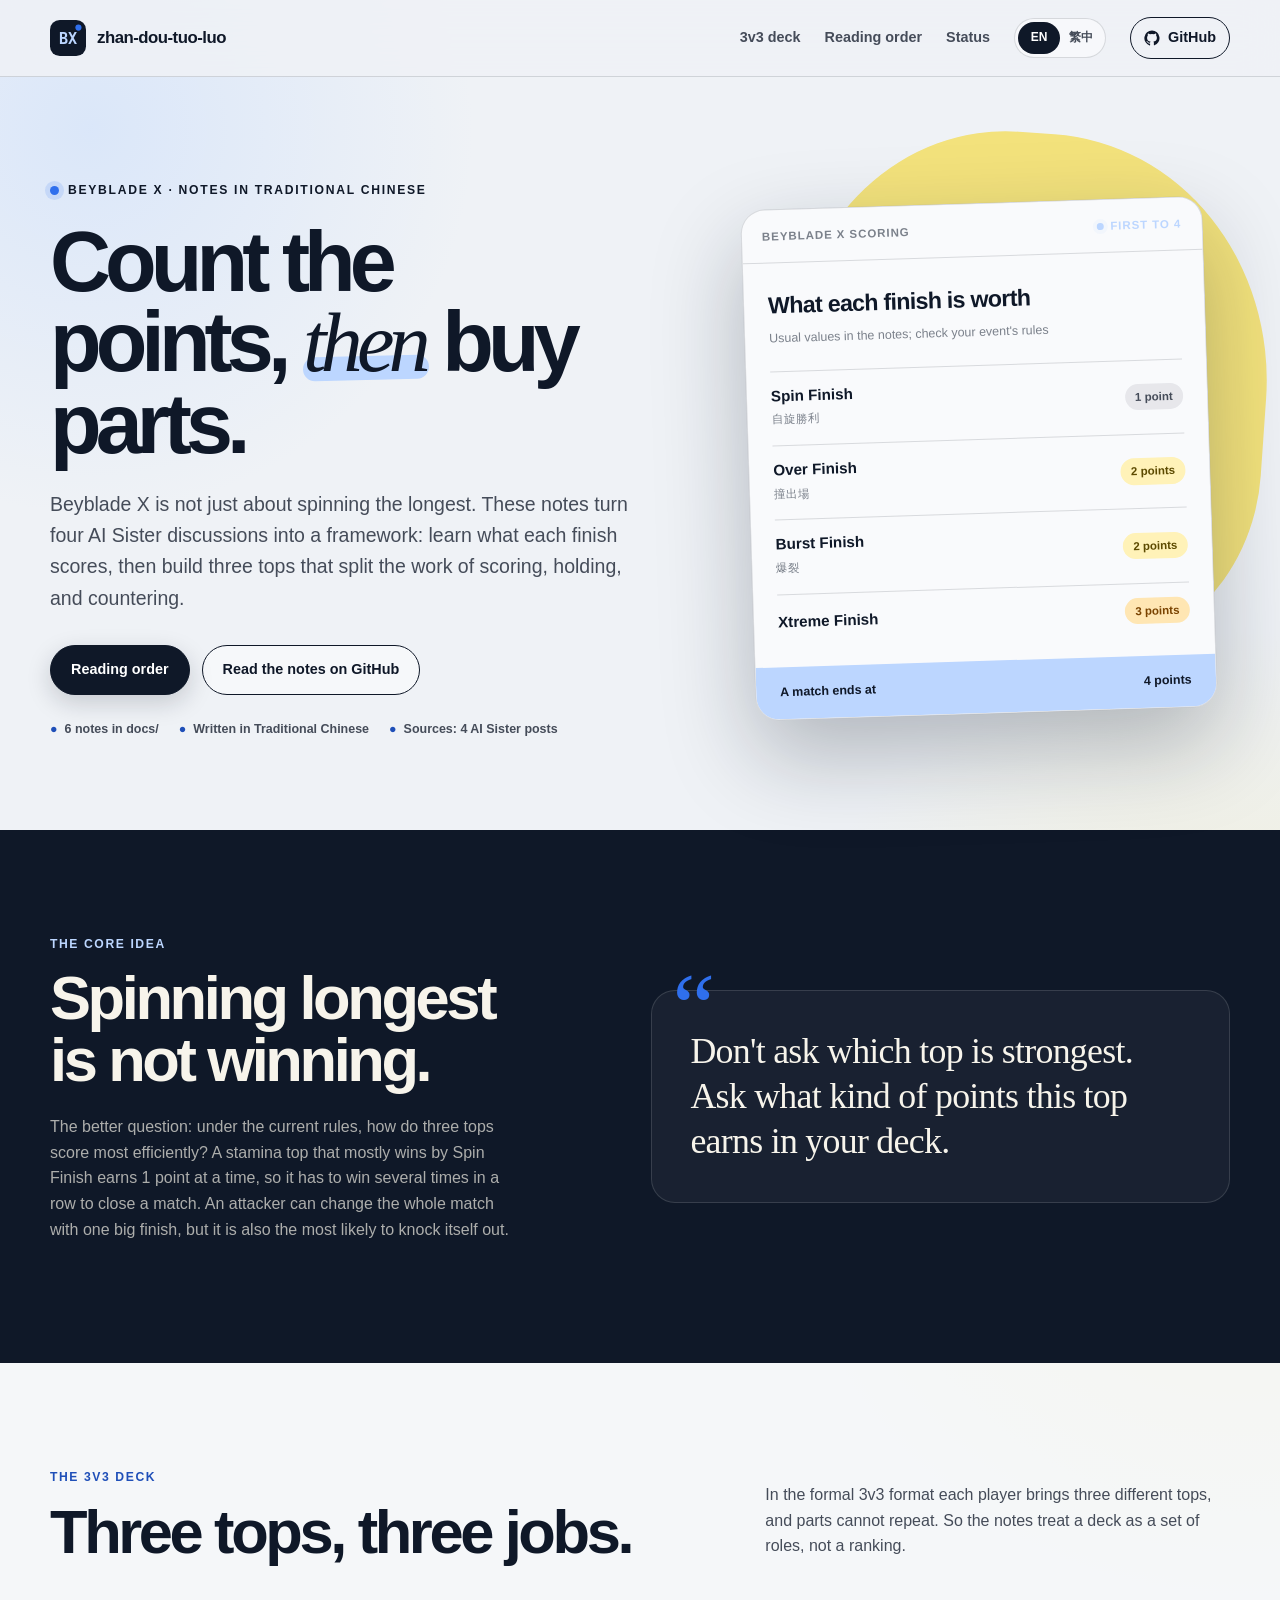
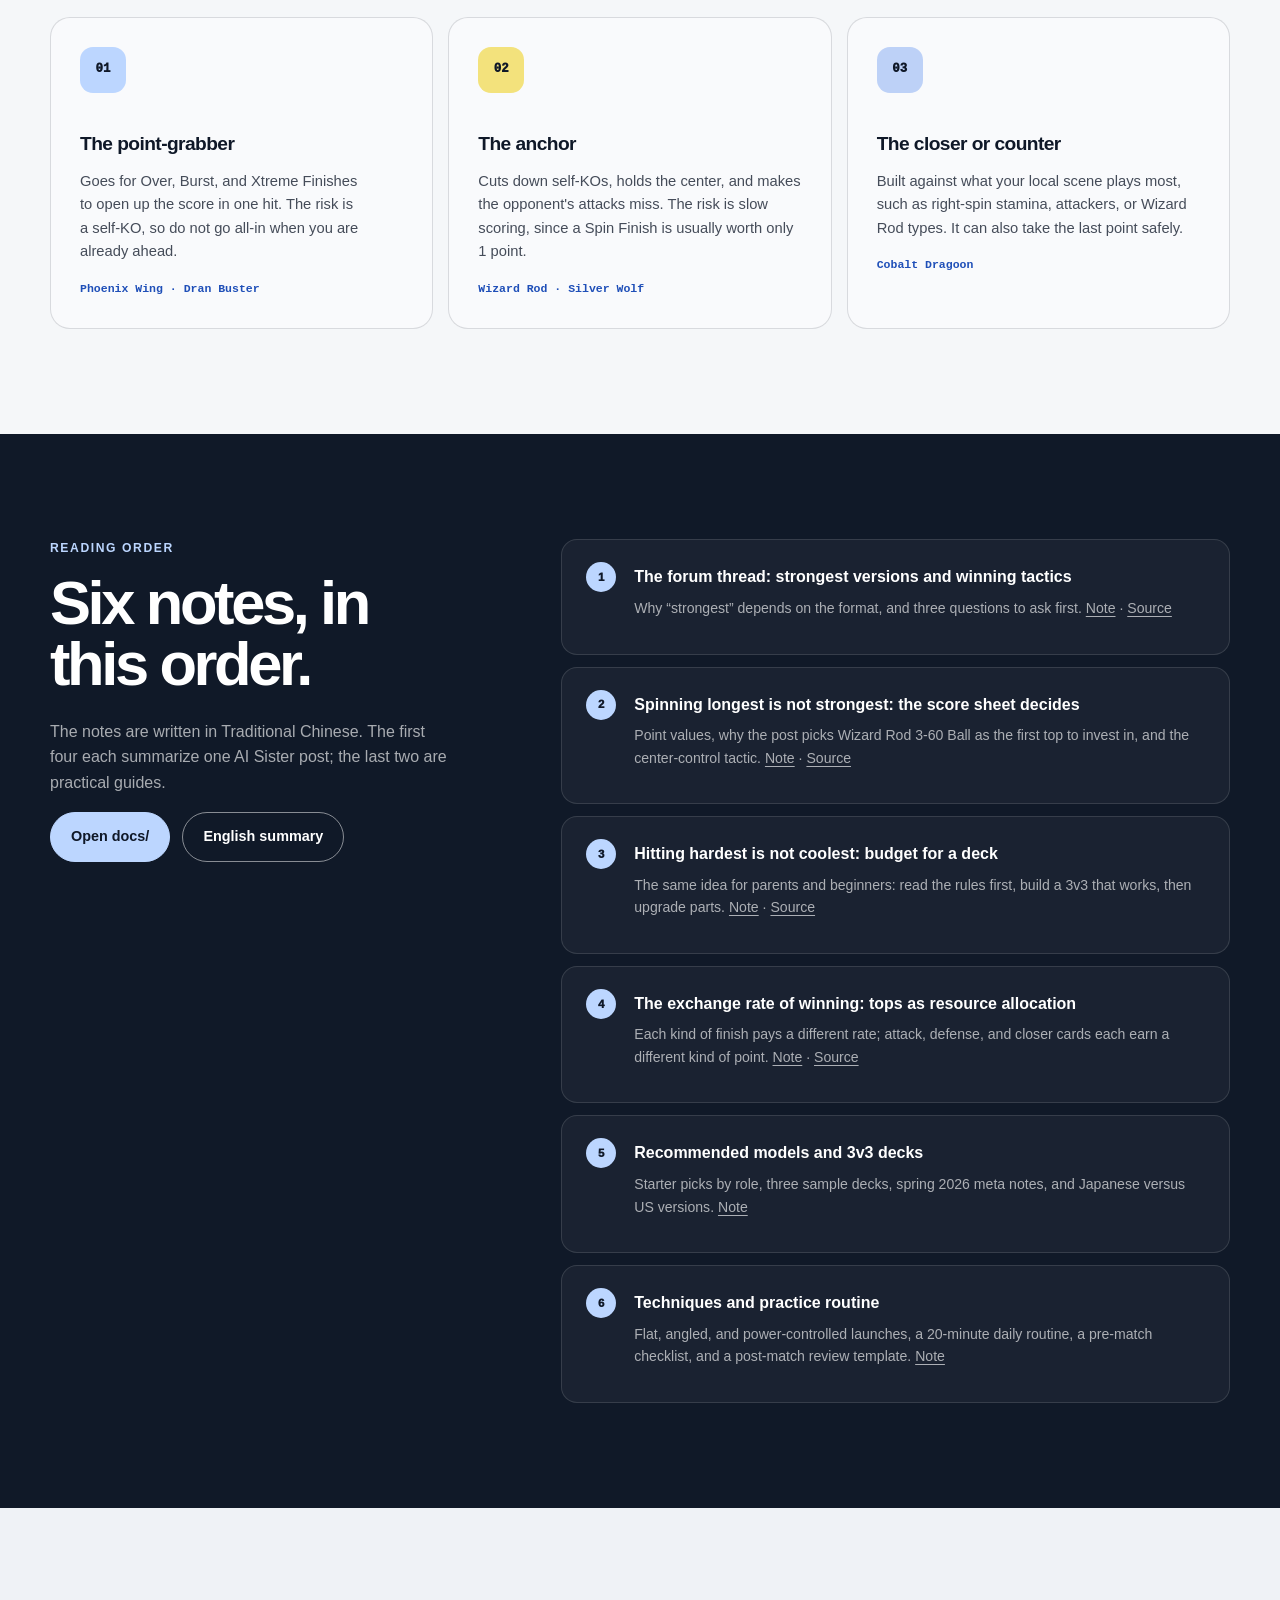
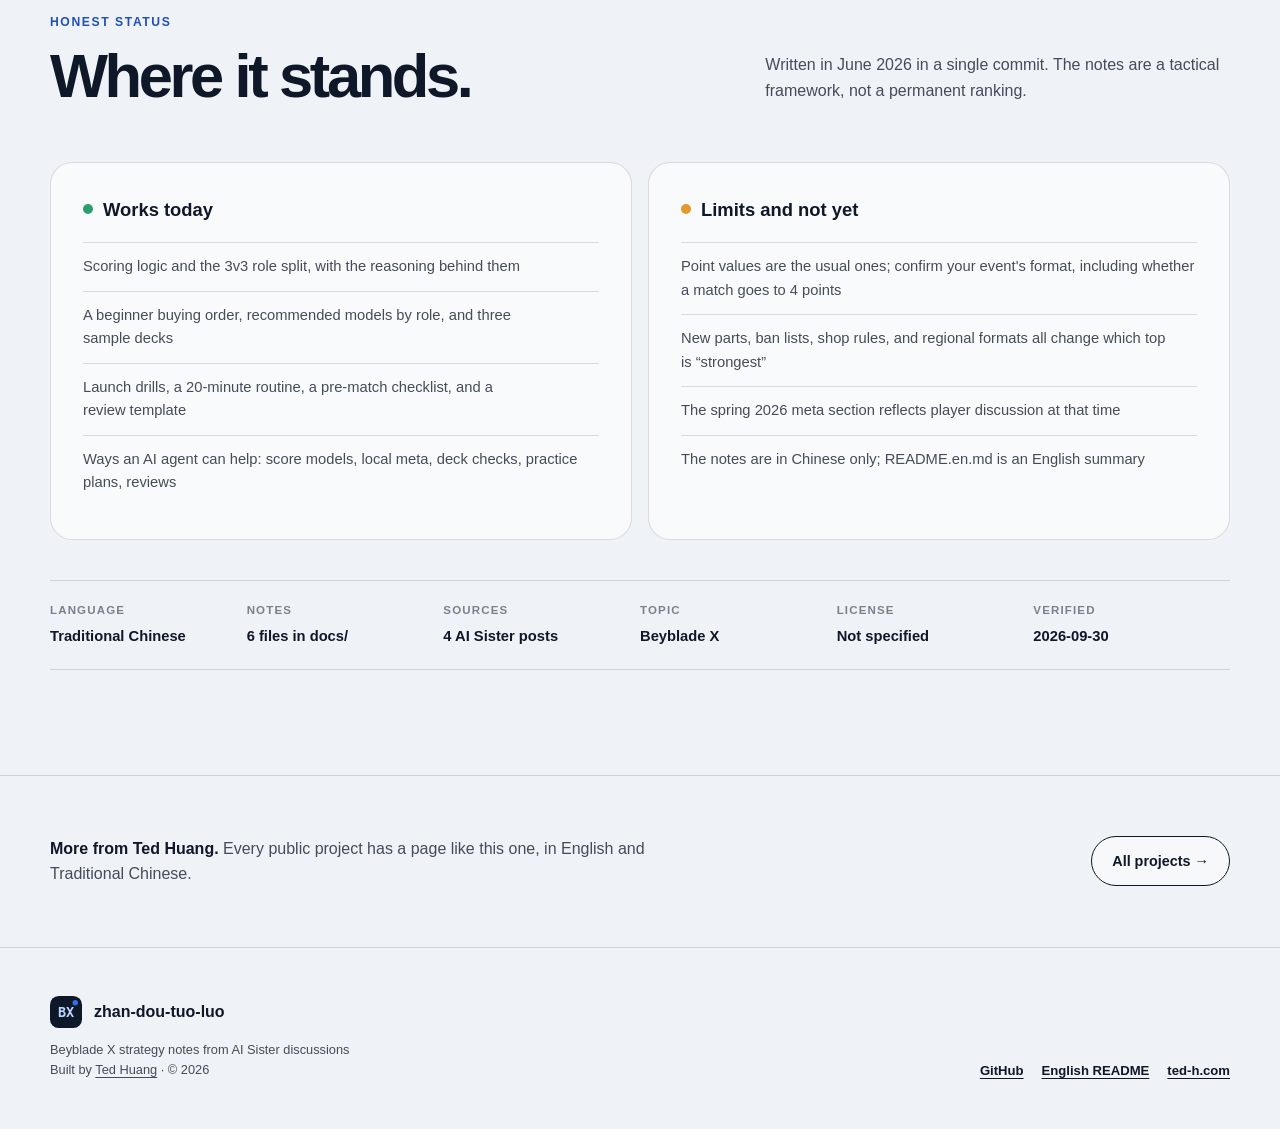
==== site/index.html @ c3ff5c46 "Re-render the project page with the current kit - site/index.html: the GitHub icon path no longer co" ====
<!doctype html>
<!-- Generated from site/page.json by the project-page kit (https://github.com/teddashh/teddashh.github.io/tree/main/kit). Edit page.json, then re-render. -->
<html lang="en" data-lang="en" data-title-en="zhan-dou-tuo-luo · Beyblade X strategy notes from AI Sister discussions" data-title-zh="zhan-dou-tuo-luo · AI 教你打陀螺：Beyblade X 戰術筆記" data-desc-en="Notes in Traditional Chinese on Beyblade X strategy, compiled from four AI Sister discussions: how scoring works, how to build a 3v3 deck, what to buy first, and how to practice." data-desc-zh="從 AI Sister 上四篇 Beyblade X（戰鬥陀螺）討論整理而成的中文筆記：怎麼計分、怎麼組 3v3 牌組、先買什麼、怎麼練。">
<head>
<meta charset="utf-8">
<meta name="viewport" content="width=device-width, initial-scale=1">
<meta http-equiv="Content-Security-Policy" content="default-src 'none'; style-src 'self'; script-src 'self'; img-src 'self' data:; connect-src 'none'; base-uri 'none'; form-action 'none'">
<meta name="theme-color" content="#0f1828">
<title>zhan-dou-tuo-luo · Beyblade X strategy notes from AI Sister discussions</title>
<meta name="description" content="Notes in Traditional Chinese on Beyblade X strategy, compiled from four AI Sister discussions: how scoring works, how to build a 3v3 deck, what to buy first, and how to practice.">
<link rel="canonical" href="https://teddashh.github.io/zhan-dou-tuo-luo/">
<link rel="alternate" hreflang="en" href="https://teddashh.github.io/zhan-dou-tuo-luo/">
<link rel="alternate" hreflang="zh-Hant" href="https://teddashh.github.io/zhan-dou-tuo-luo/?lang=zh-TW">
<link rel="alternate" hreflang="x-default" href="https://teddashh.github.io/zhan-dou-tuo-luo/">
<meta property="og:type" content="website">
<meta property="og:title" content="zhan-dou-tuo-luo · Beyblade X strategy notes from AI Sister discussions">
<meta property="og:description" content="Notes in Traditional Chinese on Beyblade X strategy, compiled from four AI Sister discussions: how scoring works, how to build a 3v3 deck, what to buy first, and how to practice.">
<meta property="og:url" content="https://teddashh.github.io/zhan-dou-tuo-luo/">
<meta name="twitter:card" content="summary">
<link rel="icon" href="favicon.svg" type="image/svg+xml">
<link rel="stylesheet" href="styles.css">
<script src="lang.js"></script>
<script src="app.js" defer></script>
<script type="application/ld+json">{"@context": "https://schema.org", "@type": "SoftwareSourceCode", "name": "zhan-dou-tuo-luo", "codeRepository": "https://github.com/teddashh/zhan-dou-tuo-luo", "description": "Notes in Traditional Chinese on Beyblade X strategy, compiled from four AI Sister discussions: how scoring works, how to build a 3v3 deck, what to buy first, and how to practice.", "author": {"@type": "Person", "name": "Ted Huang", "url": "https://www.ted-h.com"}, "url": "https://teddashh.github.io/zhan-dou-tuo-luo/"}</script>
</head>
<body>
<a class="skip-link" href="#main"><span class="lang-en">Skip to content</span><span class="lang-zh" lang="zh-Hant">跳到主要內容</span></a>
<header class="site-header"><div class="header-inner">
<a class="brand" href="#top"><img src="logo.svg" alt="" width="36" height="36"><span>zhan-dou-tuo-luo</span></a>
<button class="menu-button" type="button" aria-expanded="false" aria-controls="site-navigation"><span class="lang-en">Menu</span><span class="lang-zh" lang="zh-Hant">選單</span></button>
<nav class="site-nav" id="site-navigation" aria-label="Primary">
<a href="#features"><span class="lang-en">3v3 deck</span><span class="lang-zh" lang="zh-Hant">3v3 牌組</span></a><a href="#start"><span class="lang-en">Reading order</span><span class="lang-zh" lang="zh-Hant">閱讀順序</span></a><a href="#status"><span class="lang-en">Status</span><span class="lang-zh" lang="zh-Hant">目前狀態</span></a>
<div class="language-switch" role="group" aria-label="Language / 語言"><button type="button" data-language="en" aria-pressed="true">EN</button><button type="button" data-language="zh" aria-pressed="false">繁中</button></div>
<a class="github-link" href="https://github.com/teddashh/zhan-dou-tuo-luo"><svg viewBox="0 0 24 24" aria-hidden="true"><path fill="currentColor" d="M12 .7a11.5 11.5 0 0 0-3.64 22.4c.58.1.79-.25.79-.56v-2.24c-3.22.7-3.9-1.37-3.9-1.37-.52-1.34-1.28-1.7-1.28-1.7-1.05-.72.08-.7.08-.7 1.16.08 1.77 1.19 1.77 1.19 1.03 1.77 2.7 1.26 3.36 .96 .1-.75.4-1.26.73-1.55-2.57-.29-5.28-1.29-5.28-5.69 0-1.26.45-2.28 1.19-3.09-.12-.29-.52-1.46.11-3.05 0 0 .97-.31 3.16 1.18a10.96 10.96 0 0 1 5.76 0c2.2-1.49 3.16-1.18 3.16-1.18.63 1.59.23 2.76.11 3.05 .74 .81 1.19 1.83 1.19 3.09 0 4.42-2.72 5.39-5.3 5.68 .42 .36.79 1.07.79 2.16v3.21c0 .31.21 .67 .8.56A11.5 11.5 0 0 0 12 .7Z"/></svg><span>GitHub</span></a>
</nav>
</div></header>
<main id="main">
<section class="hero" id="top"><div class="hero-copy"><div class="eyebrow"><span class="lang-en">Beyblade X · Notes in Traditional Chinese</span><span class="lang-zh" lang="zh-Hant">Beyblade X · 中文戰術筆記</span></div><h1 class="lang-en">Count the points, <em>then</em> buy parts.</h1><h1 class="lang-zh" lang="zh-Hant">先算分，<em>再買</em>零件。</h1><p class="lang-en">Beyblade X is not just about spinning the longest. These notes turn four AI Sister discussions into a framework: learn what each finish scores, then build three tops that split the work of scoring, holding, and countering.</p><p class="lang-zh" lang="zh-Hant">Beyblade X 不是單純比誰轉最久。這份筆記把 AI Sister 上四篇討論整理成一套框架：先搞懂每種勝利拿幾分，再讓三顆陀螺分工搶分、穩守和反制。</p><div class="button-row"><a class="button button-primary" href="#start"><span class="lang-en">Reading order</span><span class="lang-zh" lang="zh-Hant">閱讀順序</span></a><a class="button button-secondary" href="https://github.com/teddashh/zhan-dou-tuo-luo/tree/main/docs"><span class="lang-en">Read the notes on GitHub</span><span class="lang-zh" lang="zh-Hant">在 GitHub 閱讀筆記</span></a></div><div class="hero-notes"><span class="lang-en">6 notes in docs/</span><span class="lang-zh" lang="zh-Hant">docs/ 內 6 篇筆記</span><span class="lang-en">Written in Traditional Chinese</span><span class="lang-zh" lang="zh-Hant">繁體中文</span><span class="lang-en">Sources: 4 AI Sister posts</span><span class="lang-zh" lang="zh-Hant">來源：4 篇 AI Sister 文章</span></div></div><div class="visual-wrap"><div class="panel is-light"><div class="panel-top"><span><span class="lang-en">Beyblade X scoring</span><span class="lang-zh" lang="zh-Hant">Beyblade X 計分</span></span><span class="live-dot"><span class="lang-en">First to 4</span><span class="lang-zh" lang="zh-Hant">先到 4 分</span></span></div><div class="panel-body"><div class="lang-en report-title">What each finish is worth</div><div class="lang-zh report-title" lang="zh-Hant">每種勝利拿幾分</div><div class="panel-meta"><span class="lang-en">Usual values in the notes; check your event&#x27;s rules</span><span class="lang-zh" lang="zh-Hant">筆記裡的一般計分，賽前仍要確認賽制</span></div><div class="report-row"><span><strong>Spin Finish</strong><small>自旋勝利</small></span><span class="pill pill-muted"><span class="lang-en">1 point</span><span class="lang-zh" lang="zh-Hant">1 分</span></span></div><div class="report-row"><span><strong>Over Finish</strong><small>撞出場</small></span><span class="pill pill-medium"><span class="lang-en">2 points</span><span class="lang-zh" lang="zh-Hant">2 分</span></span></div><div class="report-row"><span><strong>Burst Finish</strong><small>爆裂</small></span><span class="pill pill-medium"><span class="lang-en">2 points</span><span class="lang-zh" lang="zh-Hant">2 分</span></span></div><div class="report-row"><span><strong>Xtreme Finish</strong></span><span class="pill pill-high"><span class="lang-en">3 points</span><span class="lang-zh" lang="zh-Hant">3 分</span></span></div><div class="panel-footer"><span><span class="lang-en">A match ends at</span><span class="lang-zh" lang="zh-Hant">一場比賽</span></span><span><span class="lang-en">4 points</span><span class="lang-zh" lang="zh-Hant">先到 4 分就結束</span></span></div></div></div></div></section>
<section class="band"><div class="section problem-grid"><div><div class="section-kicker"><span class="lang-en">The core idea</span><span class="lang-zh" lang="zh-Hant">核心觀念</span></div><h2 class="lang-en">Spinning longest is not winning.</h2><h2 class="lang-zh" lang="zh-Hant">轉最久，不一定最強。</h2><p class="lang-en">The better question: under the current rules, how do three tops score most efficiently? A stamina top that mostly wins by Spin Finish earns 1 point at a time, so it has to win several times in a row to close a match. An attacker can change the whole match with one big finish, but it is also the most likely to knock itself out.</p><p class="lang-zh" lang="zh-Hant">更好的問法是：在現在的規則下，怎麼用三顆陀螺把分數拿得最有效率？持久型主要靠自旋勝利，一次只拿 1 分，要連續成功好幾次才收得掉一場；攻擊型抓到一次大機會就能改變整場，但也最容易自爆。</p></div><blockquote class="lang-en quote">Don&#x27;t ask which top is strongest. Ask what kind of points this top earns in your deck.</blockquote><blockquote class="lang-zh quote" lang="zh-Hant">不要問「哪顆最強」，<br>改問「這顆在我的牌組裡負責賺哪一種分數」。</blockquote></div></section>
<section class="tinted" id="features"><div class="section"><div class="section-heading "><div><div class="section-kicker"><span class="lang-en">The 3v3 deck</span><span class="lang-zh" lang="zh-Hant">3v3 牌組思路</span></div><h2 class="lang-en">Three tops, three jobs.</h2><h2 class="lang-zh" lang="zh-Hant">三顆陀螺，三種分工。</h2></div><p class="lang-en">In the formal 3v3 format each player brings three different tops, and parts cannot repeat. So the notes treat a deck as a set of roles, not a ranking.</p><p class="lang-zh" lang="zh-Hant">3v3 正式配置要帶三顆不同的陀螺，零件不可重複。所以筆記把牌組看成分工，而不是排行榜。</p></div><div class="card-grid"><article class="card"><div class="card-icon">01</div><h3 class="lang-en">The point-grabber</h3><h3 class="lang-zh" lang="zh-Hant">搶分手</h3><p class="lang-en">Goes for Over, Burst, and Xtreme Finishes to open up the score in one hit. The risk is a self-KO, so do not go all-in when you are already ahead.</p><p class="lang-zh" lang="zh-Hant">負責 Over Finish、Burst Finish、Xtreme Finish，一次把分差拉開。風險是自爆，比分領先時不要無腦梭哈。</p><span class="tag">Phoenix Wing · Dran Buster</span></article><article class="card"><div class="card-icon">02</div><h3 class="lang-en">The anchor</h3><h3 class="lang-zh" lang="zh-Hant">穩守手</h3><p class="lang-en">Cuts down self-KOs, holds the center, and makes the opponent&#x27;s attacks miss. The risk is slow scoring, since a Spin Finish is usually worth only 1 point.</p><p class="lang-zh" lang="zh-Hant">負責減少自爆、守中心、逼對手攻擊失誤。風險是拿分慢，因為自旋勝利通常只有 1 分。</p><span class="tag">Wizard Rod · Silver Wolf</span></article><article class="card"><div class="card-icon">03</div><h3 class="lang-en">The closer or counter</h3><h3 class="lang-zh" lang="zh-Hant">收尾 / 反制手</h3><p class="lang-en">Built against what your local scene plays most, such as right-spin stamina, attackers, or Wizard Rod types. It can also take the last point safely.</p><p class="lang-zh" lang="zh-Hant">針對當地常見牌組，例如專打右迴持久、抗攻擊，或處理 Wizard Rod 類型；也可以用來穩穩補最後 1 分。</p><span class="tag">Cobalt Dragoon</span></article></div></div></section>
<section class="dark-band" id="start"><div class="section qs-grid"><div><div class="section-kicker"><span class="lang-en">Reading order</span><span class="lang-zh" lang="zh-Hant">閱讀順序</span></div><h2 class="lang-en">Six notes, in this order.</h2><h2 class="lang-zh" lang="zh-Hant">六篇筆記，這樣讀。</h2><p class="lang-en">The notes are written in Traditional Chinese. The first four each summarize one AI Sister post; the last two are practical guides.</p><p class="lang-zh" lang="zh-Hant">前四篇各整理一篇 AI Sister 文章，後兩篇是實用指南。</p><div class="button-row"><a class="button button-primary" href="https://github.com/teddashh/zhan-dou-tuo-luo/tree/main/docs"><span class="lang-en">Open docs/</span><span class="lang-zh" lang="zh-Hant">打開 docs/</span></a><a class="button button-secondary" href="https://github.com/teddashh/zhan-dou-tuo-luo/blob/main/README.en.md"><span class="lang-en">English summary</span><span class="lang-zh" lang="zh-Hant">英文摘要</span></a></div></div><div class="steps"><article class="step"><h3 class="lang-en">The forum thread: strongest versions and winning tactics</h3><h3 class="lang-zh" lang="zh-Hant">論壇原題：戰鬥陀螺最強版本比較與勝率最高戰術分享</h3><p class="lang-en">Why “strongest” depends on the format, and three questions to ask first. <a href="https://github.com/teddashh/zhan-dou-tuo-luo/blob/main/docs/01-forum-248.md">Note</a> · <a href="https://ai-sister.com/en/forum/post/248">Source</a></p><p class="lang-zh" lang="zh-Hant">為什麼「最強」要放進賽制看，以及問之前先想的三件事。<a href="https://github.com/teddashh/zhan-dou-tuo-luo/blob/main/docs/01-forum-248.md">筆記</a> · <a href="https://ai-sister.com/zh-TW/forum/post/248">原文</a></p></article><article class="step"><h3 class="lang-en">Spinning longest is not strongest: the score sheet decides</h3><h3 class="lang-zh" lang="zh-Hant">轉最久的不一定最強：分數帳才是勝率核心</h3><p class="lang-en">Point values, why the post picks Wizard Rod 3-60 Ball as the first top to invest in, and the center-control tactic. <a href="https://github.com/teddashh/zhan-dou-tuo-luo/blob/main/docs/02-blog-602.md">Note</a> · <a href="https://ai-sister.com/en/blog/602">Source</a></p><p class="lang-zh" lang="zh-Hant">各種勝利的分數、原文為什麼偏向把 Wizard Rod 3-60 Ball 當第一顆主力，以及中心控盤戰術。<a href="https://github.com/teddashh/zhan-dou-tuo-luo/blob/main/docs/02-blog-602.md">筆記</a> · <a href="https://ai-sister.com/zh-TW/blog/602">原文</a></p></article><article class="step"><h3 class="lang-en">Hitting hardest is not coolest: budget for a deck</h3><h3 class="lang-zh" lang="zh-Hant">撞最兇不一定最帥：零用錢也要算牌組</h3><p class="lang-en">The same idea for parents and beginners: read the rules first, build a 3v3 that works, then upgrade parts. <a href="https://github.com/teddashh/zhan-dou-tuo-luo/blob/main/docs/03-blog-603.md">Note</a> · <a href="https://ai-sister.com/en/blog/603">Source</a></p><p class="lang-zh" lang="zh-Hant">用家長和新手的角度講同一件事：先讀規則、先組一套能用的 3v3，再慢慢升級零件。<a href="https://github.com/teddashh/zhan-dou-tuo-luo/blob/main/docs/03-blog-603.md">筆記</a> · <a href="https://ai-sister.com/zh-TW/blog/603">原文</a></p></article><article class="step"><h3 class="lang-en">The exchange rate of winning: tops as resource allocation</h3><h3 class="lang-zh" lang="zh-Hant">勝負的匯率：把陀螺當成資源配置</h3><p class="lang-en">Each kind of finish pays a different rate; attack, defense, and closer cards each earn a different kind of point. <a href="https://github.com/teddashh/zhan-dou-tuo-luo/blob/main/docs/04-blog-604.md">Note</a> · <a href="https://ai-sister.com/en/blog/604">Source</a></p><p class="lang-zh" lang="zh-Hant">不同勝利方式有不同報酬，攻擊牌、防守牌、收尾牌各自負責賺不同的分數。<a href="https://github.com/teddashh/zhan-dou-tuo-luo/blob/main/docs/04-blog-604.md">筆記</a> · <a href="https://ai-sister.com/zh-TW/blog/604">原文</a></p></article><article class="step"><h3 class="lang-en">Recommended models and 3v3 decks</h3><h3 class="lang-zh" lang="zh-Hant">推薦型號與 3v3 牌組配置</h3><p class="lang-en">Starter picks by role, three sample decks, spring 2026 meta notes, and Japanese versus US versions. <a href="https://github.com/teddashh/zhan-dou-tuo-luo/blob/main/docs/recommended-models.md">Note</a></p><p class="lang-zh" lang="zh-Hant">依角色推薦的新手型號、三套牌組範例、2026 春季 meta 觀察，以及日版與美版的差別。<a href="https://github.com/teddashh/zhan-dou-tuo-luo/blob/main/docs/recommended-models.md">筆記</a></p></article><article class="step"><h3 class="lang-en">Techniques and practice routine</h3><h3 class="lang-zh" lang="zh-Hant">實戰技巧與訓練菜單</h3><p class="lang-en">Flat, angled, and power-controlled launches, a 20-minute daily routine, a pre-match checklist, and a post-match review template. <a href="https://github.com/teddashh/zhan-dou-tuo-luo/blob/main/docs/techniques.md">Note</a></p><p class="lang-zh" lang="zh-Hant">平射、斜射、弱射控力，20 分鐘日常訓練、賽前檢查表與賽後復盤模板。<a href="https://github.com/teddashh/zhan-dou-tuo-luo/blob/main/docs/techniques.md">筆記</a></p></article></div></div></section>
<section class="section" id="status"><div class="section-heading "><div><div class="section-kicker"><span class="lang-en">Honest status</span><span class="lang-zh" lang="zh-Hant">誠實的現況</span></div><h2 class="lang-en">Where it stands.</h2><h2 class="lang-zh" lang="zh-Hant">目前的樣子。</h2></div><p class="lang-en">Written in June 2026 in a single commit. The notes are a tactical framework, not a permanent ranking.</p><p class="lang-zh" lang="zh-Hant">2026 年 6 月一次寫完。這份筆記適合當作戰術框架，不是永久排行榜。</p></div><div class="status-grid"><div class="status-col"><h3 class="lang-en">Works today</h3><h3 class="lang-zh" lang="zh-Hant">目前可用</h3><ul><li class="lang-en">Scoring logic and the 3v3 role split, with the reasoning behind them</li><li class="lang-zh" lang="zh-Hant">計分邏輯與 3v3 分工，以及背後的理由</li><li class="lang-en">A beginner buying order, recommended models by role, and three sample decks</li><li class="lang-zh" lang="zh-Hant">新手購買順序、依角色推薦的型號，以及三套牌組範例</li><li class="lang-en">Launch drills, a 20-minute routine, a pre-match checklist, and a review template</li><li class="lang-zh" lang="zh-Hant">發射練習、20 分鐘訓練菜單、賽前檢查表與復盤模板</li><li class="lang-en">Ways an AI agent can help: score models, local meta, deck checks, practice plans, reviews</li><li class="lang-zh" lang="zh-Hant">AI Agent 可以幫的忙：分數模型、當地 meta、牌組假設、訓練菜單、賽後復盤</li></ul></div><div class="status-col is-limits"><h3 class="lang-en">Limits and not yet</h3><h3 class="lang-zh" lang="zh-Hant">限制與尚未完成</h3><ul><li class="lang-en">Point values are the usual ones; confirm your event&#x27;s format, including whether a match goes to 4 points</li><li class="lang-zh" lang="zh-Hant">分數是一般情況，賽前要確認賽制，包括是不是先到 4 分</li><li class="lang-en">New parts, ban lists, shop rules, and regional formats all change which top is “strongest”</li><li class="lang-zh" lang="zh-Hant">新零件、官方禁用表、店家規則、地區賽制，都會影響「最強」的答案</li><li class="lang-en">The spring 2026 meta section reflects player discussion at that time</li><li class="lang-zh" lang="zh-Hant">2026 春季 meta 觀察反映的是當時的玩家討論</li><li class="lang-en">The notes are in Chinese only; README.en.md is an English summary</li><li class="lang-zh" lang="zh-Hant">筆記只有中文版，README.en.md 是英文摘要</li></ul></div></div><dl class="facts"><div class="fact"><dt><span class="lang-en">Language</span><span class="lang-zh" lang="zh-Hant">語言</span></dt><dd><span class="lang-en">Traditional Chinese</span><span class="lang-zh" lang="zh-Hant">繁體中文</span></dd></div><div class="fact"><dt><span class="lang-en">Notes</span><span class="lang-zh" lang="zh-Hant">筆記</span></dt><dd><span class="lang-en">6 files in docs/</span><span class="lang-zh" lang="zh-Hant">docs/ 內 6 篇</span></dd></div><div class="fact"><dt><span class="lang-en">Sources</span><span class="lang-zh" lang="zh-Hant">來源</span></dt><dd><span class="lang-en">4 AI Sister posts</span><span class="lang-zh" lang="zh-Hant">4 篇 AI Sister 文章</span></dd></div><div class="fact"><dt><span class="lang-en">Topic</span><span class="lang-zh" lang="zh-Hant">主題</span></dt><dd><span>Beyblade X</span></dd></div><div class="fact"><dt><span class="lang-en">License</span><span class="lang-zh" lang="zh-Hant">授權</span></dt><dd><span class="lang-en">Not specified</span><span class="lang-zh" lang="zh-Hant">未指定</span></dd></div><div class="fact"><dt><span class="lang-en">Verified</span><span class="lang-zh" lang="zh-Hant">查核日期</span></dt><dd><span>2026-09-30</span></dd></div></dl></section>
<section class="more"><div class="more-inner"><p class="lang-en"><strong>More from Ted Huang.</strong> Every public project has a page like this one, in English and Traditional Chinese.</p><p class="lang-zh" lang="zh-Hant"><strong>Ted Huang 的其他作品。</strong>每個公開專案都有一頁像這樣的中英雙語介紹。</p><a class="button button-secondary" href="https://teddashh.github.io/"><span class="lang-en">All projects →</span><span class="lang-zh" lang="zh-Hant">全部專案 →</span></a></div></section>
</main>
<footer class="site-footer"><div class="footer-inner">
<div><div class="footer-brand"><img src="logo.svg" alt="" width="32" height="32"><span>zhan-dou-tuo-luo</span></div>
<p class="lang-en">Beyblade X strategy notes from AI Sister discussions</p><p class="lang-zh" lang="zh-Hant">AI 教你打陀螺：Beyblade X 戰術筆記</p>
<p><span class="lang-en">Built by</span><span class="lang-zh" lang="zh-Hant">作者</span> <a href="https://github.com/teddashh">Ted Huang</a> · © <span data-year>2026</span></p></div>
<div class="footer-links"><a href="https://github.com/teddashh/zhan-dou-tuo-luo">GitHub</a><a href="https://github.com/teddashh/zhan-dou-tuo-luo/blob/main/README.en.md"><span class="lang-en">English README</span><span class="lang-zh" lang="zh-Hant">英文 README</span></a><a href="https://www.ted-h.com">ted-h.com</a></div>
</div></footer>
</body>
</html>
---- site/styles.css ----
:root {
  --ink: #0f1828;
  --paper: #eff2f6;
  --accent: #bcd6ff;
  --accent-2: #f3e27c;
  --signal: #2f6fed;
  --kicker: #1f4fb8;
}

/* Shared project-page system for github.com/teddashh repositories.
   Per-project colors are injected as :root variables above this file's rules. */

:root {
  --ink-soft: color-mix(in srgb, var(--ink) 76%, var(--paper));
  --ink-faint: color-mix(in srgb, var(--ink) 52%, var(--paper));
  --paper-strong: color-mix(in srgb, var(--paper) 35%, #ffffff);
  --line: color-mix(in srgb, var(--ink) 14%, transparent);
  --shadow: 0 24px 80px color-mix(in srgb, var(--ink) 12%, transparent);
  --mono: ui-monospace, SFMono-Regular, Menlo, Consolas, "Liberation Mono", monospace;
  --serif: Georgia, "Times New Roman", "Noto Serif TC", "Songti TC", serif;
  --max: 1180px;
}

* { box-sizing: border-box; }

html {
  scroll-behavior: smooth;
  scroll-padding-top: 92px;
}

html[data-lang="en"] .lang-zh,
html[data-lang="zh"] .lang-en {
  display: none !important;
}

body {
  margin: 0;
  color: var(--ink);
  background:
    radial-gradient(circle at 7% 3%, color-mix(in srgb, var(--accent) 40%, transparent), transparent 24rem),
    radial-gradient(circle at 97% 26%, color-mix(in srgb, var(--accent-2) 30%, transparent), transparent 31rem),
    var(--paper);
  font-family: Inter, ui-sans-serif, -apple-system, BlinkMacSystemFont, "Segoe UI", "PingFang TC", "Noto Sans TC", "Microsoft JhengHei", sans-serif;
  line-height: 1.6;
  -webkit-font-smoothing: antialiased;
}

html[data-lang="zh"] body { line-height: 1.75; }

/* Keep Chinese headings and quotes from splitting a word across lines: break at
   spaces, punctuation, and the word boundaries app.js marks, balance the
   lines, and only fall back to any point if a single word cannot fit. */
html[data-lang="zh"] h1,
html[data-lang="zh"] h2,
html[data-lang="zh"] .quote {
  word-break: keep-all;
  overflow-wrap: anywhere;
  text-wrap: balance;
}

/* Keep a lone character or word off the last line of body copy. */
p, li { text-wrap: pretty; }

a {
  color: inherit;
  text-decoration-thickness: 1px;
  text-underline-offset: 0.2em;
}

button, a { -webkit-tap-highlight-color: transparent; }

button:focus-visible,
a:focus-visible {
  outline: 3px solid var(--signal);
  outline-offset: 4px;
}

code {
  font-family: var(--mono);
  font-size: 0.9em;
}

.skip-link {
  position: fixed;
  z-index: 100;
  top: 12px;
  left: 12px;
  transform: translateY(-150%);
  padding: 10px 14px;
  border-radius: 8px;
  background: var(--ink);
  color: #fff;
}

.skip-link:focus { transform: none; }

/* ---------- header ---------- */

.site-header {
  position: sticky;
  z-index: 20;
  top: 0;
  border-bottom: 1px solid var(--line);
  background: color-mix(in srgb, var(--paper) 86%, transparent);
  backdrop-filter: blur(18px);
  -webkit-backdrop-filter: blur(18px);
}

.header-inner {
  width: min(calc(100% - 40px), var(--max));
  height: 76px;
  margin: 0 auto;
  display: flex;
  align-items: center;
  gap: 28px;
}

.brand {
  display: inline-flex;
  align-items: center;
  gap: 11px;
  font-size: 1.05rem;
  font-weight: 800;
  letter-spacing: -0.03em;
  text-decoration: none;
  white-space: nowrap;
}

.brand img {
  width: 36px;
  height: 36px;
}

.site-nav {
  display: flex;
  align-items: center;
  gap: 24px;
  margin-left: auto;
}

.site-nav a {
  color: var(--ink-soft);
  font-size: 0.9rem;
  font-weight: 700;
  text-decoration: none;
}

.site-nav a:hover { color: var(--ink); }

.language-switch {
  display: flex;
  padding: 3px;
  border: 1px solid var(--line);
  border-radius: 999px;
  background: color-mix(in srgb, #ffffff 48%, transparent);
}

.language-switch button {
  min-width: 42px;
  border: 0;
  border-radius: 999px;
  padding: 6px 9px;
  color: var(--ink-soft);
  background: transparent;
  cursor: pointer;
  font: inherit;
  font-size: 0.75rem;
  font-weight: 800;
}

.language-switch button[aria-pressed="true"] {
  color: #fff;
  background: var(--ink);
}

.github-link {
  display: inline-flex;
  align-items: center;
  gap: 8px;
  padding: 8px 13px;
  border: 1px solid var(--ink);
  border-radius: 999px;
}

.site-nav .github-link { color: var(--ink); }

.github-link svg { width: 16px; height: 16px; }

.menu-button {
  display: none;
  margin-left: auto;
  border: 1px solid var(--line);
  border-radius: 999px;
  padding: 8px 12px;
  background: var(--paper-strong);
  color: var(--ink);
  font: inherit;
  font-size: 0.82rem;
  font-weight: 800;
}

main { overflow: hidden; }

.hero,
.section,
.footer-inner {
  width: min(calc(100% - 40px), var(--max));
  margin-inline: auto;
}

/* ---------- hero ---------- */

.hero {
  min-height: 680px;
  padding: 100px 0 90px;
  display: grid;
  grid-template-columns: minmax(0, 1.08fr) minmax(360px, 0.92fr);
  align-items: center;
  gap: clamp(48px, 7vw, 96px);
}

.eyebrow {
  display: inline-flex;
  align-items: center;
  gap: 9px;
  margin: 0 0 22px;
  font-size: 0.76rem;
  font-weight: 900;
  letter-spacing: 0.14em;
  text-transform: uppercase;
}

.eyebrow::before {
  flex: none;
  width: 9px;
  height: 9px;
  border-radius: 50%;
  background: var(--signal);
  box-shadow: 0 0 0 5px color-mix(in srgb, var(--signal) 14%, transparent);
  content: "";
}

h1, h2, h3, p { margin-top: 0; }

h1 {
  max-width: 760px;
  margin-bottom: 25px;
  font-size: clamp(3.1rem, 6.6vw, 6.3rem);
  line-height: 0.95;
  letter-spacing: -0.07em;
}

.hero-copy h1.lang-zh {
  font-size: clamp(2.6rem, 4.7vw, 4.5rem);
  line-height: 1.08;
  letter-spacing: -0.04em;
}

h1 em {
  position: relative;
  z-index: 0;
  display: inline-block;
  font-family: var(--serif);
  font-weight: 400;
}

h1.lang-zh em { font-weight: 700; font-style: normal; }

h1 em::after {
  position: absolute;
  z-index: -1;
  right: -0.05em;
  bottom: 0.05em;
  left: 0;
  height: 0.28em;
  border-radius: 999px;
  background: var(--accent);
  content: "";
  transform: rotate(-1.5deg);
}

.hero-copy > p {
  max-width: 630px;
  margin-bottom: 31px;
  color: var(--ink-soft);
  font-size: clamp(1.05rem, 1.8vw, 1.22rem);
}

.button-row {
  display: flex;
  flex-wrap: wrap;
  gap: 12px;
}

.button {
  display: inline-flex;
  min-height: 50px;
  align-items: center;
  justify-content: center;
  gap: 9px;
  border: 1px solid var(--ink);
  border-radius: 999px;
  padding: 12px 20px;
  font-size: 0.9rem;
  font-weight: 850;
  text-decoration: none;
  transition: transform 160ms ease, box-shadow 160ms ease;
}

.button:hover { transform: translateY(-2px); }

.button-primary {
  color: #fff;
  background: var(--ink);
  box-shadow: 0 8px 24px color-mix(in srgb, var(--ink) 18%, transparent);
}

.button-secondary { background: color-mix(in srgb, #ffffff 40%, transparent); }

.hero-notes {
  display: flex;
  flex-wrap: wrap;
  gap: 9px 20px;
  margin-top: 25px;
  color: var(--ink-soft);
  font-size: 0.78rem;
  font-weight: 750;
}

.hero-notes > span::before {
  margin-right: 7px;
  color: var(--kicker);
  content: "●";
}

/* ---------- hero visuals ---------- */

.visual-wrap {
  position: relative;
  padding: 20px;
}

.visual-wrap::before {
  position: absolute;
  inset: -9% -7% 15% 12%;
  border-radius: 48% 52% 40% 60%;
  background: var(--accent-2);
  content: "";
  transform: rotate(4deg);
}

.visual-wrap.is-image::before { inset: 4% -6% -6% 10%; }

.panel {
  position: relative;
  overflow: hidden;
  border: 1px solid color-mix(in srgb, #ffffff 9%, transparent);
  border-radius: 24px;
  color: #eef3f0;
  background: var(--ink);
  box-shadow: 0 36px 90px color-mix(in srgb, var(--ink) 28%, transparent);
  transform: rotate(-1.8deg);
}

.panel-top {
  display: flex;
  align-items: center;
  justify-content: space-between;
  gap: 16px;
  padding: 17px 20px;
  border-bottom: 1px solid color-mix(in srgb, #ffffff 10%, transparent);
  color: color-mix(in srgb, #eef3f0 72%, transparent);
  font-size: 0.72rem;
  font-weight: 800;
  letter-spacing: 0.08em;
  text-transform: uppercase;
}

.live-dot {
  display: inline-flex;
  align-items: center;
  gap: 7px;
  color: var(--accent);
  white-space: nowrap;
}

.live-dot::before {
  width: 7px;
  height: 7px;
  border-radius: 50%;
  background: currentColor;
  box-shadow: 0 0 0 4px color-mix(in srgb, var(--accent) 12%, transparent);
  content: "";
}

.panel-body { padding: 24px; }

.panel-name {
  margin-bottom: 4px;
  font-family: var(--mono);
  font-size: 1.22rem;
  font-weight: 800;
  overflow-wrap: anywhere;
}

.panel-meta {
  margin-bottom: 22px;
  color: color-mix(in srgb, #eef3f0 55%, transparent);
  font-size: 0.78rem;
}

.check-list {
  position: relative;
  display: grid;
  gap: 3px;
}

.check-list::before {
  position: absolute;
  top: 17px;
  bottom: 17px;
  left: 12px;
  width: 1px;
  background: color-mix(in srgb, #ffffff 15%, transparent);
  content: "";
}

.check-row {
  position: relative;
  display: grid;
  grid-template-columns: 25px 1fr auto;
  align-items: center;
  gap: 12px;
  min-height: 52px;
  font-size: 0.82rem;
}

.check-mark {
  z-index: 1;
  display: grid;
  width: 25px;
  height: 25px;
  place-items: center;
  border: 3px solid var(--ink);
  border-radius: 50%;
  color: var(--ink);
  background: var(--accent);
  font-size: 0.66rem;
  font-weight: 950;
}

.check-mark.is-wait { background: color-mix(in srgb, #ffffff 22%, transparent); color: #eef3f0; }
.check-mark.is-warn { background: #ffc46b; }
.check-mark.is-fail { background: #ff8a7a; }

.check-row strong { display: block; }

.check-row small,
.check-side {
  display: block;
  color: color-mix(in srgb, #eef3f0 52%, transparent);
  font-family: var(--mono);
  font-size: 0.72rem;
  overflow-wrap: anywhere;
}

.panel-footer {
  display: flex;
  justify-content: space-between;
  gap: 16px;
  margin: 24px -24px -24px;
  padding: 16px 24px;
  color: var(--ink);
  background: var(--accent);
  font-size: 0.78rem;
  font-weight: 900;
}

/* terminal */
.term {
  margin: 0;
  padding: 22px 24px 26px;
  font-family: var(--mono);
  font-size: 0.8rem;
  line-height: 1.75;
  white-space: pre-wrap;
  overflow-wrap: anywhere;
}

.term .t-cmd { color: #ffffff; }
.term .t-cmd::before { color: var(--accent); content: "$ "; }
.term .t-out { color: color-mix(in srgb, #eef3f0 70%, transparent); }
.term .t-dim { color: color-mix(in srgb, #eef3f0 42%, transparent); }
.term .t-ok { color: var(--accent); }
.term .t-warn { color: #ffc46b; }
.term .t-err { color: #ff8a7a; }
.term span { display: block; }

.dots { display: inline-flex; gap: 6px; }
.dots i {
  width: 10px;
  height: 10px;
  border-radius: 50%;
  background: color-mix(in srgb, #ffffff 22%, transparent);
}

/* report (light card) */
.panel.is-light {
  color: var(--ink);
  background: var(--paper-strong);
  border-color: var(--line);
}

.panel.is-light .panel-top {
  color: var(--ink-faint);
  border-bottom-color: var(--line);
}

.panel.is-light .panel-meta { color: var(--ink-faint); }

.report-title {
  margin-bottom: 4px;
  font-size: 1.45rem;
  font-weight: 850;
  letter-spacing: -0.03em;
}

.report-row {
  display: grid;
  grid-template-columns: 1fr auto;
  align-items: center;
  gap: 14px;
  padding: 14px 0;
  border-top: 1px solid var(--line);
}

.report-row strong { display: block; font-size: 0.95rem; line-height: 1.3; }
.report-row small { color: var(--ink-faint); font-family: var(--mono); font-size: 0.72rem; }

.pill {
  display: inline-block;
  padding: 4px 10px;
  border-radius: 999px;
  font-size: 0.72rem;
  font-weight: 850;
  white-space: nowrap;
}

.pill-critical { color: #8a1c12; background: #ffd8d2; }
.pill-high { color: #7a4300; background: #ffe6b3; }
.pill-medium { color: #5c4a00; background: #fff2b8; }
.pill-ok { color: #135a3d; background: #c9f0dc; }
.pill-info { color: #1d3f7a; background: #d6e4ff; }
.pill-muted { color: var(--ink-soft); background: color-mix(in srgb, var(--ink) 8%, transparent); }

.panel.is-light .panel-footer {
  margin-top: 18px;
}

/* chat */
.chat {
  display: grid;
  gap: 12px;
  padding: 22px;
}

.bubble {
  max-width: 88%;
  padding: 12px 15px;
  border-radius: 16px;
  font-size: 0.85rem;
  line-height: 1.5;
}

.bubble small {
  display: block;
  margin-bottom: 4px;
  font-size: 0.68rem;
  font-weight: 850;
  letter-spacing: 0.06em;
  text-transform: uppercase;
  opacity: 0.7;
}

.bubble-user {
  justify-self: end;
  color: var(--ink);
  background: var(--accent);
  border-bottom-right-radius: 5px;
}

.bubble-ai {
  justify-self: start;
  color: #eef3f0;
  background: color-mix(in srgb, #ffffff 8%, transparent);
  border: 1px solid color-mix(in srgb, #ffffff 12%, transparent);
  border-bottom-left-radius: 5px;
}

.bubble-system {
  justify-self: center;
  max-width: 100%;
  color: color-mix(in srgb, #eef3f0 60%, transparent);
  background: transparent;
  font-family: var(--mono);
  font-size: 0.72rem;
  text-align: center;
}

.bubble .cite {
  display: inline-block;
  margin-top: 8px;
  padding: 3px 8px;
  border-radius: 999px;
  background: color-mix(in srgb, #ffffff 10%, transparent);
  font-family: var(--mono);
  font-size: 0.68rem;
}

/* stack */
.stack {
  display: grid;
  gap: 10px;
  padding: 20px;
}

.stack-card {
  display: grid;
  grid-template-columns: 42px 1fr auto;
  align-items: center;
  gap: 13px;
  padding: 13px;
  border: 1px solid color-mix(in srgb, #ffffff 12%, transparent);
  border-radius: 14px;
  background: color-mix(in srgb, #ffffff 5%, transparent);
}

.stack-icon {
  display: grid;
  width: 42px;
  height: 42px;
  place-items: center;
  border-radius: 11px;
  color: var(--ink);
  background: var(--accent);
  font-family: var(--mono);
  font-weight: 900;
}

.stack-card strong, .stack-card small { display: block; }
.stack-card small { color: color-mix(in srgb, #eef3f0 55%, transparent); font-family: var(--mono); font-size: 0.72rem; }

.stack-status {
  padding: 5px 8px;
  border-radius: 999px;
  color: var(--ink);
  background: color-mix(in srgb, var(--accent) 85%, #ffffff);
  font-size: 0.66rem;
  font-weight: 900;
  text-transform: uppercase;
  white-space: nowrap;
}

/* framed screenshot */
.shot {
  position: relative;
  margin: 0;
  overflow: hidden;
  border: 1px solid var(--line);
  border-radius: 18px;
  background: var(--paper-strong);
  box-shadow: 0 36px 90px color-mix(in srgb, var(--ink) 22%, transparent);
}

.visual-wrap .shot { transform: rotate(-1.4deg); }

.shot img {
  display: block;
  width: 100%;
  height: auto;
}

.shot figcaption {
  padding: 12px 16px;
  border-top: 1px solid var(--line);
  color: var(--ink-soft);
  font-size: 0.8rem;
}

/* ---------- stats ---------- */

.stats {
  width: min(calc(100% - 40px), var(--max));
  margin: -30px auto 0;
  display: grid;
  grid-template-columns: repeat(4, minmax(0, 1fr));
  border-top: 1px solid var(--line);
  border-bottom: 1px solid var(--line);
}

.stats.n2 { grid-template-columns: repeat(2, minmax(0, 1fr)); }
.stats.n3 { grid-template-columns: repeat(3, minmax(0, 1fr)); }

.stat {
  padding: 26px 24px 28px 0;
}

.stat + .stat {
  padding-left: 24px;
  border-left: 1px solid var(--line);
}

.stat-value {
  display: block;
  margin-bottom: 6px;
  font-family: var(--serif);
  font-size: clamp(2.2rem, 4vw, 3.2rem);
  line-height: 1;
  letter-spacing: -0.03em;
}

.stat-label {
  color: var(--ink-soft);
  font-size: 0.86rem;
  font-weight: 700;
}

/* ---------- sections ---------- */

.section { padding: 105px 0; }

.section-kicker {
  margin-bottom: 13px;
  color: var(--kicker);
  font-size: 0.76rem;
  font-weight: 900;
  letter-spacing: 0.13em;
  text-transform: uppercase;
}

.section-heading {
  display: grid;
  grid-template-columns: 1fr 0.72fr;
  gap: 70px;
  align-items: end;
  margin-bottom: 55px;
}

h2 {
  margin-bottom: 0;
  font-size: clamp(2.3rem, 4.8vw, 4.5rem);
  line-height: 1;
  letter-spacing: -0.055em;
}

h2.lang-zh {
  font-size: clamp(2.1rem, 4.2vw, 3.8rem);
  line-height: 1.12;
  letter-spacing: -0.03em;
}

.section-heading p {
  margin-bottom: 3px;
  color: var(--ink-soft);
  font-size: 1rem;
}

/* dark problem band */
.band {
  width: 100%;
  color: #f7f4eb;
  background: var(--ink);
}

.band .section-kicker { color: var(--accent); }

.problem-grid {
  display: grid;
  grid-template-columns: 0.9fr 1.1fr;
  gap: clamp(50px, 10vw, 135px);
  align-items: center;
}

.band h2 { margin-bottom: 24px; }

.band p { color: color-mix(in srgb, #f7f4eb 68%, transparent); }

.quote {
  position: relative;
  margin: 0;
  padding: 38px;
  border: 1px solid color-mix(in srgb, #ffffff 13%, transparent);
  border-radius: 24px;
  background: color-mix(in srgb, #ffffff 4.5%, transparent);
  font-family: var(--serif);
  font-size: clamp(1.45rem, 2.8vw, 2.35rem);
  line-height: 1.25;
  letter-spacing: -0.02em;
}

.quote.lang-zh {
  font-family: inherit;
  font-weight: 700;
  line-height: 1.5;
  letter-spacing: 0;
}

.quote::before {
  position: absolute;
  top: -32px;
  left: 20px;
  color: var(--signal);
  content: "\201C";
  font-family: var(--serif);
  font-size: 6rem;
  line-height: 1;
}

/* numbered flow */
.flow-grid {
  display: grid;
  grid-template-columns: repeat(4, minmax(0, 1fr));
  border-top: 1px solid var(--line);
  border-bottom: 1px solid var(--line);
}

.flow-grid.n3 { grid-template-columns: repeat(3, minmax(0, 1fr)); }
.flow-grid.n2 { grid-template-columns: repeat(2, minmax(0, 1fr)); }

.flow-card {
  position: relative;
  padding: 30px 28px 34px 0;
}

.flow-card + .flow-card {
  padding-left: 28px;
  border-left: 1px solid var(--line);
}

.flow-number {
  display: grid;
  width: 35px;
  height: 35px;
  margin-bottom: 30px;
  place-items: center;
  border-radius: 50%;
  color: #fff;
  background: var(--ink);
  font-family: var(--mono);
  font-size: 0.78rem;
  font-weight: 900;
}

.flow-card h3 {
  margin-bottom: 11px;
  font-size: 1.16rem;
  letter-spacing: -0.025em;
}

.flow-card p {
  margin-bottom: 0;
  color: var(--ink-soft);
  font-size: 0.92rem;
}

/* capability cards */
.tinted { background: color-mix(in srgb, var(--paper-strong) 64%, transparent); }

.card-grid {
  display: grid;
  grid-template-columns: repeat(3, minmax(0, 1fr));
  gap: 15px;
}

.card {
  min-height: 270px;
  padding: 29px;
  border: 1px solid var(--line);
  border-radius: 20px;
  background: var(--paper-strong);
  transition: transform 180ms ease, box-shadow 180ms ease;
}

.card:hover {
  box-shadow: var(--shadow);
  transform: translateY(-4px);
}

.card-icon {
  display: grid;
  width: 46px;
  height: 46px;
  margin-bottom: 36px;
  place-items: center;
  border-radius: 13px;
  background: var(--accent);
  font-family: var(--mono);
  font-size: 0.78rem;
  font-weight: 950;
}

.card:nth-child(3n + 2) .card-icon { background: var(--accent-2); }
.card:nth-child(3n) .card-icon { background: color-mix(in srgb, var(--signal) 30%, var(--paper-strong)); }

.card h3 {
  margin-bottom: 10px;
  font-size: 1.2rem;
  letter-spacing: -0.03em;
}

.card p {
  margin-bottom: 0;
  color: var(--ink-soft);
  font-size: 0.92rem;
}

.card .tag {
  display: inline-block;
  margin-top: 16px;
  color: var(--kicker);
  font-family: var(--mono);
  font-size: 0.72rem;
  font-weight: 700;
}

/* showcase */
.showcase-grid {
  display: grid;
  grid-template-columns: minmax(0, 1fr);
  gap: 18px;
  align-items: start;
}

.showcase-grid.n2 { grid-template-columns: repeat(2, minmax(0, 1fr)); }
.showcase-grid.n3 { grid-template-columns: repeat(3, minmax(0, 1fr)); }

/* architecture */
.arch-shell {
  display: grid;
  grid-template-columns: 1fr 0.82fr;
  gap: 16px;
}

.arch-map,
.principles {
  border-radius: 24px;
}

.arch-map {
  position: relative;
  overflow: hidden;
  min-height: 460px;
  padding: 38px;
  color: #fff;
  background: var(--ink);
}

.arch-map::after {
  position: absolute;
  right: -100px;
  bottom: -150px;
  width: 350px;
  height: 350px;
  border: 90px solid color-mix(in srgb, var(--accent) 8%, transparent);
  border-radius: 50%;
  content: "";
}

.map-label {
  margin-bottom: 36px;
  color: color-mix(in srgb, #ffffff 55%, transparent);
  font-size: 0.72rem;
  font-weight: 900;
  letter-spacing: 0.12em;
  text-transform: uppercase;
}

.map-flow {
  position: relative;
  z-index: 1;
  display: grid;
  grid-template-columns: 0.8fr 36px 1fr 36px 0.8fr;
  align-items: center;
  gap: 8px;
}

.map-flow.n2 { grid-template-columns: 1fr 36px 1fr; }
.map-flow.n4 { grid-template-columns: 1fr 28px 1fr 28px 1fr 28px 1fr; }
.arch-shell.is-solo { grid-template-columns: 1fr; }

.map-node {
  min-height: 128px;
  padding: 18px;
  border: 1px solid color-mix(in srgb, #ffffff 14%, transparent);
  border-radius: 16px;
  background: color-mix(in srgb, #ffffff 5.5%, transparent);
}

.map-node.is-core {
  min-height: 200px;
  border-color: color-mix(in srgb, var(--accent) 50%, transparent);
  background: color-mix(in srgb, var(--accent) 9%, transparent);
}

.map-node strong {
  display: block;
  margin-bottom: 11px;
  font-size: 0.98rem;
  overflow-wrap: anywhere;
}

.map-node span {
  display: block;
  margin-top: 6px;
  color: color-mix(in srgb, #ffffff 58%, transparent);
  font-size: 0.74rem;
  line-height: 1.45;
}

.map-arrow {
  color: var(--accent);
  font-family: var(--mono);
  text-align: center;
}

.map-return {
  position: relative;
  z-index: 1;
  margin: 34px auto 0;
  padding-top: 20px;
  border-top: 1px dashed color-mix(in srgb, #ffffff 17%, transparent);
  color: color-mix(in srgb, #ffffff 62%, transparent);
  font-family: var(--mono);
  font-size: 0.72rem;
  text-align: center;
}

.principles {
  padding: 38px;
  background: var(--accent);
}

.principles h3 {
  max-width: 380px;
  margin-bottom: 30px;
  font-size: 1.9rem;
  line-height: 1.08;
  letter-spacing: -0.04em;
}

.principles h3.lang-zh { line-height: 1.3; letter-spacing: -0.01em; }

.tick-list {
  display: grid;
  margin: 0;
  padding: 0;
  list-style: none;
}

.tick-list li {
  display: grid;
  grid-template-columns: 23px 1fr;
  gap: 13px;
  padding: 16px 0;
  border-top: 1px solid color-mix(in srgb, var(--ink) 20%, transparent);
  font-size: 0.9rem;
  font-weight: 750;
}

.tick-list li::before {
  content: "\2713";
  font-weight: 950;
}

/* decisions */
.decision-list {
  display: grid;
  gap: 0;
  border-top: 1px solid var(--line);
}

.decision {
  display: grid;
  grid-template-columns: 90px minmax(0, 0.9fr) minmax(0, 1.1fr);
  gap: 30px;
  padding: 30px 0;
  border-bottom: 1px solid var(--line);
}

.decision-num {
  color: var(--kicker);
  font-family: var(--mono);
  font-size: 0.8rem;
  font-weight: 900;
}

.decision h3 {
  margin: 0;
  font-size: 1.35rem;
  line-height: 1.2;
  letter-spacing: -0.03em;
}

.decision p {
  margin: 0;
  color: var(--ink-soft);
  font-size: 0.95rem;
}

/* quick start */
.dark-band {
  color: #fff;
  background: color-mix(in srgb, var(--ink) 92%, #1a2a26);
}

.dark-band .section-kicker { color: var(--accent); }

.qs-grid {
  display: grid;
  grid-template-columns: 0.75fr 1.25fr;
  gap: clamp(50px, 9vw, 110px);
  align-items: start;
}

/* let long code lines scroll inside their block instead of widening the grid */
.qs-grid > * { min-width: 0; }

.dark-band h2 { margin-bottom: 24px; }

.dark-band p { color: color-mix(in srgb, #ffffff 64%, transparent); }

.dark-band .button {
  border-color: color-mix(in srgb, #ffffff 50%, transparent);
  color: #fff;
  background: transparent;
  box-shadow: none;
}

.dark-band .button-primary {
  color: var(--ink);
  background: var(--accent);
  border-color: var(--accent);
}

.steps {
  display: grid;
  grid-template-columns: minmax(0, 1fr);
  gap: 12px;
  counter-reset: setup;
}

.step {
  position: relative;
  padding: 24px 24px 24px 72px;
  border: 1px solid color-mix(in srgb, #ffffff 12%, transparent);
  border-radius: 16px;
  background: color-mix(in srgb, #ffffff 4.5%, transparent);
  counter-increment: setup;
}

.step::before {
  position: absolute;
  top: 22px;
  left: 24px;
  display: grid;
  width: 30px;
  height: 30px;
  place-items: center;
  border-radius: 50%;
  color: var(--ink);
  background: var(--accent);
  content: counter(setup);
  font-size: 0.72rem;
  font-weight: 950;
}

.step h3 {
  margin-bottom: 7px;
  font-size: 1rem;
}

.step p {
  margin-bottom: 10px;
  font-size: 0.88rem;
}

.step p:last-child { margin-bottom: 0; }

.code {
  position: relative;
  margin: 10px 0 0;
  padding: 14px 58px 14px 16px;
  overflow-x: auto;
  border-radius: 10px;
  color: var(--accent);
  background: color-mix(in srgb, #000000 28%, transparent);
  font-family: var(--mono);
  font-size: 0.8rem;
  line-height: 1.7;
  white-space: pre;
}

.copy {
  position: absolute;
  top: 8px;
  right: 8px;
  border: 1px solid color-mix(in srgb, #ffffff 22%, transparent);
  border-radius: 8px;
  padding: 4px 8px;
  color: color-mix(in srgb, #ffffff 80%, transparent);
  background: transparent;
  cursor: pointer;
  font: inherit;
  font-family: var(--mono);
  font-size: 0.68rem;
}

.copy .done { display: none; }
.copy.is-done .idle { display: none; }
.copy.is-done .done { display: inline; }

.code-wrap { position: relative; }

/* status + facts */
.status-grid {
  display: grid;
  grid-template-columns: 1fr 1fr;
  gap: 16px;
}

.status-col {
  padding: 32px;
  border: 1px solid var(--line);
  border-radius: 22px;
  background: var(--paper-strong);
}

.status-col h3 {
  display: flex;
  align-items: center;
  gap: 10px;
  margin-bottom: 18px;
  font-size: 1.15rem;
}

.status-col h3::before {
  width: 10px;
  height: 10px;
  border-radius: 50%;
  background: #2f9e6d;
  content: "";
}

.status-col.is-limits h3::before { background: #e39a2d; }

.status-col ul {
  display: grid;
  gap: 0;
  margin: 0;
  padding: 0;
  list-style: none;
}

.status-col li {
  padding: 12px 0;
  border-top: 1px solid var(--line);
  color: var(--ink-soft);
  font-size: 0.92rem;
}

.facts {
  display: grid;
  grid-template-columns: repeat(auto-fit, minmax(170px, 1fr));
  gap: 0;
  margin: 40px 0 0;
  border-top: 1px solid var(--line);
}

.fact {
  padding: 20px 20px 20px 0;
  border-bottom: 1px solid var(--line);
}

.fact dt {
  margin-bottom: 6px;
  color: var(--ink-faint);
  font-size: 0.72rem;
  font-weight: 900;
  letter-spacing: 0.1em;
  text-transform: uppercase;
}

.fact dd {
  margin: 0;
  font-size: 0.92rem;
  font-weight: 750;
  overflow-wrap: anywhere;
}

/* more by the author */
.more {
  padding: 60px 0;
  border-top: 1px solid var(--line);
}

.more-inner {
  width: min(calc(100% - 40px), var(--max));
  margin: 0 auto;
  display: flex;
  flex-wrap: wrap;
  align-items: center;
  justify-content: space-between;
  gap: 24px;
}

.more-inner p {
  max-width: 640px;
  margin: 0;
  color: var(--ink-soft);
}

.more-inner strong { color: var(--ink); }

/* ---------- footer ---------- */

.site-footer { border-top: 1px solid var(--line); }

.footer-inner {
  display: grid;
  grid-template-columns: 1fr auto;
  align-items: end;
  gap: 30px;
  padding: 48px 0;
}

.footer-brand {
  display: flex;
  align-items: center;
  gap: 12px;
  margin-bottom: 12px;
  font-weight: 900;
}

.footer-brand img { width: 32px; height: 32px; }

.footer-inner p {
  margin-bottom: 0;
  color: var(--ink-soft);
  font-size: 0.8rem;
}

.footer-links {
  display: flex;
  flex-wrap: wrap;
  justify-content: flex-end;
  gap: 18px;
  font-size: 0.82rem;
  font-weight: 800;
}

/* 404 */
.notfound {
  min-height: 70vh;
  display: grid;
  place-content: center;
  gap: 18px;
  padding: 60px 20px;
  text-align: center;
}

@media (prefers-reduced-motion: reduce) {
  html { scroll-behavior: auto; }
  *, *::before, *::after { transition: none !important; }
}

@media (max-width: 980px) {
  .menu-button { display: inline-flex; }

  .site-nav {
    position: absolute;
    top: 66px;
    right: 20px;
    display: none;
    width: min(330px, calc(100vw - 40px));
    align-items: stretch;
    padding: 18px;
    border: 1px solid var(--line);
    border-radius: 16px;
    background: var(--paper-strong);
    box-shadow: var(--shadow);
  }

  .site-nav.is-open { display: grid; }
  .site-nav a { padding: 6px 3px; }
  .language-switch, .github-link { width: max-content; }

  .hero {
    grid-template-columns: 1fr;
    padding-top: 76px;
  }

  .hero-copy { max-width: 760px; }

  .visual-wrap {
    width: min(100%, 600px);
    margin-inline: auto;
  }

  .section-heading,
  .problem-grid,
  .arch-shell,
  .qs-grid,
  .status-grid {
    grid-template-columns: 1fr;
  }

  .stats { grid-template-columns: repeat(2, minmax(0, 1fr)); margin-top: 0; }
  .stats:not(.n3) .stat:nth-child(3) { padding-left: 0; border-left: 0; }
  .stats:not(.n3) .stat:nth-child(n + 3) { border-top: 1px solid var(--line); }

  .flow-grid,
  .card-grid {
    grid-template-columns: repeat(2, minmax(0, 1fr));
  }

  .flow-grid:not(.n3) .flow-card:nth-child(3) { padding-left: 0; border-left: 0; }
  .flow-grid:not(.n3) .flow-card:nth-child(n + 3) { border-top: 1px solid var(--line); }

  .showcase-grid { grid-template-columns: 1fr; }
  .showcase-grid.n3 { grid-template-columns: repeat(2, minmax(0, 1fr)); }

  .map-flow { grid-template-columns: 1fr !important; }
  .map-arrow { transform: rotate(90deg); }

  .decision { grid-template-columns: 70px 1fr; }
  .decision p { grid-column: 2; }
}

@media (max-width: 620px) {
  .header-inner,
  .hero,
  .section,
  .footer-inner,
  .stats,
  .more-inner {
    width: min(calc(100% - 28px), var(--max));
  }

  .header-inner { height: 66px; }

  .hero {
    min-height: 0;
    padding: 58px 0 64px;
    gap: 50px;
  }

  h1 { font-size: clamp(2.7rem, 13.5vw, 4.4rem); }
  .hero-copy h1.lang-zh { font-size: clamp(2.3rem, 11vw, 3.6rem); }

  .button-row, .button { width: 100%; }

  .visual-wrap { padding: 6px; }
  .panel-body { padding: 20px; }
  .check-side { display: none; }
  .panel-footer { margin: 20px -20px -20px; padding-inline: 20px; }

  .stats { grid-template-columns: 1fr 1fr; }
  .stats.n3 .stat { padding-right: 10px; }
  .stats.n3 .stat + .stat { padding-left: 12px; }
  .showcase-grid.n2,
  .showcase-grid.n3 { grid-template-columns: 1fr; }

  .section { padding: 72px 0; }

  .section-heading {
    gap: 22px;
    margin-bottom: 36px;
  }

  .quote { padding: 30px 24px; }

  .flow-grid,
  .flow-grid.n2,
  .flow-grid.n3,
  .card-grid {
    grid-template-columns: 1fr;
  }

  .flow-card,
  .flow-card + .flow-card {
    padding: 26px 0;
    border-top: 1px solid var(--line);
    border-left: 0;
  }

  .flow-card:first-child { border-top: 0; }
  .flow-number { margin-bottom: 16px; }

  .card { min-height: 0; }
  .card-icon { margin-bottom: 20px; }

  .arch-map, .principles, .status-col { padding: 26px; }

  .decision { grid-template-columns: 1fr; gap: 10px; }
  .decision p { grid-column: auto; }

  .step { padding: 64px 20px 22px; }
  .step::before { top: 20px; left: 20px; }

  .footer-inner {
    grid-template-columns: 1fr;
    align-items: start;
  }

  .footer-links { justify-content: flex-start; }
}
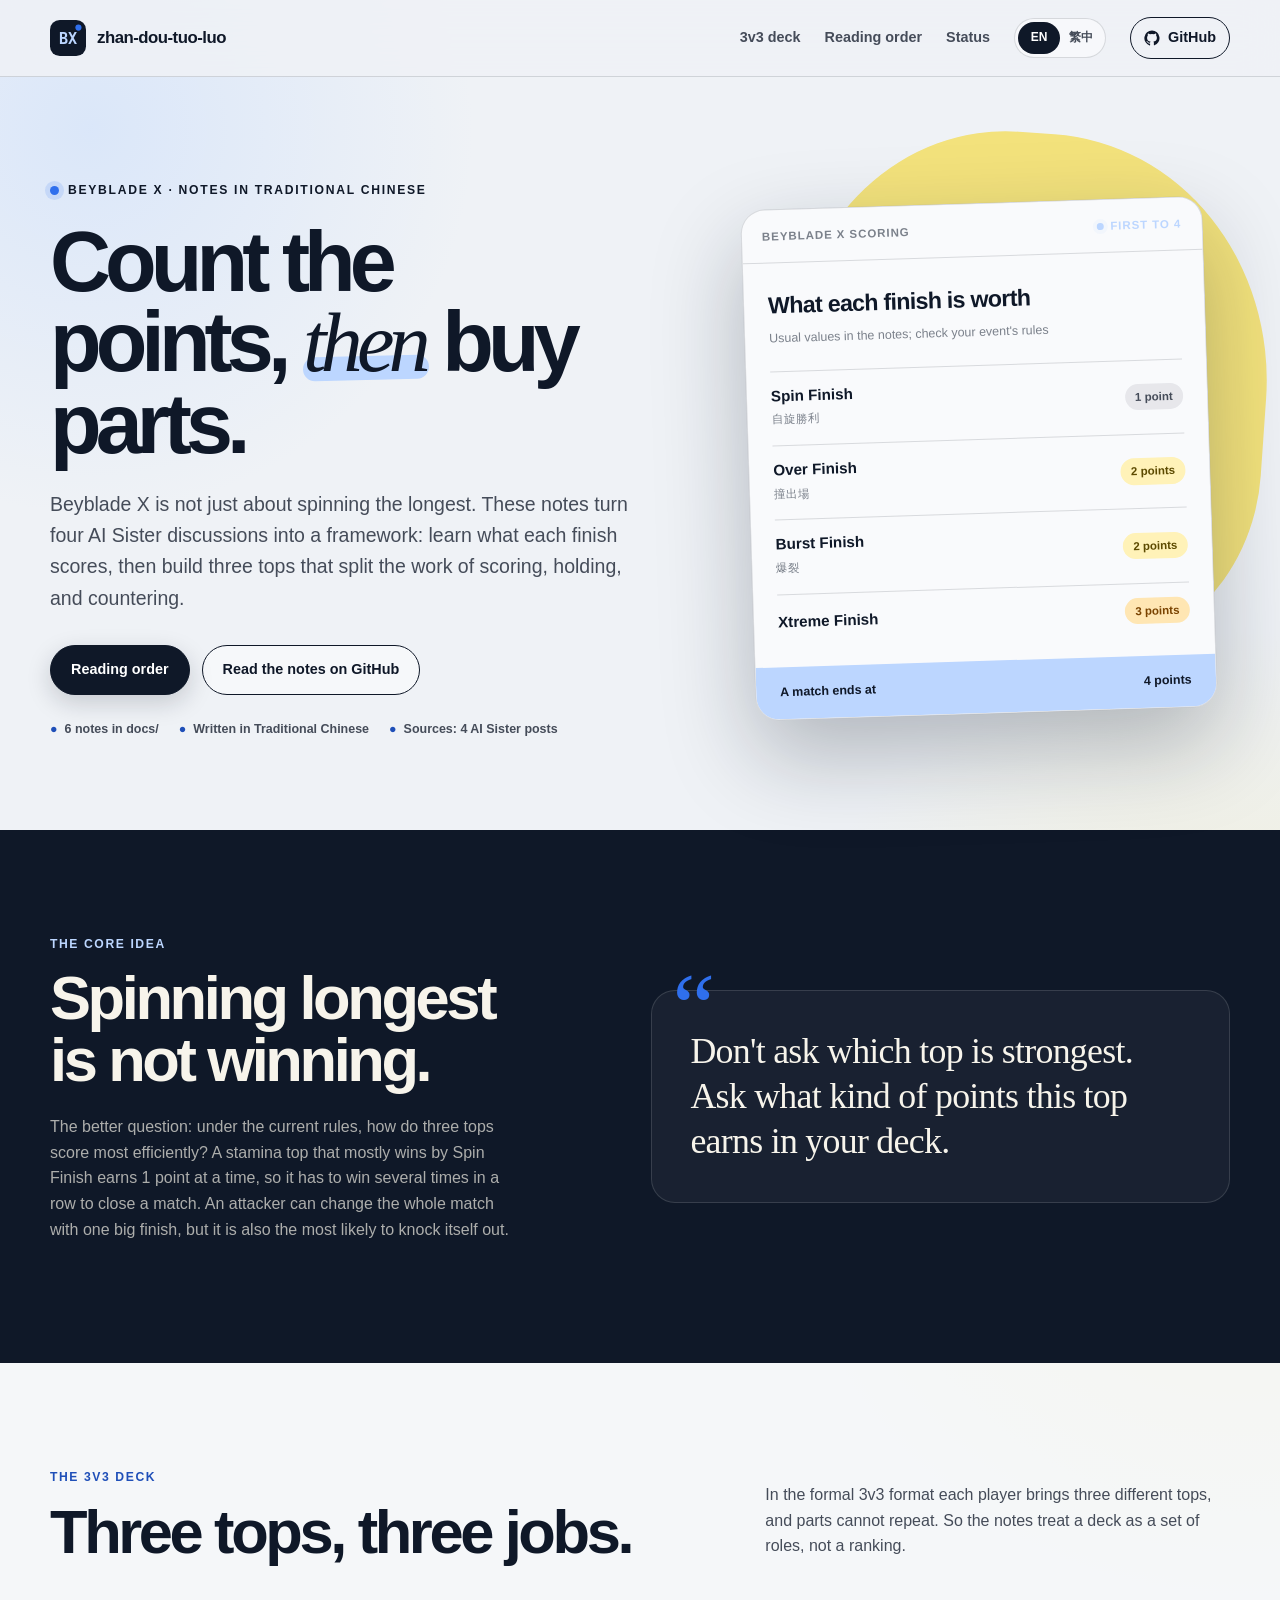
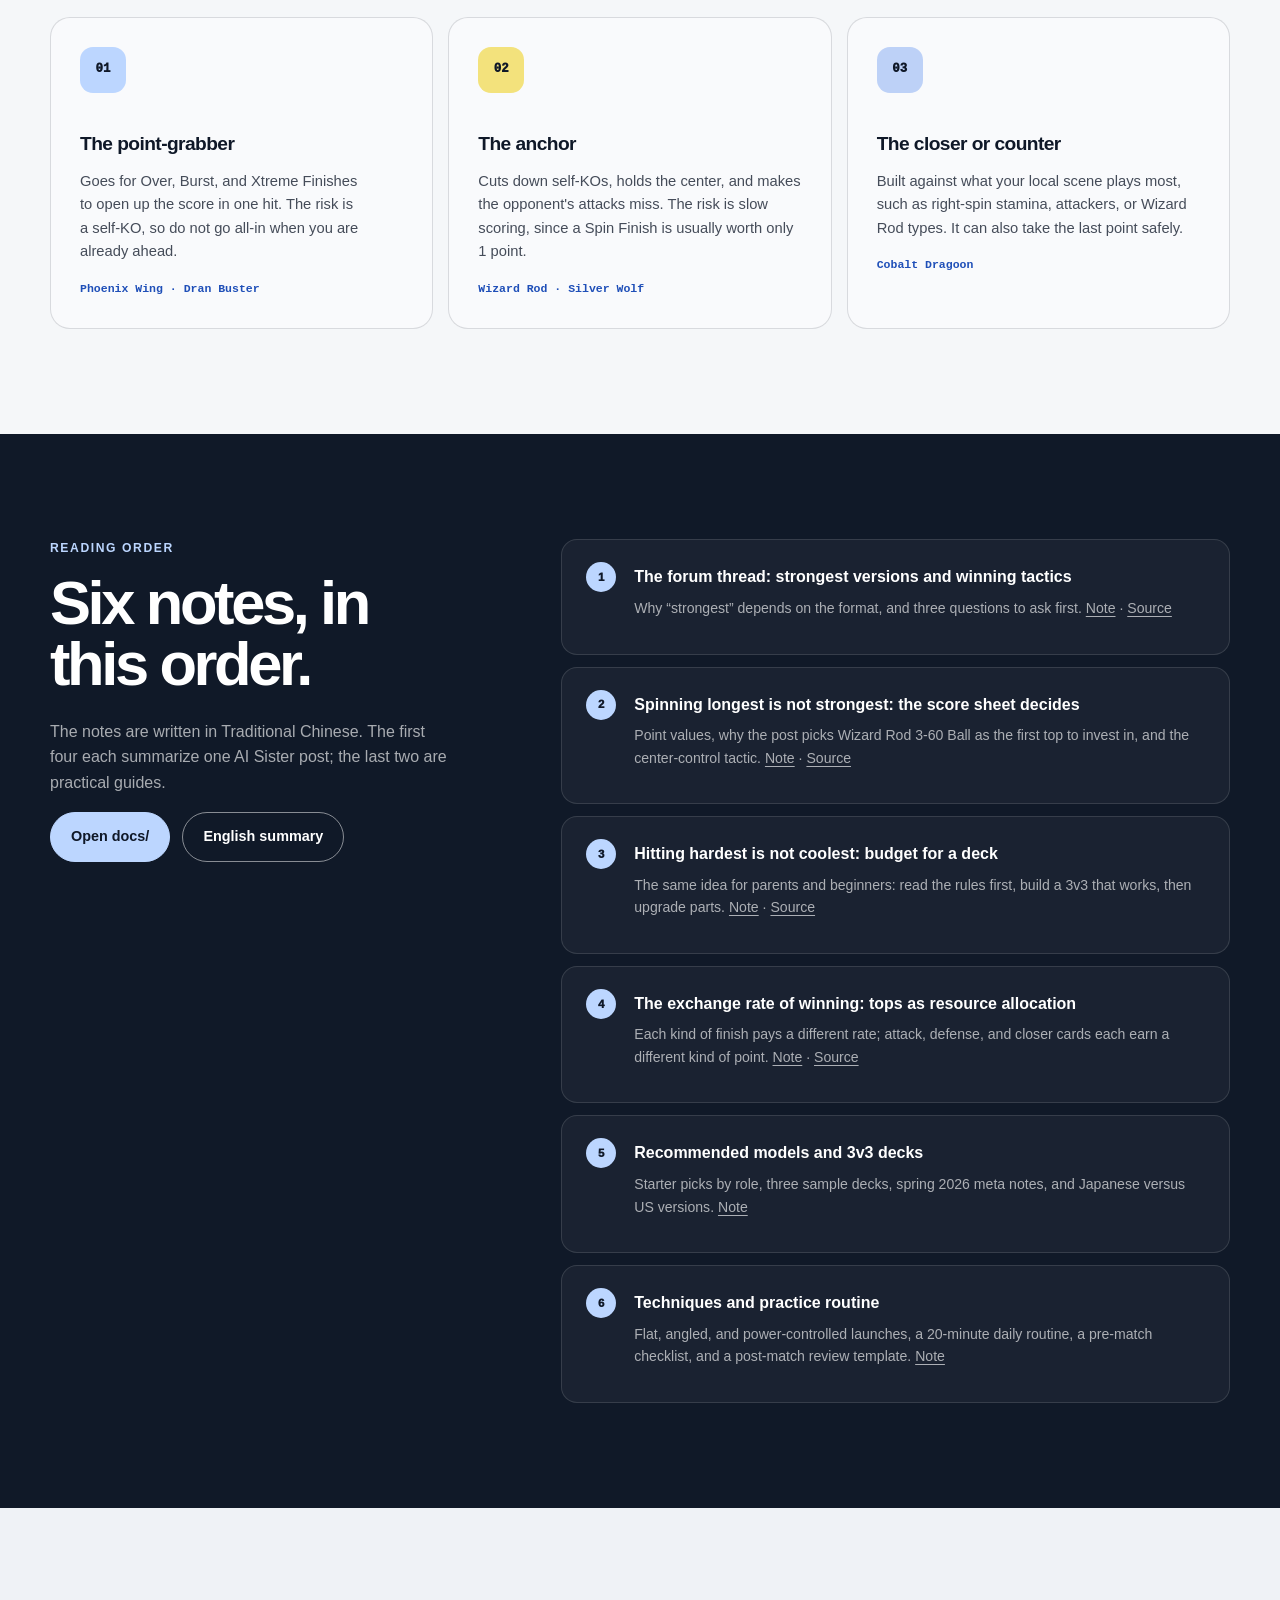
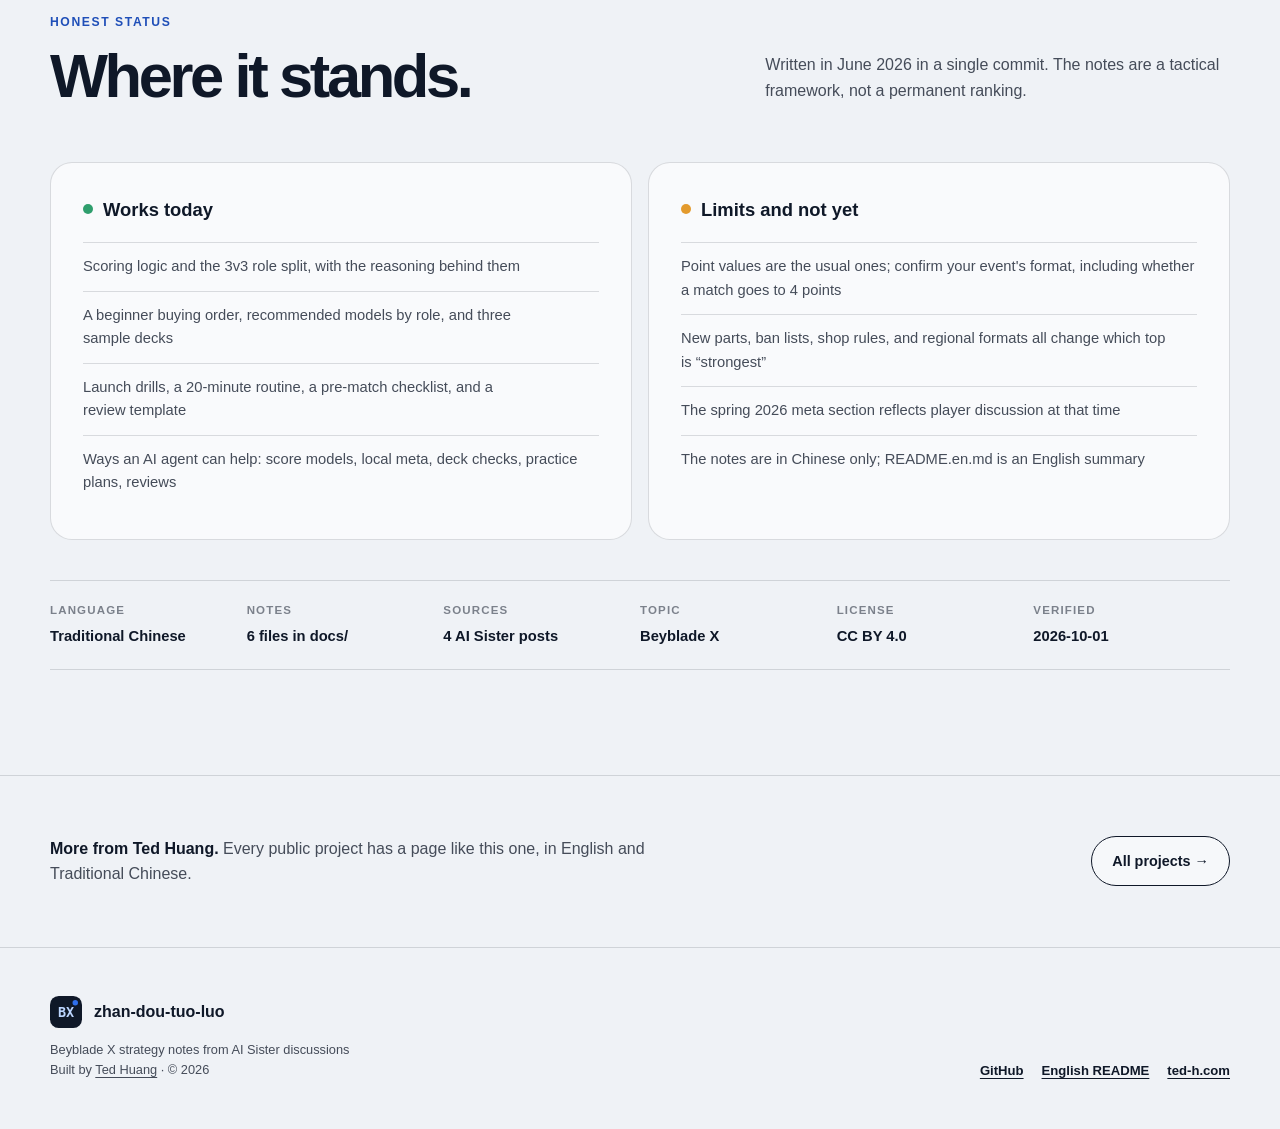
==== commit d3f69e3b: "License the notes under CC BY 4.0 - LICENSE: the Creative Commons Attribution 4.0 International lega" ====
--- a/site/index.html
+++ b/site/index.html
@@ -39,7 +39,7 @@
 <section class="band"><div class="section problem-grid"><div><div class="section-kicker"><span class="lang-en">The core idea</span><span class="lang-zh" lang="zh-Hant">核心觀念</span></div><h2 class="lang-en">Spinning longest is not winning.</h2><h2 class="lang-zh" lang="zh-Hant">轉最久，不一定最強。</h2><p class="lang-en">The better question: under the current rules, how do three tops score most efficiently? A stamina top that mostly wins by Spin Finish earns 1 point at a time, so it has to win several times in a row to close a match. An attacker can change the whole match with one big finish, but it is also the most likely to knock itself out.</p><p class="lang-zh" lang="zh-Hant">更好的問法是：在現在的規則下，怎麼用三顆陀螺把分數拿得最有效率？持久型主要靠自旋勝利，一次只拿 1 分，要連續成功好幾次才收得掉一場；攻擊型抓到一次大機會就能改變整場，但也最容易自爆。</p></div><blockquote class="lang-en quote">Don&#x27;t ask which top is strongest. Ask what kind of points this top earns in your deck.</blockquote><blockquote class="lang-zh quote" lang="zh-Hant">不要問「哪顆最強」，<br>改問「這顆在我的牌組裡負責賺哪一種分數」。</blockquote></div></section>
 <section class="tinted" id="features"><div class="section"><div class="section-heading "><div><div class="section-kicker"><span class="lang-en">The 3v3 deck</span><span class="lang-zh" lang="zh-Hant">3v3 牌組思路</span></div><h2 class="lang-en">Three tops, three jobs.</h2><h2 class="lang-zh" lang="zh-Hant">三顆陀螺，三種分工。</h2></div><p class="lang-en">In the formal 3v3 format each player brings three different tops, and parts cannot repeat. So the notes treat a deck as a set of roles, not a ranking.</p><p class="lang-zh" lang="zh-Hant">3v3 正式配置要帶三顆不同的陀螺，零件不可重複。所以筆記把牌組看成分工，而不是排行榜。</p></div><div class="card-grid"><article class="card"><div class="card-icon">01</div><h3 class="lang-en">The point-grabber</h3><h3 class="lang-zh" lang="zh-Hant">搶分手</h3><p class="lang-en">Goes for Over, Burst, and Xtreme Finishes to open up the score in one hit. The risk is a self-KO, so do not go all-in when you are already ahead.</p><p class="lang-zh" lang="zh-Hant">負責 Over Finish、Burst Finish、Xtreme Finish，一次把分差拉開。風險是自爆，比分領先時不要無腦梭哈。</p><span class="tag">Phoenix Wing · Dran Buster</span></article><article class="card"><div class="card-icon">02</div><h3 class="lang-en">The anchor</h3><h3 class="lang-zh" lang="zh-Hant">穩守手</h3><p class="lang-en">Cuts down self-KOs, holds the center, and makes the opponent&#x27;s attacks miss. The risk is slow scoring, since a Spin Finish is usually worth only 1 point.</p><p class="lang-zh" lang="zh-Hant">負責減少自爆、守中心、逼對手攻擊失誤。風險是拿分慢，因為自旋勝利通常只有 1 分。</p><span class="tag">Wizard Rod · Silver Wolf</span></article><article class="card"><div class="card-icon">03</div><h3 class="lang-en">The closer or counter</h3><h3 class="lang-zh" lang="zh-Hant">收尾 / 反制手</h3><p class="lang-en">Built against what your local scene plays most, such as right-spin stamina, attackers, or Wizard Rod types. It can also take the last point safely.</p><p class="lang-zh" lang="zh-Hant">針對當地常見牌組，例如專打右迴持久、抗攻擊，或處理 Wizard Rod 類型；也可以用來穩穩補最後 1 分。</p><span class="tag">Cobalt Dragoon</span></article></div></div></section>
 <section class="dark-band" id="start"><div class="section qs-grid"><div><div class="section-kicker"><span class="lang-en">Reading order</span><span class="lang-zh" lang="zh-Hant">閱讀順序</span></div><h2 class="lang-en">Six notes, in this order.</h2><h2 class="lang-zh" lang="zh-Hant">六篇筆記，這樣讀。</h2><p class="lang-en">The notes are written in Traditional Chinese. The first four each summarize one AI Sister post; the last two are practical guides.</p><p class="lang-zh" lang="zh-Hant">前四篇各整理一篇 AI Sister 文章，後兩篇是實用指南。</p><div class="button-row"><a class="button button-primary" href="https://github.com/teddashh/zhan-dou-tuo-luo/tree/main/docs"><span class="lang-en">Open docs/</span><span class="lang-zh" lang="zh-Hant">打開 docs/</span></a><a class="button button-secondary" href="https://github.com/teddashh/zhan-dou-tuo-luo/blob/main/README.en.md"><span class="lang-en">English summary</span><span class="lang-zh" lang="zh-Hant">英文摘要</span></a></div></div><div class="steps"><article class="step"><h3 class="lang-en">The forum thread: strongest versions and winning tactics</h3><h3 class="lang-zh" lang="zh-Hant">論壇原題：戰鬥陀螺最強版本比較與勝率最高戰術分享</h3><p class="lang-en">Why “strongest” depends on the format, and three questions to ask first. <a href="https://github.com/teddashh/zhan-dou-tuo-luo/blob/main/docs/01-forum-248.md">Note</a> · <a href="https://ai-sister.com/en/forum/post/248">Source</a></p><p class="lang-zh" lang="zh-Hant">為什麼「最強」要放進賽制看，以及問之前先想的三件事。<a href="https://github.com/teddashh/zhan-dou-tuo-luo/blob/main/docs/01-forum-248.md">筆記</a> · <a href="https://ai-sister.com/zh-TW/forum/post/248">原文</a></p></article><article class="step"><h3 class="lang-en">Spinning longest is not strongest: the score sheet decides</h3><h3 class="lang-zh" lang="zh-Hant">轉最久的不一定最強：分數帳才是勝率核心</h3><p class="lang-en">Point values, why the post picks Wizard Rod 3-60 Ball as the first top to invest in, and the center-control tactic. <a href="https://github.com/teddashh/zhan-dou-tuo-luo/blob/main/docs/02-blog-602.md">Note</a> · <a href="https://ai-sister.com/en/blog/602">Source</a></p><p class="lang-zh" lang="zh-Hant">各種勝利的分數、原文為什麼偏向把 Wizard Rod 3-60 Ball 當第一顆主力，以及中心控盤戰術。<a href="https://github.com/teddashh/zhan-dou-tuo-luo/blob/main/docs/02-blog-602.md">筆記</a> · <a href="https://ai-sister.com/zh-TW/blog/602">原文</a></p></article><article class="step"><h3 class="lang-en">Hitting hardest is not coolest: budget for a deck</h3><h3 class="lang-zh" lang="zh-Hant">撞最兇不一定最帥：零用錢也要算牌組</h3><p class="lang-en">The same idea for parents and beginners: read the rules first, build a 3v3 that works, then upgrade parts. <a href="https://github.com/teddashh/zhan-dou-tuo-luo/blob/main/docs/03-blog-603.md">Note</a> · <a href="https://ai-sister.com/en/blog/603">Source</a></p><p class="lang-zh" lang="zh-Hant">用家長和新手的角度講同一件事：先讀規則、先組一套能用的 3v3，再慢慢升級零件。<a href="https://github.com/teddashh/zhan-dou-tuo-luo/blob/main/docs/03-blog-603.md">筆記</a> · <a href="https://ai-sister.com/zh-TW/blog/603">原文</a></p></article><article class="step"><h3 class="lang-en">The exchange rate of winning: tops as resource allocation</h3><h3 class="lang-zh" lang="zh-Hant">勝負的匯率：把陀螺當成資源配置</h3><p class="lang-en">Each kind of finish pays a different rate; attack, defense, and closer cards each earn a different kind of point. <a href="https://github.com/teddashh/zhan-dou-tuo-luo/blob/main/docs/04-blog-604.md">Note</a> · <a href="https://ai-sister.com/en/blog/604">Source</a></p><p class="lang-zh" lang="zh-Hant">不同勝利方式有不同報酬，攻擊牌、防守牌、收尾牌各自負責賺不同的分數。<a href="https://github.com/teddashh/zhan-dou-tuo-luo/blob/main/docs/04-blog-604.md">筆記</a> · <a href="https://ai-sister.com/zh-TW/blog/604">原文</a></p></article><article class="step"><h3 class="lang-en">Recommended models and 3v3 decks</h3><h3 class="lang-zh" lang="zh-Hant">推薦型號與 3v3 牌組配置</h3><p class="lang-en">Starter picks by role, three sample decks, spring 2026 meta notes, and Japanese versus US versions. <a href="https://github.com/teddashh/zhan-dou-tuo-luo/blob/main/docs/recommended-models.md">Note</a></p><p class="lang-zh" lang="zh-Hant">依角色推薦的新手型號、三套牌組範例、2026 春季 meta 觀察，以及日版與美版的差別。<a href="https://github.com/teddashh/zhan-dou-tuo-luo/blob/main/docs/recommended-models.md">筆記</a></p></article><article class="step"><h3 class="lang-en">Techniques and practice routine</h3><h3 class="lang-zh" lang="zh-Hant">實戰技巧與訓練菜單</h3><p class="lang-en">Flat, angled, and power-controlled launches, a 20-minute daily routine, a pre-match checklist, and a post-match review template. <a href="https://github.com/teddashh/zhan-dou-tuo-luo/blob/main/docs/techniques.md">Note</a></p><p class="lang-zh" lang="zh-Hant">平射、斜射、弱射控力，20 分鐘日常訓練、賽前檢查表與賽後復盤模板。<a href="https://github.com/teddashh/zhan-dou-tuo-luo/blob/main/docs/techniques.md">筆記</a></p></article></div></div></section>
-<section class="section" id="status"><div class="section-heading "><div><div class="section-kicker"><span class="lang-en">Honest status</span><span class="lang-zh" lang="zh-Hant">誠實的現況</span></div><h2 class="lang-en">Where it stands.</h2><h2 class="lang-zh" lang="zh-Hant">目前的樣子。</h2></div><p class="lang-en">Written in June 2026 in a single commit. The notes are a tactical framework, not a permanent ranking.</p><p class="lang-zh" lang="zh-Hant">2026 年 6 月一次寫完。這份筆記適合當作戰術框架，不是永久排行榜。</p></div><div class="status-grid"><div class="status-col"><h3 class="lang-en">Works today</h3><h3 class="lang-zh" lang="zh-Hant">目前可用</h3><ul><li class="lang-en">Scoring logic and the 3v3 role split, with the reasoning behind them</li><li class="lang-zh" lang="zh-Hant">計分邏輯與 3v3 分工，以及背後的理由</li><li class="lang-en">A beginner buying order, recommended models by role, and three sample decks</li><li class="lang-zh" lang="zh-Hant">新手購買順序、依角色推薦的型號，以及三套牌組範例</li><li class="lang-en">Launch drills, a 20-minute routine, a pre-match checklist, and a review template</li><li class="lang-zh" lang="zh-Hant">發射練習、20 分鐘訓練菜單、賽前檢查表與復盤模板</li><li class="lang-en">Ways an AI agent can help: score models, local meta, deck checks, practice plans, reviews</li><li class="lang-zh" lang="zh-Hant">AI Agent 可以幫的忙：分數模型、當地 meta、牌組假設、訓練菜單、賽後復盤</li></ul></div><div class="status-col is-limits"><h3 class="lang-en">Limits and not yet</h3><h3 class="lang-zh" lang="zh-Hant">限制與尚未完成</h3><ul><li class="lang-en">Point values are the usual ones; confirm your event&#x27;s format, including whether a match goes to 4 points</li><li class="lang-zh" lang="zh-Hant">分數是一般情況，賽前要確認賽制，包括是不是先到 4 分</li><li class="lang-en">New parts, ban lists, shop rules, and regional formats all change which top is “strongest”</li><li class="lang-zh" lang="zh-Hant">新零件、官方禁用表、店家規則、地區賽制，都會影響「最強」的答案</li><li class="lang-en">The spring 2026 meta section reflects player discussion at that time</li><li class="lang-zh" lang="zh-Hant">2026 春季 meta 觀察反映的是當時的玩家討論</li><li class="lang-en">The notes are in Chinese only; README.en.md is an English summary</li><li class="lang-zh" lang="zh-Hant">筆記只有中文版，README.en.md 是英文摘要</li></ul></div></div><dl class="facts"><div class="fact"><dt><span class="lang-en">Language</span><span class="lang-zh" lang="zh-Hant">語言</span></dt><dd><span class="lang-en">Traditional Chinese</span><span class="lang-zh" lang="zh-Hant">繁體中文</span></dd></div><div class="fact"><dt><span class="lang-en">Notes</span><span class="lang-zh" lang="zh-Hant">筆記</span></dt><dd><span class="lang-en">6 files in docs/</span><span class="lang-zh" lang="zh-Hant">docs/ 內 6 篇</span></dd></div><div class="fact"><dt><span class="lang-en">Sources</span><span class="lang-zh" lang="zh-Hant">來源</span></dt><dd><span class="lang-en">4 AI Sister posts</span><span class="lang-zh" lang="zh-Hant">4 篇 AI Sister 文章</span></dd></div><div class="fact"><dt><span class="lang-en">Topic</span><span class="lang-zh" lang="zh-Hant">主題</span></dt><dd><span>Beyblade X</span></dd></div><div class="fact"><dt><span class="lang-en">License</span><span class="lang-zh" lang="zh-Hant">授權</span></dt><dd><span class="lang-en">Not specified</span><span class="lang-zh" lang="zh-Hant">未指定</span></dd></div><div class="fact"><dt><span class="lang-en">Verified</span><span class="lang-zh" lang="zh-Hant">查核日期</span></dt><dd><span>2026-09-30</span></dd></div></dl></section>
+<section class="section" id="status"><div class="section-heading "><div><div class="section-kicker"><span class="lang-en">Honest status</span><span class="lang-zh" lang="zh-Hant">誠實的現況</span></div><h2 class="lang-en">Where it stands.</h2><h2 class="lang-zh" lang="zh-Hant">目前的樣子。</h2></div><p class="lang-en">Written in June 2026 in a single commit. The notes are a tactical framework, not a permanent ranking.</p><p class="lang-zh" lang="zh-Hant">2026 年 6 月一次寫完。這份筆記適合當作戰術框架，不是永久排行榜。</p></div><div class="status-grid"><div class="status-col"><h3 class="lang-en">Works today</h3><h3 class="lang-zh" lang="zh-Hant">目前可用</h3><ul><li class="lang-en">Scoring logic and the 3v3 role split, with the reasoning behind them</li><li class="lang-zh" lang="zh-Hant">計分邏輯與 3v3 分工，以及背後的理由</li><li class="lang-en">A beginner buying order, recommended models by role, and three sample decks</li><li class="lang-zh" lang="zh-Hant">新手購買順序、依角色推薦的型號，以及三套牌組範例</li><li class="lang-en">Launch drills, a 20-minute routine, a pre-match checklist, and a review template</li><li class="lang-zh" lang="zh-Hant">發射練習、20 分鐘訓練菜單、賽前檢查表與復盤模板</li><li class="lang-en">Ways an AI agent can help: score models, local meta, deck checks, practice plans, reviews</li><li class="lang-zh" lang="zh-Hant">AI Agent 可以幫的忙：分數模型、當地 meta、牌組假設、訓練菜單、賽後復盤</li></ul></div><div class="status-col is-limits"><h3 class="lang-en">Limits and not yet</h3><h3 class="lang-zh" lang="zh-Hant">限制與尚未完成</h3><ul><li class="lang-en">Point values are the usual ones; confirm your event&#x27;s format, including whether a match goes to 4 points</li><li class="lang-zh" lang="zh-Hant">分數是一般情況，賽前要確認賽制，包括是不是先到 4 分</li><li class="lang-en">New parts, ban lists, shop rules, and regional formats all change which top is “strongest”</li><li class="lang-zh" lang="zh-Hant">新零件、官方禁用表、店家規則、地區賽制，都會影響「最強」的答案</li><li class="lang-en">The spring 2026 meta section reflects player discussion at that time</li><li class="lang-zh" lang="zh-Hant">2026 春季 meta 觀察反映的是當時的玩家討論</li><li class="lang-en">The notes are in Chinese only; README.en.md is an English summary</li><li class="lang-zh" lang="zh-Hant">筆記只有中文版，README.en.md 是英文摘要</li></ul></div></div><dl class="facts"><div class="fact"><dt><span class="lang-en">Language</span><span class="lang-zh" lang="zh-Hant">語言</span></dt><dd><span class="lang-en">Traditional Chinese</span><span class="lang-zh" lang="zh-Hant">繁體中文</span></dd></div><div class="fact"><dt><span class="lang-en">Notes</span><span class="lang-zh" lang="zh-Hant">筆記</span></dt><dd><span class="lang-en">6 files in docs/</span><span class="lang-zh" lang="zh-Hant">docs/ 內 6 篇</span></dd></div><div class="fact"><dt><span class="lang-en">Sources</span><span class="lang-zh" lang="zh-Hant">來源</span></dt><dd><span class="lang-en">4 AI Sister posts</span><span class="lang-zh" lang="zh-Hant">4 篇 AI Sister 文章</span></dd></div><div class="fact"><dt><span class="lang-en">Topic</span><span class="lang-zh" lang="zh-Hant">主題</span></dt><dd><span>Beyblade X</span></dd></div><div class="fact"><dt><span class="lang-en">License</span><span class="lang-zh" lang="zh-Hant">授權</span></dt><dd><span>CC BY 4.0</span></dd></div><div class="fact"><dt><span class="lang-en">Verified</span><span class="lang-zh" lang="zh-Hant">查核日期</span></dt><dd><span>2026-10-01</span></dd></div></dl></section>
 <section class="more"><div class="more-inner"><p class="lang-en"><strong>More from Ted Huang.</strong> Every public project has a page like this one, in English and Traditional Chinese.</p><p class="lang-zh" lang="zh-Hant"><strong>Ted Huang 的其他作品。</strong>每個公開專案都有一頁像這樣的中英雙語介紹。</p><a class="button button-secondary" href="https://teddashh.github.io/"><span class="lang-en">All projects →</span><span class="lang-zh" lang="zh-Hant">全部專案 →</span></a></div></section>
 </main>
 <footer class="site-footer"><div class="footer-inner">
--- a/site/styles.css
+++ b/site/styles.css
@@ -79,6 +79,8 @@
   font-family: var(--mono);
   font-size: 0.9em;
 }
+
+code.nowrap { white-space: nowrap; }
 
 .skip-link {
   position: fixed;
@@ -375,6 +377,9 @@
   letter-spacing: 0.08em;
   text-transform: uppercase;
 }
+
+/* a long file name in the panel title wraps instead of widening the hero */
+.panel-top > span:first-child { min-width: 0; overflow-wrap: anywhere; }
 
 .live-dot {
   display: inline-flex;
@@ -1327,7 +1332,8 @@
 
 .footer-inner {
   display: grid;
-  grid-template-columns: 1fr auto;
+  /* a long row of links wraps instead of squeezing the brand column */
+  grid-template-columns: minmax(16rem, 1fr) auto;
   align-items: end;
   gap: 30px;
   padding: 48px 0;
@@ -1395,7 +1401,7 @@
   .language-switch, .github-link { width: max-content; }
 
   .hero {
-    grid-template-columns: 1fr;
+    grid-template-columns: minmax(0, 1fr);
     padding-top: 76px;
   }
 
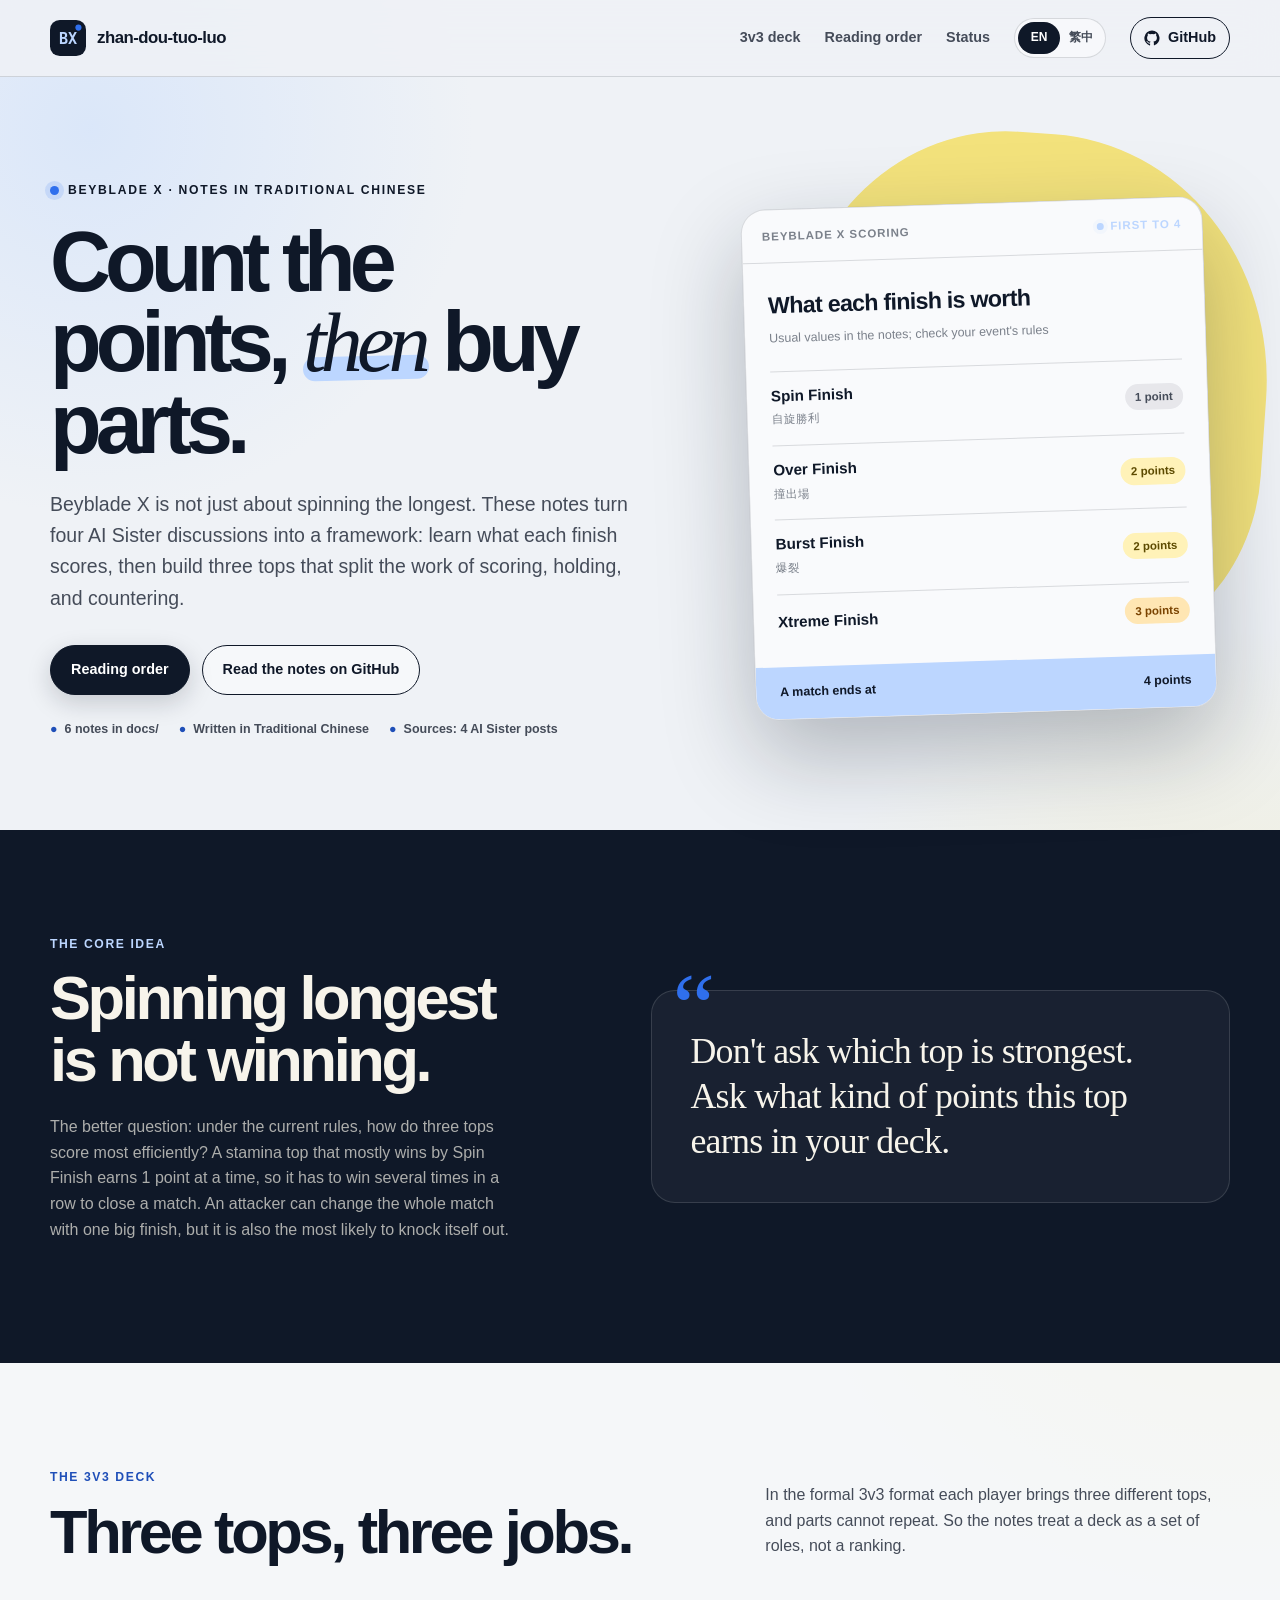
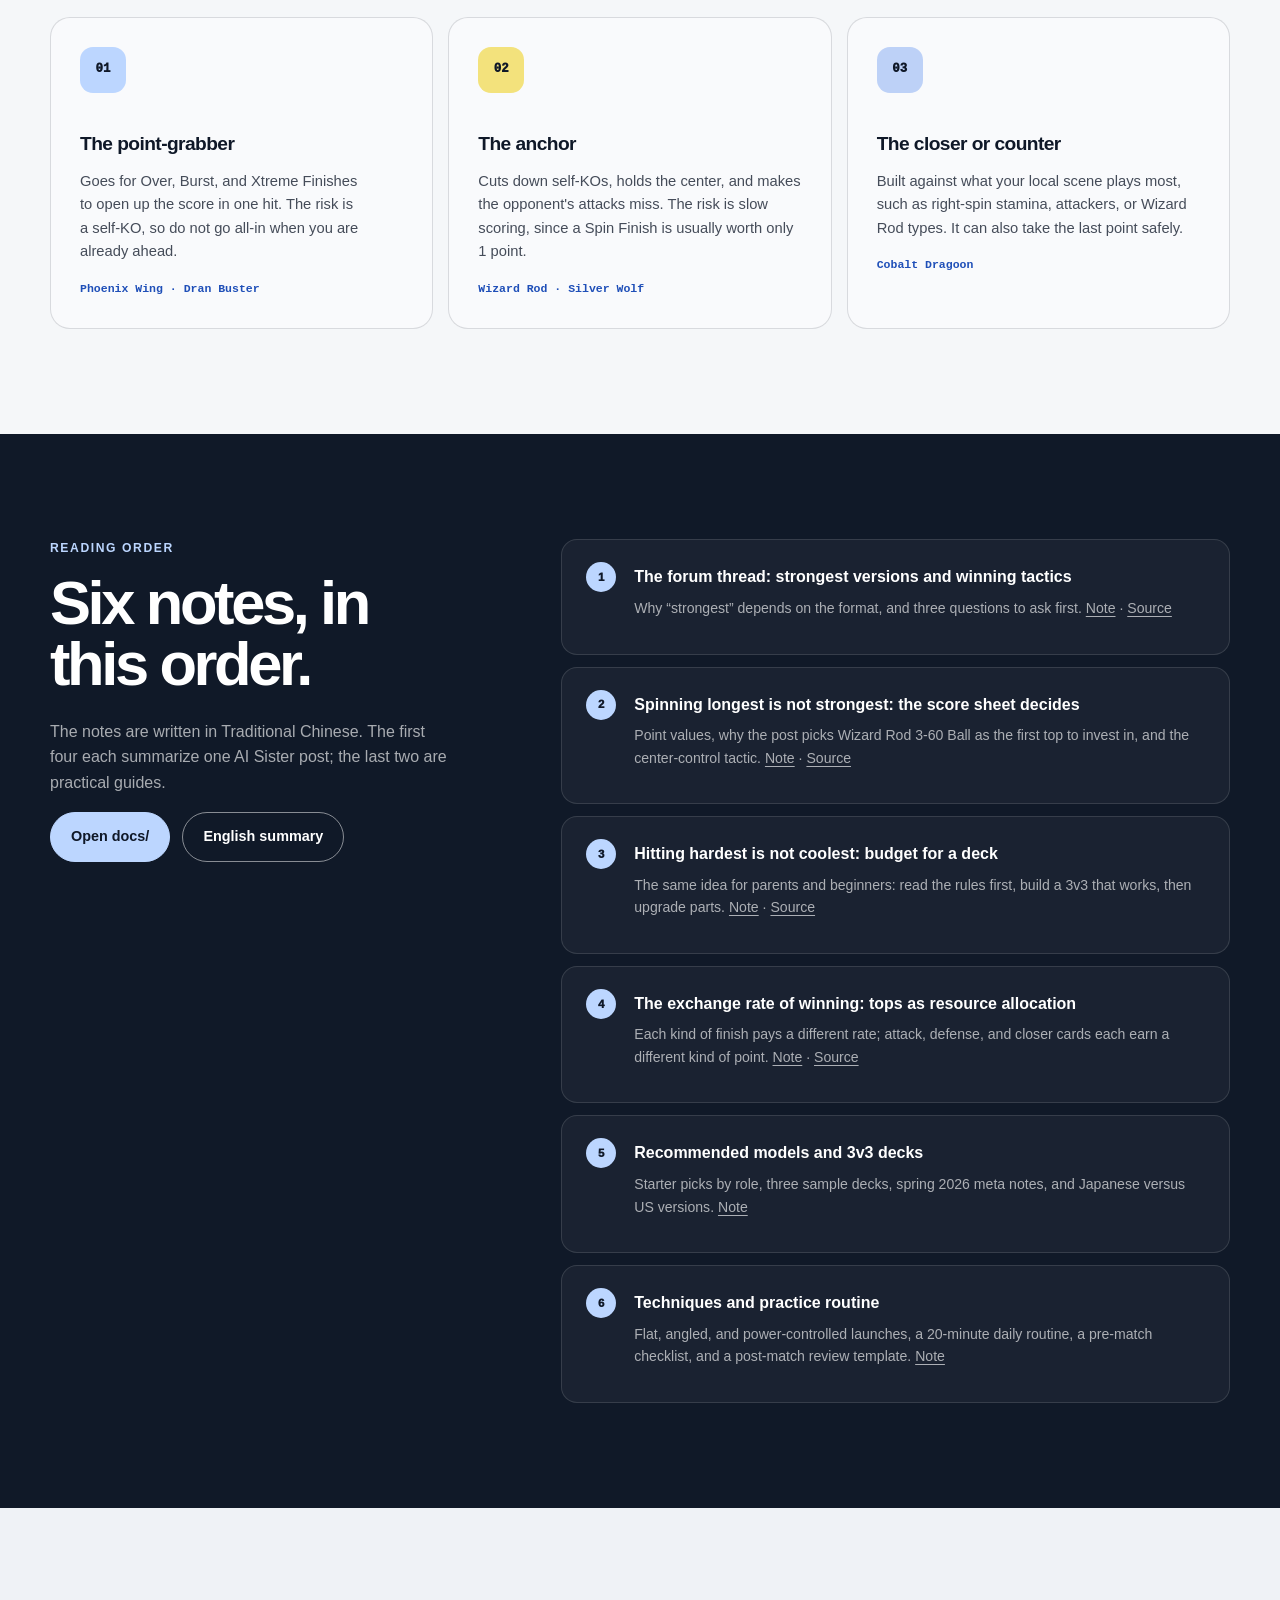
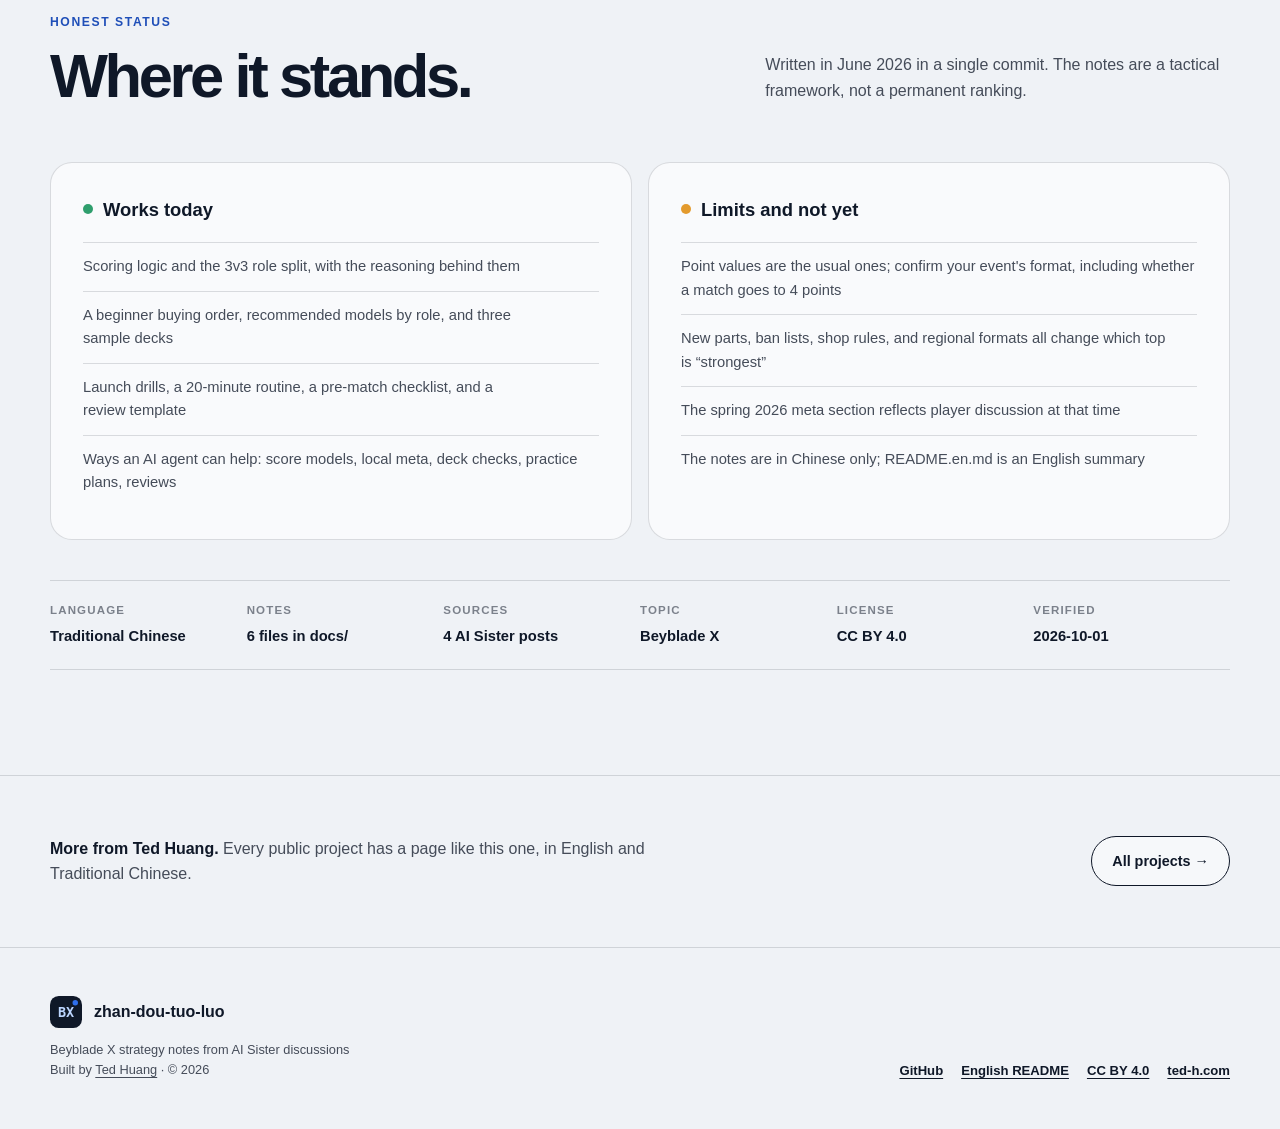
==== commit bd78d2ed: "Link the CC BY 4.0 license in the page footer Follow-up to #3: the page now links the LICENSE file i" ====
--- a/site/index.html
+++ b/site/index.html
@@ -21,7 +21,7 @@
 <link rel="stylesheet" href="styles.css">
 <script src="lang.js"></script>
 <script src="app.js" defer></script>
-<script type="application/ld+json">{"@context": "https://schema.org", "@type": "SoftwareSourceCode", "name": "zhan-dou-tuo-luo", "codeRepository": "https://github.com/teddashh/zhan-dou-tuo-luo", "description": "Notes in Traditional Chinese on Beyblade X strategy, compiled from four AI Sister discussions: how scoring works, how to build a 3v3 deck, what to buy first, and how to practice.", "author": {"@type": "Person", "name": "Ted Huang", "url": "https://www.ted-h.com"}, "url": "https://teddashh.github.io/zhan-dou-tuo-luo/"}</script>
+<script type="application/ld+json">{"@context": "https://schema.org", "@type": "SoftwareSourceCode", "name": "zhan-dou-tuo-luo", "codeRepository": "https://github.com/teddashh/zhan-dou-tuo-luo", "description": "Notes in Traditional Chinese on Beyblade X strategy, compiled from four AI Sister discussions: how scoring works, how to build a 3v3 deck, what to buy first, and how to practice.", "author": {"@type": "Person", "name": "Ted Huang", "url": "https://www.ted-h.com"}, "url": "https://teddashh.github.io/zhan-dou-tuo-luo/", "license": "https://spdx.org/licenses/CC-BY-4.0.html"}</script>
 </head>
 <body>
 <a class="skip-link" href="#main"><span class="lang-en">Skip to content</span><span class="lang-zh" lang="zh-Hant">跳到主要內容</span></a>
@@ -46,7 +46,7 @@
 <div><div class="footer-brand"><img src="logo.svg" alt="" width="32" height="32"><span>zhan-dou-tuo-luo</span></div>
 <p class="lang-en">Beyblade X strategy notes from AI Sister discussions</p><p class="lang-zh" lang="zh-Hant">AI 教你打陀螺：Beyblade X 戰術筆記</p>
 <p><span class="lang-en">Built by</span><span class="lang-zh" lang="zh-Hant">作者</span> <a href="https://github.com/teddashh">Ted Huang</a> · © <span data-year>2026</span></p></div>
-<div class="footer-links"><a href="https://github.com/teddashh/zhan-dou-tuo-luo">GitHub</a><a href="https://github.com/teddashh/zhan-dou-tuo-luo/blob/main/README.en.md"><span class="lang-en">English README</span><span class="lang-zh" lang="zh-Hant">英文 README</span></a><a href="https://www.ted-h.com">ted-h.com</a></div>
+<div class="footer-links"><a href="https://github.com/teddashh/zhan-dou-tuo-luo">GitHub</a><a href="https://github.com/teddashh/zhan-dou-tuo-luo/blob/main/README.en.md"><span class="lang-en">English README</span><span class="lang-zh" lang="zh-Hant">英文 README</span></a><a href="https://github.com/teddashh/zhan-dou-tuo-luo/blob/main/LICENSE"><span class="lang-en">CC BY 4.0</span><span class="lang-zh" lang="zh-Hant">CC BY 4.0 授權</span></a><a href="https://www.ted-h.com">ted-h.com</a></div>
 </div></footer>
 </body>
 </html>
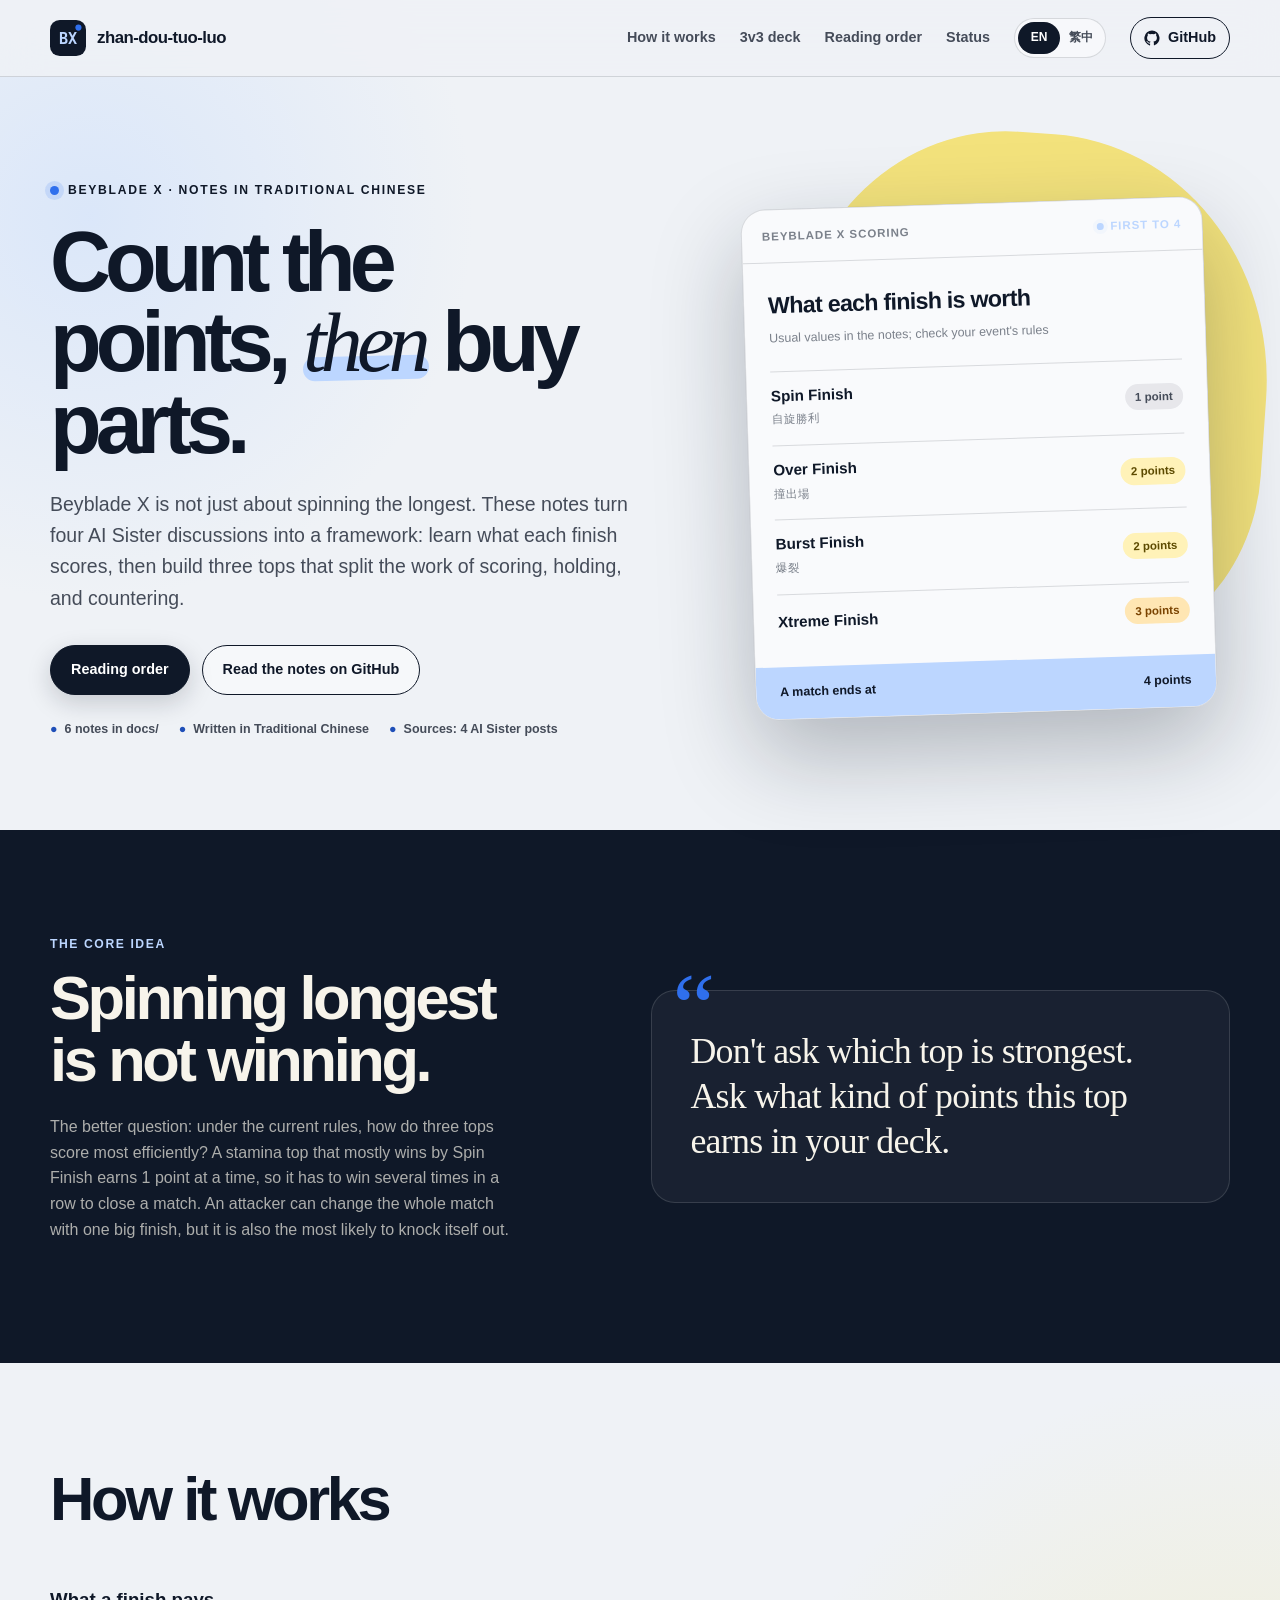
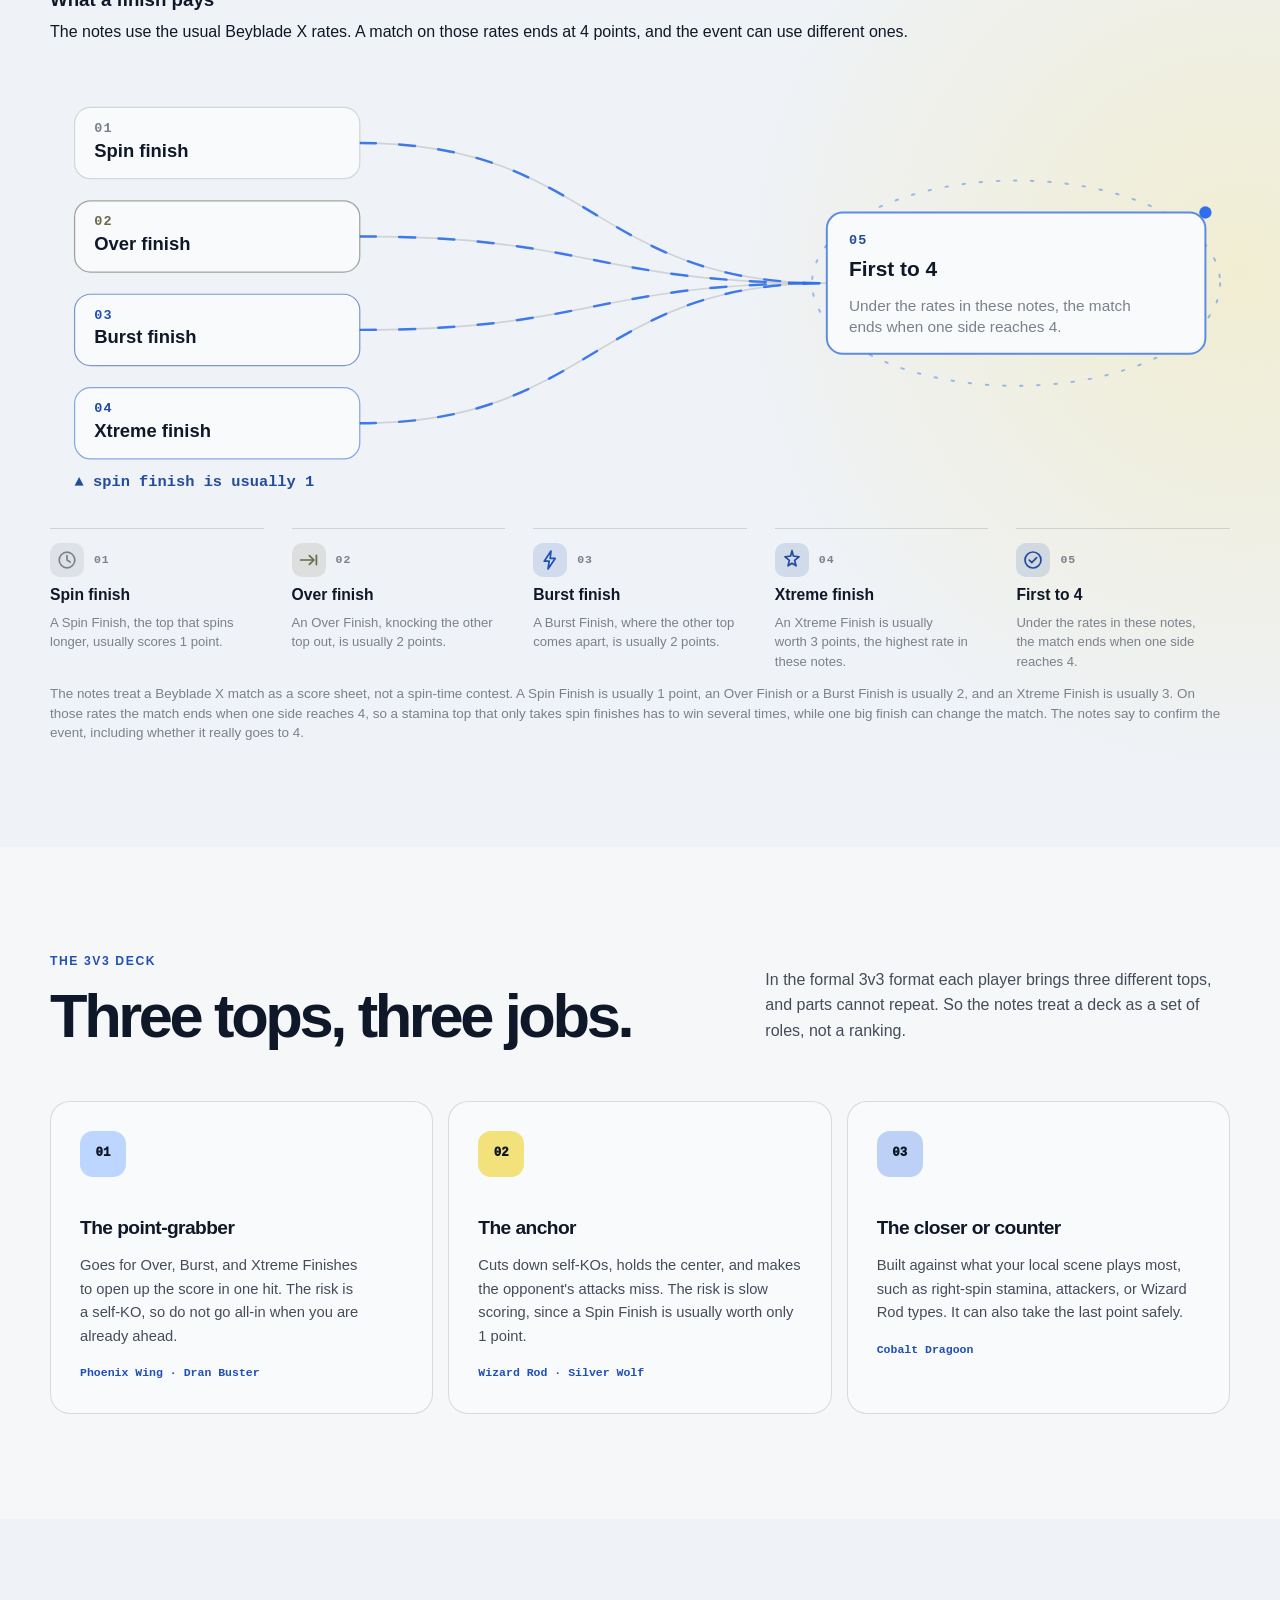
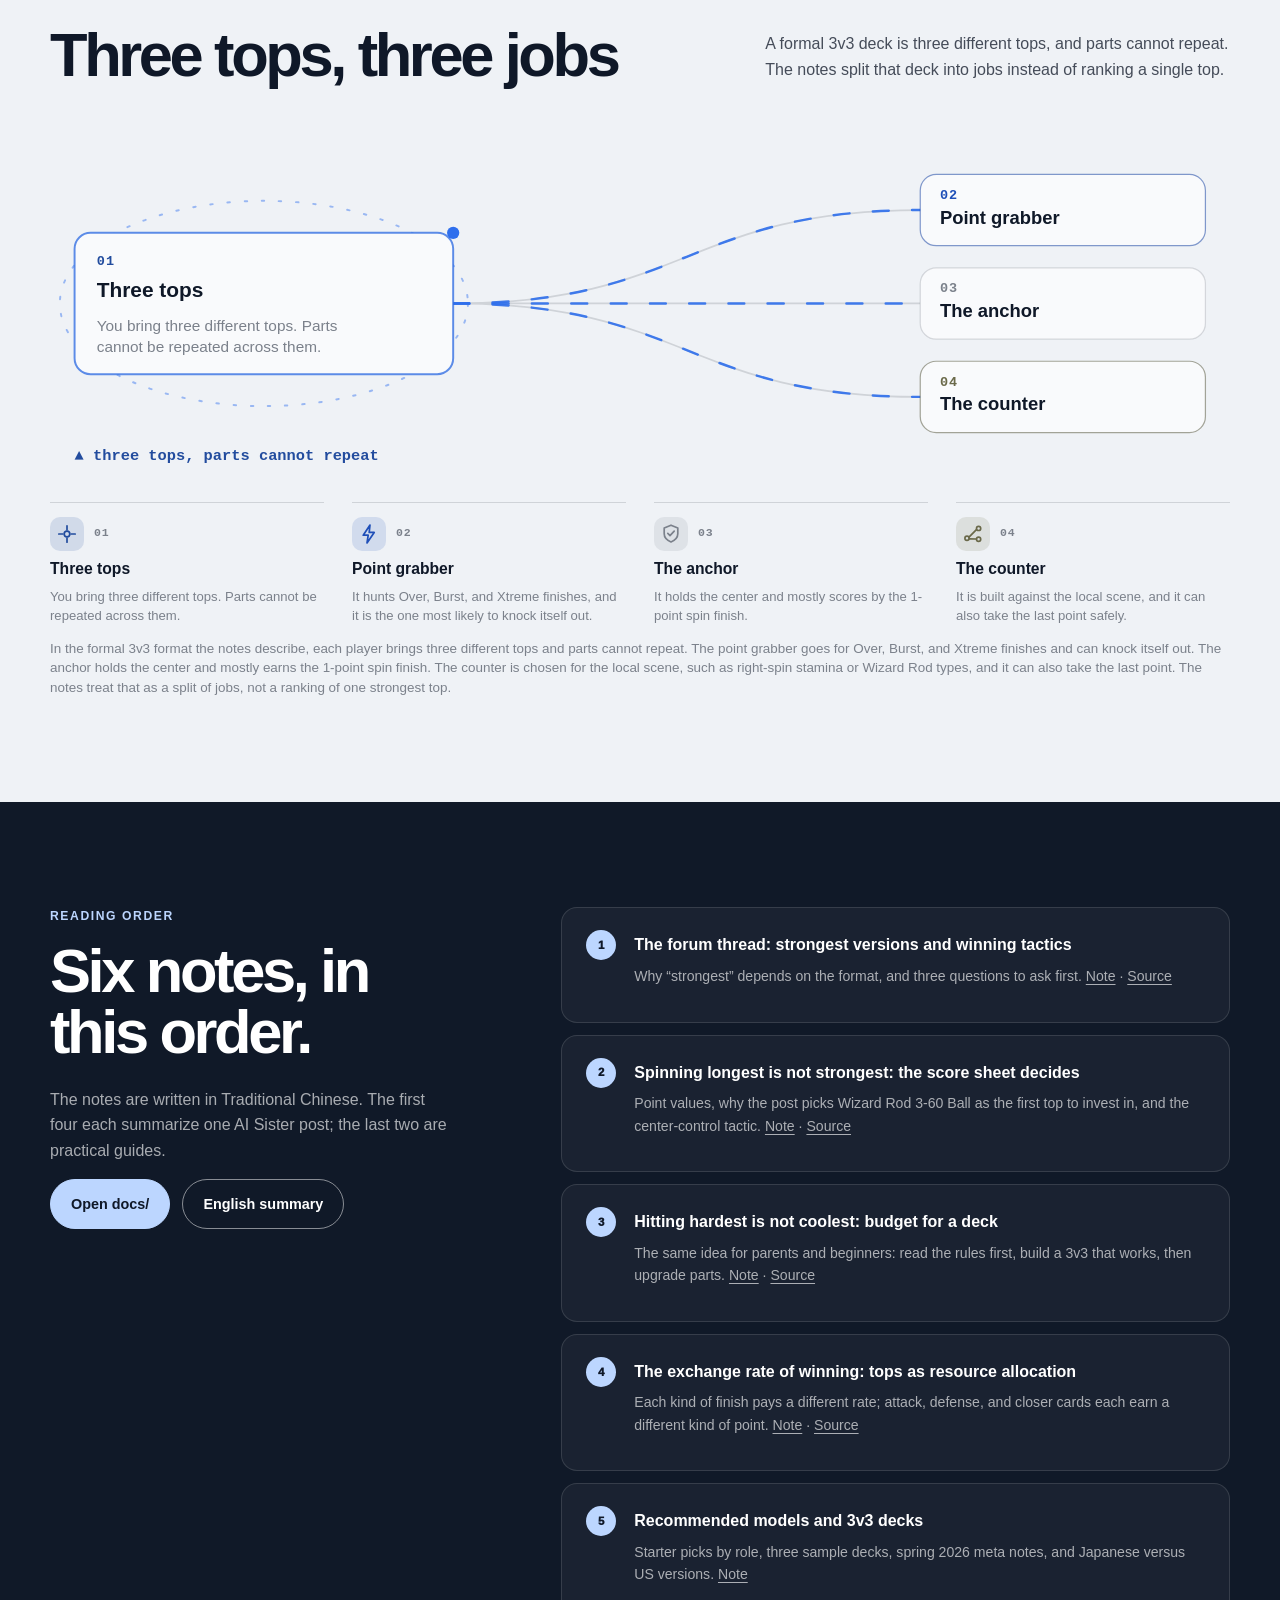
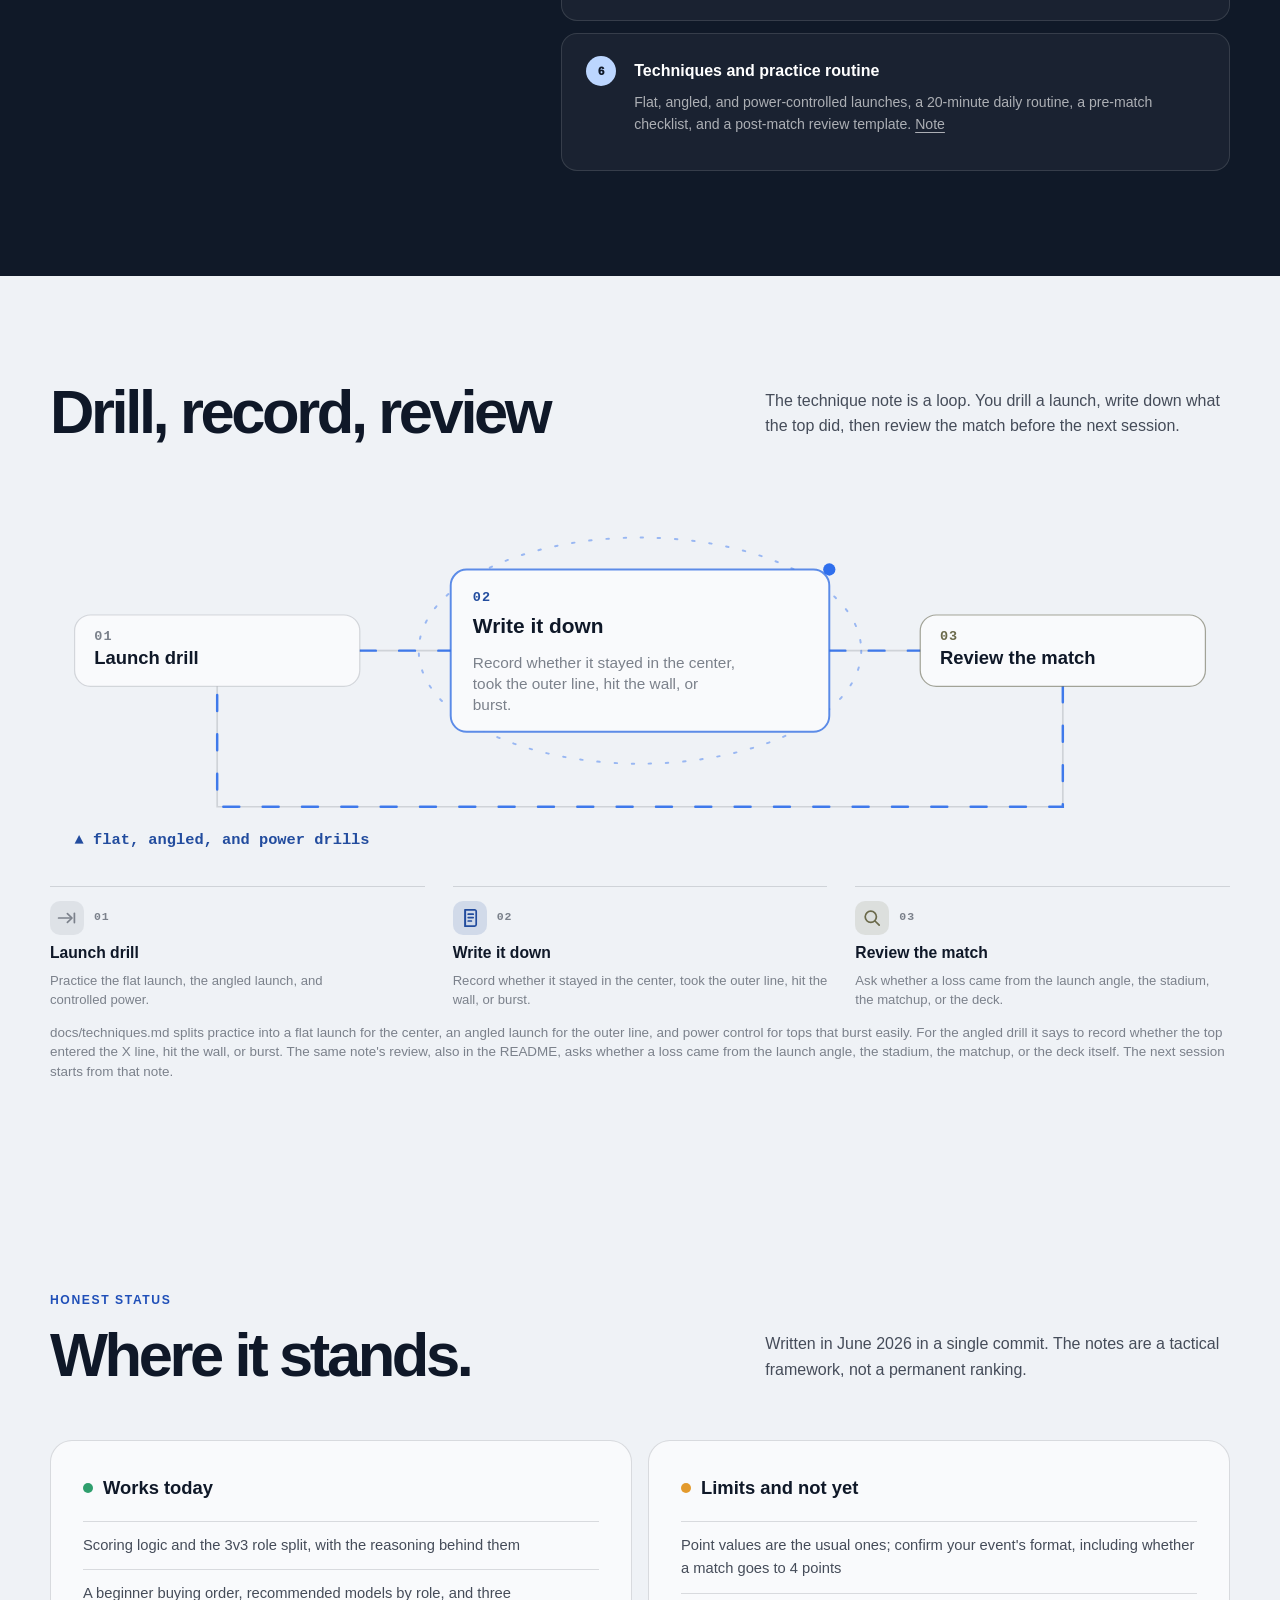
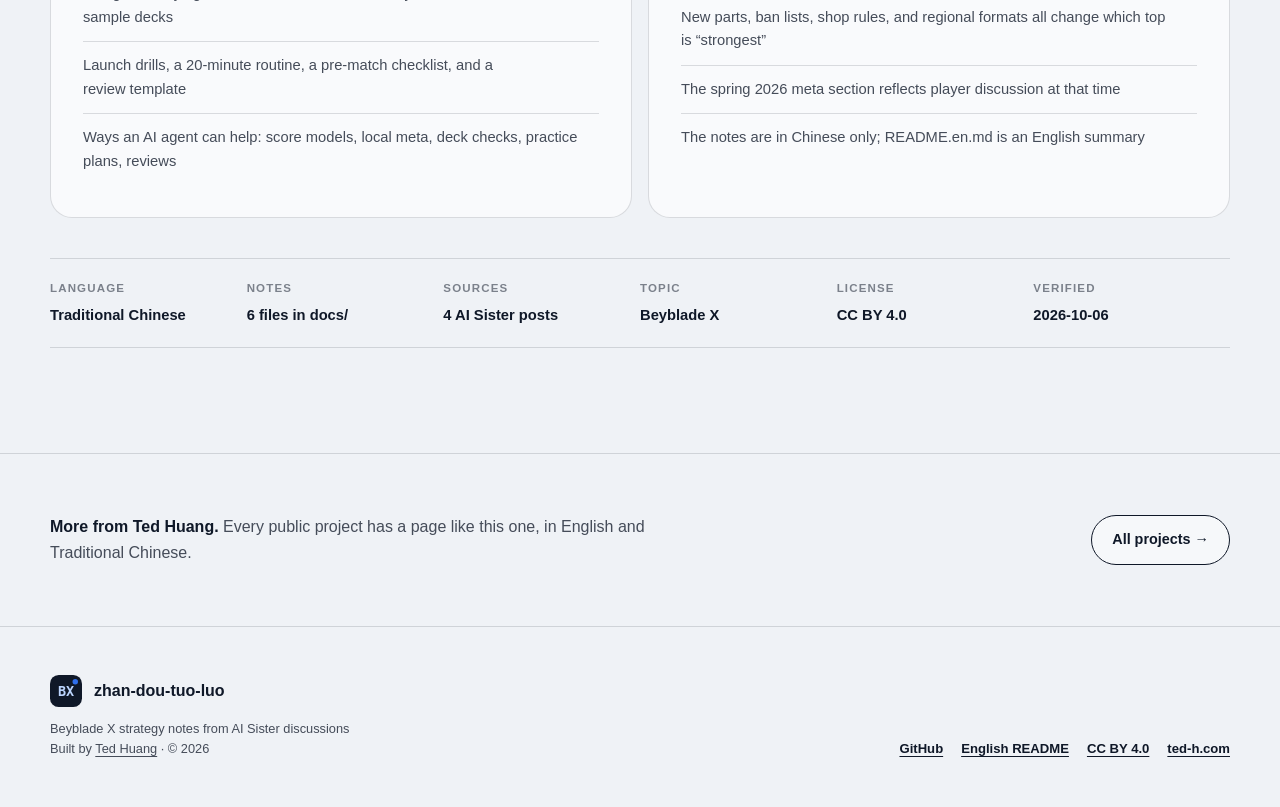
==== commit 8f908730: "Add animated diagrams for finish scores, deck roles, and practice What a finish pays uses the usual " ====
--- a/site/index.html
+++ b/site/index.html
@@ -21,6 +21,8 @@
 <link rel="stylesheet" href="styles.css">
 <script src="lang.js"></script>
 <script src="app.js" defer></script>
+<link rel="stylesheet" href="flow.css">
+<script src="flow.js" defer></script>
 <script type="application/ld+json">{"@context": "https://schema.org", "@type": "SoftwareSourceCode", "name": "zhan-dou-tuo-luo", "codeRepository": "https://github.com/teddashh/zhan-dou-tuo-luo", "description": "Notes in Traditional Chinese on Beyblade X strategy, compiled from four AI Sister discussions: how scoring works, how to build a 3v3 deck, what to buy first, and how to practice.", "author": {"@type": "Person", "name": "Ted Huang", "url": "https://www.ted-h.com"}, "url": "https://teddashh.github.io/zhan-dou-tuo-luo/", "license": "https://spdx.org/licenses/CC-BY-4.0.html"}</script>
 </head>
 <body>
@@ -29,7 +31,7 @@
 <a class="brand" href="#top"><img src="logo.svg" alt="" width="36" height="36"><span>zhan-dou-tuo-luo</span></a>
 <button class="menu-button" type="button" aria-expanded="false" aria-controls="site-navigation"><span class="lang-en">Menu</span><span class="lang-zh" lang="zh-Hant">選單</span></button>
 <nav class="site-nav" id="site-navigation" aria-label="Primary">
-<a href="#features"><span class="lang-en">3v3 deck</span><span class="lang-zh" lang="zh-Hant">3v3 牌組</span></a><a href="#start"><span class="lang-en">Reading order</span><span class="lang-zh" lang="zh-Hant">閱讀順序</span></a><a href="#status"><span class="lang-en">Status</span><span class="lang-zh" lang="zh-Hant">目前狀態</span></a>
+<a href="#how"><span class="lang-en">How it works</span><span class="lang-zh" lang="zh-Hant">運作方式</span></a><a href="#features"><span class="lang-en">3v3 deck</span><span class="lang-zh" lang="zh-Hant">3v3 牌組</span></a><a href="#start"><span class="lang-en">Reading order</span><span class="lang-zh" lang="zh-Hant">閱讀順序</span></a><a href="#status"><span class="lang-en">Status</span><span class="lang-zh" lang="zh-Hant">目前狀態</span></a>
 <div class="language-switch" role="group" aria-label="Language / 語言"><button type="button" data-language="en" aria-pressed="true">EN</button><button type="button" data-language="zh" aria-pressed="false">繁中</button></div>
 <a class="github-link" href="https://github.com/teddashh/zhan-dou-tuo-luo"><svg viewBox="0 0 24 24" aria-hidden="true"><path fill="currentColor" d="M12 .7a11.5 11.5 0 0 0-3.64 22.4c.58.1.79-.25.79-.56v-2.24c-3.22.7-3.9-1.37-3.9-1.37-.52-1.34-1.28-1.7-1.28-1.7-1.05-.72.08-.7.08-.7 1.16.08 1.77 1.19 1.77 1.19 1.03 1.77 2.7 1.26 3.36 .96 .1-.75.4-1.26.73-1.55-2.57-.29-5.28-1.29-5.28-5.69 0-1.26.45-2.28 1.19-3.09-.12-.29-.52-1.46.11-3.05 0 0 .97-.31 3.16 1.18a10.96 10.96 0 0 1 5.76 0c2.2-1.49 3.16-1.18 3.16-1.18.63 1.59.23 2.76.11 3.05 .74 .81 1.19 1.83 1.19 3.09 0 4.42-2.72 5.39-5.3 5.68 .42 .36.79 1.07.79 2.16v3.21c0 .31.21 .67 .8.56A11.5 11.5 0 0 0 12 .7Z"/></svg><span>GitHub</span></a>
 </nav>
@@ -37,9 +39,12 @@
 <main id="main">
 <section class="hero" id="top"><div class="hero-copy"><div class="eyebrow"><span class="lang-en">Beyblade X · Notes in Traditional Chinese</span><span class="lang-zh" lang="zh-Hant">Beyblade X · 中文戰術筆記</span></div><h1 class="lang-en">Count the points, <em>then</em> buy parts.</h1><h1 class="lang-zh" lang="zh-Hant">先算分，<em>再買</em>零件。</h1><p class="lang-en">Beyblade X is not just about spinning the longest. These notes turn four AI Sister discussions into a framework: learn what each finish scores, then build three tops that split the work of scoring, holding, and countering.</p><p class="lang-zh" lang="zh-Hant">Beyblade X 不是單純比誰轉最久。這份筆記把 AI Sister 上四篇討論整理成一套框架：先搞懂每種勝利拿幾分，再讓三顆陀螺分工搶分、穩守和反制。</p><div class="button-row"><a class="button button-primary" href="#start"><span class="lang-en">Reading order</span><span class="lang-zh" lang="zh-Hant">閱讀順序</span></a><a class="button button-secondary" href="https://github.com/teddashh/zhan-dou-tuo-luo/tree/main/docs"><span class="lang-en">Read the notes on GitHub</span><span class="lang-zh" lang="zh-Hant">在 GitHub 閱讀筆記</span></a></div><div class="hero-notes"><span class="lang-en">6 notes in docs/</span><span class="lang-zh" lang="zh-Hant">docs/ 內 6 篇筆記</span><span class="lang-en">Written in Traditional Chinese</span><span class="lang-zh" lang="zh-Hant">繁體中文</span><span class="lang-en">Sources: 4 AI Sister posts</span><span class="lang-zh" lang="zh-Hant">來源：4 篇 AI Sister 文章</span></div></div><div class="visual-wrap"><div class="panel is-light"><div class="panel-top"><span><span class="lang-en">Beyblade X scoring</span><span class="lang-zh" lang="zh-Hant">Beyblade X 計分</span></span><span class="live-dot"><span class="lang-en">First to 4</span><span class="lang-zh" lang="zh-Hant">先到 4 分</span></span></div><div class="panel-body"><div class="lang-en report-title">What each finish is worth</div><div class="lang-zh report-title" lang="zh-Hant">每種勝利拿幾分</div><div class="panel-meta"><span class="lang-en">Usual values in the notes; check your event&#x27;s rules</span><span class="lang-zh" lang="zh-Hant">筆記裡的一般計分，賽前仍要確認賽制</span></div><div class="report-row"><span><strong>Spin Finish</strong><small>自旋勝利</small></span><span class="pill pill-muted"><span class="lang-en">1 point</span><span class="lang-zh" lang="zh-Hant">1 分</span></span></div><div class="report-row"><span><strong>Over Finish</strong><small>撞出場</small></span><span class="pill pill-medium"><span class="lang-en">2 points</span><span class="lang-zh" lang="zh-Hant">2 分</span></span></div><div class="report-row"><span><strong>Burst Finish</strong><small>爆裂</small></span><span class="pill pill-medium"><span class="lang-en">2 points</span><span class="lang-zh" lang="zh-Hant">2 分</span></span></div><div class="report-row"><span><strong>Xtreme Finish</strong></span><span class="pill pill-high"><span class="lang-en">3 points</span><span class="lang-zh" lang="zh-Hant">3 分</span></span></div><div class="panel-footer"><span><span class="lang-en">A match ends at</span><span class="lang-zh" lang="zh-Hant">一場比賽</span></span><span><span class="lang-en">4 points</span><span class="lang-zh" lang="zh-Hant">先到 4 分就結束</span></span></div></div></div></div></section>
 <section class="band"><div class="section problem-grid"><div><div class="section-kicker"><span class="lang-en">The core idea</span><span class="lang-zh" lang="zh-Hant">核心觀念</span></div><h2 class="lang-en">Spinning longest is not winning.</h2><h2 class="lang-zh" lang="zh-Hant">轉最久，不一定最強。</h2><p class="lang-en">The better question: under the current rules, how do three tops score most efficiently? A stamina top that mostly wins by Spin Finish earns 1 point at a time, so it has to win several times in a row to close a match. An attacker can change the whole match with one big finish, but it is also the most likely to knock itself out.</p><p class="lang-zh" lang="zh-Hant">更好的問法是：在現在的規則下，怎麼用三顆陀螺把分數拿得最有效率？持久型主要靠自旋勝利，一次只拿 1 分，要連續成功好幾次才收得掉一場；攻擊型抓到一次大機會就能改變整場，但也最容易自爆。</p></div><blockquote class="lang-en quote">Don&#x27;t ask which top is strongest. Ask what kind of points this top earns in your deck.</blockquote><blockquote class="lang-zh quote" lang="zh-Hant">不要問「哪顆最強」，<br>改問「這顆在我的牌組裡負責賺哪一種分數」。</blockquote></div></section>
+<section class="section" id="how"><div class="section-heading "><div><h2 class="lang-en">How it works</h2><h2 class="lang-zh" lang="zh-Hant">運作方式</h2></div></div><div class="fd-story" id="score-rates"><h3 class="lang-en">What a finish pays</h3><h3 class="lang-zh" lang="zh-Hant">每種勝利值幾分</h3><p class="lang-en">The notes use the usual Beyblade X rates. A match on those rates ends at 4 points, and the event can use different ones.</p><p class="lang-zh" lang="zh-Hant">筆記用的是 Beyblade X 常見的計分。以這個算法先到 4 分就結束，賽制本身仍可能不同。</p><figure class="fd lang-en" data-fd="{&quot;columns&quot;:[[0,1,2,3],[4]],&quot;core&quot;:4}"><ol class="fd-legend"><li class="fd-node" data-step="0" data-tone="neutral" data-icon="clock"><span class="fd-head"><span class="fd-chip"></span><span class="fd-step" aria-hidden="true">01</span></span><p class="fd-title">Spin finish</p><p class="fd-note">A Spin Finish, the top that spins longer, usually scores 1 point.</p><span class="fd-link" aria-hidden="true"></span></li><li class="fd-node" data-step="1" data-tone="info" data-icon="forward"><span class="fd-head"><span class="fd-chip"></span><span class="fd-step" aria-hidden="true">02</span></span><p class="fd-title">Over finish</p><p class="fd-note">An Over Finish, knocking the other top out, is usually 2 points.</p><span class="fd-link" aria-hidden="true"></span></li><li class="fd-node" data-step="2" data-tone="warn" data-icon="bolt"><span class="fd-head"><span class="fd-chip"></span><span class="fd-step" aria-hidden="true">03</span></span><p class="fd-title">Burst finish</p><p class="fd-note">A Burst Finish, where the other top comes apart, is usually 2 points.</p><span class="fd-link" aria-hidden="true"></span></li><li class="fd-node" data-step="3" data-tone="accent" data-icon="spark"><span class="fd-head"><span class="fd-chip"></span><span class="fd-step" aria-hidden="true">04</span></span><p class="fd-title">Xtreme finish</p><p class="fd-note">An Xtreme Finish is usually worth 3 points, the highest rate in these notes.</p><span class="fd-link" aria-hidden="true"></span></li><li class="fd-node" data-step="4" data-tone="accent" data-icon="check"><span class="fd-head"><span class="fd-chip"></span><span class="fd-step" aria-hidden="true">05</span></span><p class="fd-title">First to 4</p><p class="fd-note">Under the rates in these notes, the match ends when one side reaches 4.</p></li></ol><ul class="fd-ticks"><li>spin finish is usually 1</li><li>over and burst are usually 2</li><li>xtreme is usually 3, then 4 ends it</li></ul><figcaption>The notes treat a Beyblade X match as a score sheet, not a spin-time contest. A Spin Finish is usually 1 point, an Over Finish or a Burst Finish is usually 2, and an Xtreme Finish is usually 3. On those rates the match ends when one side reaches 4, so a stamina top that only takes spin finishes has to win several times, while one big finish can change the match. The notes say to confirm the event, including whether it really goes to 4.</figcaption></figure><figure class="fd lang-zh" lang="zh-Hant" data-fd="{&quot;columns&quot;:[[0,1,2,3],[4]],&quot;core&quot;:4}"><ol class="fd-legend"><li class="fd-node" data-step="0" data-tone="neutral" data-icon="clock"><span class="fd-head"><span class="fd-chip"></span><span class="fd-step" aria-hidden="true">01</span></span><p class="fd-title">自旋勝利</p><p class="fd-note">自旋勝利是轉得比較久，通常只有 1 分。</p><span class="fd-link" aria-hidden="true"></span></li><li class="fd-node" data-step="1" data-tone="info" data-icon="forward"><span class="fd-head"><span class="fd-chip"></span><span class="fd-step" aria-hidden="true">02</span></span><p class="fd-title">撞出場</p><p class="fd-note">Over Finish 是把對手撞出場，通常是 2 分。</p><span class="fd-link" aria-hidden="true"></span></li><li class="fd-node" data-step="2" data-tone="warn" data-icon="bolt"><span class="fd-head"><span class="fd-chip"></span><span class="fd-step" aria-hidden="true">03</span></span><p class="fd-title">爆裂</p><p class="fd-note">Burst Finish 是把對手打到爆裂，通常是 2 分。</p><span class="fd-link" aria-hidden="true"></span></li><li class="fd-node" data-step="3" data-tone="accent" data-icon="spark"><span class="fd-head"><span class="fd-chip"></span><span class="fd-step" aria-hidden="true">04</span></span><p class="fd-title">Xtreme</p><p class="fd-note">Xtreme Finish 通常值 3 分，是這份筆記裡最高的分數。</p><span class="fd-link" aria-hidden="true"></span></li><li class="fd-node" data-step="4" data-tone="accent" data-icon="check"><span class="fd-head"><span class="fd-chip"></span><span class="fd-step" aria-hidden="true">05</span></span><p class="fd-title">先到 4 分</p><p class="fd-note">依照筆記裡的算法，一方先到 4 分，這場就結束。</p></li></ol><ul class="fd-ticks"><li>自旋通常 1 分</li><li>撞出和爆裂通常 2 分</li><li>極限通常 3 分，先到 4</li></ul><figcaption>筆記把 Beyblade X 看成分數帳，而不是比誰轉最久。自旋勝利通常 1 分，Over Finish 或 Burst Finish 通常 2 分，Xtreme Finish 通常 3 分。以這個算法，一方先到 4 分就結束，所以只靠自旋的持久型要連贏好幾次，一次大分就能改變整場。筆記也寫明賽前要確認賽制，包括是不是真的先到 4 分。</figcaption></figure></div></section>
 <section class="tinted" id="features"><div class="section"><div class="section-heading "><div><div class="section-kicker"><span class="lang-en">The 3v3 deck</span><span class="lang-zh" lang="zh-Hant">3v3 牌組思路</span></div><h2 class="lang-en">Three tops, three jobs.</h2><h2 class="lang-zh" lang="zh-Hant">三顆陀螺，三種分工。</h2></div><p class="lang-en">In the formal 3v3 format each player brings three different tops, and parts cannot repeat. So the notes treat a deck as a set of roles, not a ranking.</p><p class="lang-zh" lang="zh-Hant">3v3 正式配置要帶三顆不同的陀螺，零件不可重複。所以筆記把牌組看成分工，而不是排行榜。</p></div><div class="card-grid"><article class="card"><div class="card-icon">01</div><h3 class="lang-en">The point-grabber</h3><h3 class="lang-zh" lang="zh-Hant">搶分手</h3><p class="lang-en">Goes for Over, Burst, and Xtreme Finishes to open up the score in one hit. The risk is a self-KO, so do not go all-in when you are already ahead.</p><p class="lang-zh" lang="zh-Hant">負責 Over Finish、Burst Finish、Xtreme Finish，一次把分差拉開。風險是自爆，比分領先時不要無腦梭哈。</p><span class="tag">Phoenix Wing · Dran Buster</span></article><article class="card"><div class="card-icon">02</div><h3 class="lang-en">The anchor</h3><h3 class="lang-zh" lang="zh-Hant">穩守手</h3><p class="lang-en">Cuts down self-KOs, holds the center, and makes the opponent&#x27;s attacks miss. The risk is slow scoring, since a Spin Finish is usually worth only 1 point.</p><p class="lang-zh" lang="zh-Hant">負責減少自爆、守中心、逼對手攻擊失誤。風險是拿分慢，因為自旋勝利通常只有 1 分。</p><span class="tag">Wizard Rod · Silver Wolf</span></article><article class="card"><div class="card-icon">03</div><h3 class="lang-en">The closer or counter</h3><h3 class="lang-zh" lang="zh-Hant">收尾 / 反制手</h3><p class="lang-en">Built against what your local scene plays most, such as right-spin stamina, attackers, or Wizard Rod types. It can also take the last point safely.</p><p class="lang-zh" lang="zh-Hant">針對當地常見牌組，例如專打右迴持久、抗攻擊，或處理 Wizard Rod 類型；也可以用來穩穩補最後 1 分。</p><span class="tag">Cobalt Dragoon</span></article></div></div></section>
+<section class="section" id="deck-roles"><div class="section-heading "><div><h2 class="lang-en">Three tops, three jobs</h2><h2 class="lang-zh" lang="zh-Hant">三顆陀螺三種工作</h2></div><p class="lang-en">A formal 3v3 deck is three different tops, and parts cannot repeat. The notes split that deck into jobs instead of ranking a single top.</p><p class="lang-zh" lang="zh-Hant">正式 3v3 要帶三顆不同的陀螺，零件不能重複。筆記把牌組拆成三種工作，而不是替單顆排名。</p></div><figure class="fd lang-en" data-fd="{&quot;columns&quot;:[[0],[1,2,3]],&quot;core&quot;:0}"><ol class="fd-legend"><li class="fd-node" data-step="0" data-tone="accent" data-icon="hub"><span class="fd-head"><span class="fd-chip"></span><span class="fd-step" aria-hidden="true">01</span></span><p class="fd-title">Three tops</p><p class="fd-note">You bring three different tops. Parts cannot be repeated across them.</p><span class="fd-link" aria-hidden="true"></span></li><li class="fd-node" data-step="1" data-tone="warn" data-icon="bolt"><span class="fd-head"><span class="fd-chip"></span><span class="fd-step" aria-hidden="true">02</span></span><p class="fd-title">Point grabber</p><p class="fd-note">It hunts Over, Burst, and Xtreme finishes, and it is the one most likely to knock itself out.</p><span class="fd-link" aria-hidden="true"></span></li><li class="fd-node" data-step="2" data-tone="neutral" data-icon="shield"><span class="fd-head"><span class="fd-chip"></span><span class="fd-step" aria-hidden="true">03</span></span><p class="fd-title">The anchor</p><p class="fd-note">It holds the center and mostly scores by the 1-point spin finish.</p><span class="fd-link" aria-hidden="true"></span></li><li class="fd-node" data-step="3" data-tone="info" data-icon="route"><span class="fd-head"><span class="fd-chip"></span><span class="fd-step" aria-hidden="true">04</span></span><p class="fd-title">The counter</p><p class="fd-note">It is built against the local scene, and it can also take the last point safely.</p></li></ol><ul class="fd-ticks"><li>three tops, parts cannot repeat</li><li>grabber, anchor, and counter</li><li>jobs, not a single ranking</li></ul><figcaption>In the formal 3v3 format the notes describe, each player brings three different tops and parts cannot repeat. The point grabber goes for Over, Burst, and Xtreme finishes and can knock itself out. The anchor holds the center and mostly earns the 1-point spin finish. The counter is chosen for the local scene, such as right-spin stamina or Wizard Rod types, and it can also take the last point. The notes treat that as a split of jobs, not a ranking of one strongest top.</figcaption></figure><figure class="fd lang-zh" lang="zh-Hant" data-fd="{&quot;columns&quot;:[[0],[1,2,3]],&quot;core&quot;:0}"><ol class="fd-legend"><li class="fd-node" data-step="0" data-tone="accent" data-icon="hub"><span class="fd-head"><span class="fd-chip"></span><span class="fd-step" aria-hidden="true">01</span></span><p class="fd-title">三顆分工</p><p class="fd-note">上場帶三顆不同的陀螺，零件不能在三顆之間重複。</p><span class="fd-link" aria-hidden="true"></span></li><li class="fd-node" data-step="1" data-tone="warn" data-icon="bolt"><span class="fd-head"><span class="fd-chip"></span><span class="fd-step" aria-hidden="true">02</span></span><p class="fd-title">搶分手</p><p class="fd-note">它追 Over、Burst、Xtreme，也是最容易自己爆掉的一顆。</p><span class="fd-link" aria-hidden="true"></span></li><li class="fd-node" data-step="2" data-tone="neutral" data-icon="shield"><span class="fd-head"><span class="fd-chip"></span><span class="fd-step" aria-hidden="true">03</span></span><p class="fd-title">穩守手</p><p class="fd-note">它守住中心，拿分多半靠 1 分的自旋勝利。</p><span class="fd-link" aria-hidden="true"></span></li><li class="fd-node" data-step="3" data-tone="info" data-icon="route"><span class="fd-head"><span class="fd-chip"></span><span class="fd-step" aria-hidden="true">04</span></span><p class="fd-title">反制手</p><p class="fd-note">它針對當地常見牌組，也可以用來穩穩補最後 1 分。</p></li></ol><ul class="fd-ticks"><li>三顆不同，零件不重複</li><li>搶分、穩守、反制</li><li>看分工，不排單顆</li></ul><figcaption>筆記講的正式 3v3，每人帶三顆不同的陀螺，零件不能重複。搶分手追 Over、Burst、Xtreme，也可能自爆。穩守手守中心，拿分多半是 1 分的自旋勝利。反制手針對當地常見牌組，例如右迴持久或 Wizard Rod 類型，也可以穩穩補最後 1 分。筆記把這看成分工，不是替單顆排最強。</figcaption></figure></section>
 <section class="dark-band" id="start"><div class="section qs-grid"><div><div class="section-kicker"><span class="lang-en">Reading order</span><span class="lang-zh" lang="zh-Hant">閱讀順序</span></div><h2 class="lang-en">Six notes, in this order.</h2><h2 class="lang-zh" lang="zh-Hant">六篇筆記，這樣讀。</h2><p class="lang-en">The notes are written in Traditional Chinese. The first four each summarize one AI Sister post; the last two are practical guides.</p><p class="lang-zh" lang="zh-Hant">前四篇各整理一篇 AI Sister 文章，後兩篇是實用指南。</p><div class="button-row"><a class="button button-primary" href="https://github.com/teddashh/zhan-dou-tuo-luo/tree/main/docs"><span class="lang-en">Open docs/</span><span class="lang-zh" lang="zh-Hant">打開 docs/</span></a><a class="button button-secondary" href="https://github.com/teddashh/zhan-dou-tuo-luo/blob/main/README.en.md"><span class="lang-en">English summary</span><span class="lang-zh" lang="zh-Hant">英文摘要</span></a></div></div><div class="steps"><article class="step"><h3 class="lang-en">The forum thread: strongest versions and winning tactics</h3><h3 class="lang-zh" lang="zh-Hant">論壇原題：戰鬥陀螺最強版本比較與勝率最高戰術分享</h3><p class="lang-en">Why “strongest” depends on the format, and three questions to ask first. <a href="https://github.com/teddashh/zhan-dou-tuo-luo/blob/main/docs/01-forum-248.md">Note</a> · <a href="https://ai-sister.com/en/forum/post/248">Source</a></p><p class="lang-zh" lang="zh-Hant">為什麼「最強」要放進賽制看，以及問之前先想的三件事。<a href="https://github.com/teddashh/zhan-dou-tuo-luo/blob/main/docs/01-forum-248.md">筆記</a> · <a href="https://ai-sister.com/zh-TW/forum/post/248">原文</a></p></article><article class="step"><h3 class="lang-en">Spinning longest is not strongest: the score sheet decides</h3><h3 class="lang-zh" lang="zh-Hant">轉最久的不一定最強：分數帳才是勝率核心</h3><p class="lang-en">Point values, why the post picks Wizard Rod 3-60 Ball as the first top to invest in, and the center-control tactic. <a href="https://github.com/teddashh/zhan-dou-tuo-luo/blob/main/docs/02-blog-602.md">Note</a> · <a href="https://ai-sister.com/en/blog/602">Source</a></p><p class="lang-zh" lang="zh-Hant">各種勝利的分數、原文為什麼偏向把 Wizard Rod 3-60 Ball 當第一顆主力，以及中心控盤戰術。<a href="https://github.com/teddashh/zhan-dou-tuo-luo/blob/main/docs/02-blog-602.md">筆記</a> · <a href="https://ai-sister.com/zh-TW/blog/602">原文</a></p></article><article class="step"><h3 class="lang-en">Hitting hardest is not coolest: budget for a deck</h3><h3 class="lang-zh" lang="zh-Hant">撞最兇不一定最帥：零用錢也要算牌組</h3><p class="lang-en">The same idea for parents and beginners: read the rules first, build a 3v3 that works, then upgrade parts. <a href="https://github.com/teddashh/zhan-dou-tuo-luo/blob/main/docs/03-blog-603.md">Note</a> · <a href="https://ai-sister.com/en/blog/603">Source</a></p><p class="lang-zh" lang="zh-Hant">用家長和新手的角度講同一件事：先讀規則、先組一套能用的 3v3，再慢慢升級零件。<a href="https://github.com/teddashh/zhan-dou-tuo-luo/blob/main/docs/03-blog-603.md">筆記</a> · <a href="https://ai-sister.com/zh-TW/blog/603">原文</a></p></article><article class="step"><h3 class="lang-en">The exchange rate of winning: tops as resource allocation</h3><h3 class="lang-zh" lang="zh-Hant">勝負的匯率：把陀螺當成資源配置</h3><p class="lang-en">Each kind of finish pays a different rate; attack, defense, and closer cards each earn a different kind of point. <a href="https://github.com/teddashh/zhan-dou-tuo-luo/blob/main/docs/04-blog-604.md">Note</a> · <a href="https://ai-sister.com/en/blog/604">Source</a></p><p class="lang-zh" lang="zh-Hant">不同勝利方式有不同報酬，攻擊牌、防守牌、收尾牌各自負責賺不同的分數。<a href="https://github.com/teddashh/zhan-dou-tuo-luo/blob/main/docs/04-blog-604.md">筆記</a> · <a href="https://ai-sister.com/zh-TW/blog/604">原文</a></p></article><article class="step"><h3 class="lang-en">Recommended models and 3v3 decks</h3><h3 class="lang-zh" lang="zh-Hant">推薦型號與 3v3 牌組配置</h3><p class="lang-en">Starter picks by role, three sample decks, spring 2026 meta notes, and Japanese versus US versions. <a href="https://github.com/teddashh/zhan-dou-tuo-luo/blob/main/docs/recommended-models.md">Note</a></p><p class="lang-zh" lang="zh-Hant">依角色推薦的新手型號、三套牌組範例、2026 春季 meta 觀察，以及日版與美版的差別。<a href="https://github.com/teddashh/zhan-dou-tuo-luo/blob/main/docs/recommended-models.md">筆記</a></p></article><article class="step"><h3 class="lang-en">Techniques and practice routine</h3><h3 class="lang-zh" lang="zh-Hant">實戰技巧與訓練菜單</h3><p class="lang-en">Flat, angled, and power-controlled launches, a 20-minute daily routine, a pre-match checklist, and a post-match review template. <a href="https://github.com/teddashh/zhan-dou-tuo-luo/blob/main/docs/techniques.md">Note</a></p><p class="lang-zh" lang="zh-Hant">平射、斜射、弱射控力，20 分鐘日常訓練、賽前檢查表與賽後復盤模板。<a href="https://github.com/teddashh/zhan-dou-tuo-luo/blob/main/docs/techniques.md">筆記</a></p></article></div></div></section>
-<section class="section" id="status"><div class="section-heading "><div><div class="section-kicker"><span class="lang-en">Honest status</span><span class="lang-zh" lang="zh-Hant">誠實的現況</span></div><h2 class="lang-en">Where it stands.</h2><h2 class="lang-zh" lang="zh-Hant">目前的樣子。</h2></div><p class="lang-en">Written in June 2026 in a single commit. The notes are a tactical framework, not a permanent ranking.</p><p class="lang-zh" lang="zh-Hant">2026 年 6 月一次寫完。這份筆記適合當作戰術框架，不是永久排行榜。</p></div><div class="status-grid"><div class="status-col"><h3 class="lang-en">Works today</h3><h3 class="lang-zh" lang="zh-Hant">目前可用</h3><ul><li class="lang-en">Scoring logic and the 3v3 role split, with the reasoning behind them</li><li class="lang-zh" lang="zh-Hant">計分邏輯與 3v3 分工，以及背後的理由</li><li class="lang-en">A beginner buying order, recommended models by role, and three sample decks</li><li class="lang-zh" lang="zh-Hant">新手購買順序、依角色推薦的型號，以及三套牌組範例</li><li class="lang-en">Launch drills, a 20-minute routine, a pre-match checklist, and a review template</li><li class="lang-zh" lang="zh-Hant">發射練習、20 分鐘訓練菜單、賽前檢查表與復盤模板</li><li class="lang-en">Ways an AI agent can help: score models, local meta, deck checks, practice plans, reviews</li><li class="lang-zh" lang="zh-Hant">AI Agent 可以幫的忙：分數模型、當地 meta、牌組假設、訓練菜單、賽後復盤</li></ul></div><div class="status-col is-limits"><h3 class="lang-en">Limits and not yet</h3><h3 class="lang-zh" lang="zh-Hant">限制與尚未完成</h3><ul><li class="lang-en">Point values are the usual ones; confirm your event&#x27;s format, including whether a match goes to 4 points</li><li class="lang-zh" lang="zh-Hant">分數是一般情況，賽前要確認賽制，包括是不是先到 4 分</li><li class="lang-en">New parts, ban lists, shop rules, and regional formats all change which top is “strongest”</li><li class="lang-zh" lang="zh-Hant">新零件、官方禁用表、店家規則、地區賽制，都會影響「最強」的答案</li><li class="lang-en">The spring 2026 meta section reflects player discussion at that time</li><li class="lang-zh" lang="zh-Hant">2026 春季 meta 觀察反映的是當時的玩家討論</li><li class="lang-en">The notes are in Chinese only; README.en.md is an English summary</li><li class="lang-zh" lang="zh-Hant">筆記只有中文版，README.en.md 是英文摘要</li></ul></div></div><dl class="facts"><div class="fact"><dt><span class="lang-en">Language</span><span class="lang-zh" lang="zh-Hant">語言</span></dt><dd><span class="lang-en">Traditional Chinese</span><span class="lang-zh" lang="zh-Hant">繁體中文</span></dd></div><div class="fact"><dt><span class="lang-en">Notes</span><span class="lang-zh" lang="zh-Hant">筆記</span></dt><dd><span class="lang-en">6 files in docs/</span><span class="lang-zh" lang="zh-Hant">docs/ 內 6 篇</span></dd></div><div class="fact"><dt><span class="lang-en">Sources</span><span class="lang-zh" lang="zh-Hant">來源</span></dt><dd><span class="lang-en">4 AI Sister posts</span><span class="lang-zh" lang="zh-Hant">4 篇 AI Sister 文章</span></dd></div><div class="fact"><dt><span class="lang-en">Topic</span><span class="lang-zh" lang="zh-Hant">主題</span></dt><dd><span>Beyblade X</span></dd></div><div class="fact"><dt><span class="lang-en">License</span><span class="lang-zh" lang="zh-Hant">授權</span></dt><dd><span>CC BY 4.0</span></dd></div><div class="fact"><dt><span class="lang-en">Verified</span><span class="lang-zh" lang="zh-Hant">查核日期</span></dt><dd><span>2026-10-01</span></dd></div></dl></section>
+<section class="section" id="practice-loop"><div class="section-heading "><div><h2 class="lang-en">Drill, record, review</h2><h2 class="lang-zh" lang="zh-Hant">練、記、再復盤</h2></div><p class="lang-en">The technique note is a loop. You drill a launch, write down what the top did, then review the match before the next session.</p><p class="lang-zh" lang="zh-Hant">技巧筆記是一個循環。先練一種發射，記下陀螺的結果，賽後再復盤，下一回接著練。</p></div><figure class="fd lang-en" data-fd="{&quot;columns&quot;:[[0],[1],[2]],&quot;core&quot;:1,&quot;loop&quot;:true}"><ol class="fd-legend"><li class="fd-node" data-step="0" data-tone="neutral" data-icon="forward"><span class="fd-head"><span class="fd-chip"></span><span class="fd-step" aria-hidden="true">01</span></span><p class="fd-title">Launch drill</p><p class="fd-note">Practice the flat launch, the angled launch, and controlled power.</p><span class="fd-link" aria-hidden="true"></span></li><li class="fd-node" data-step="1" data-tone="accent" data-icon="ledger"><span class="fd-head"><span class="fd-chip"></span><span class="fd-step" aria-hidden="true">02</span></span><p class="fd-title">Write it down</p><p class="fd-note">Record whether it stayed in the center, took the outer line, hit the wall, or burst.</p><span class="fd-link" aria-hidden="true"></span></li><li class="fd-node" data-step="2" data-tone="info" data-icon="search"><span class="fd-head"><span class="fd-chip"></span><span class="fd-step" aria-hidden="true">03</span></span><p class="fd-title">Review the match</p><p class="fd-note">Ask whether a loss came from the launch angle, the stadium, the matchup, or the deck.</p></li></ol><ul class="fd-ticks"><li>flat, angled, and power drills</li><li>write down the top&#x27;s path</li><li>review before the next session</li></ul><figcaption>docs/techniques.md splits practice into a flat launch for the center, an angled launch for the outer line, and power control for tops that burst easily. For the angled drill it says to record whether the top entered the X line, hit the wall, or burst. The same note&#x27;s review, also in the README, asks whether a loss came from the launch angle, the stadium, the matchup, or the deck itself. The next session starts from that note.</figcaption></figure><figure class="fd lang-zh" lang="zh-Hant" data-fd="{&quot;columns&quot;:[[0],[1],[2]],&quot;core&quot;:1,&quot;loop&quot;:true}"><ol class="fd-legend"><li class="fd-node" data-step="0" data-tone="neutral" data-icon="forward"><span class="fd-head"><span class="fd-chip"></span><span class="fd-step" aria-hidden="true">01</span></span><p class="fd-title">練習發射</p><p class="fd-note">練平射、斜射，以及控制力道。</p><span class="fd-link" aria-hidden="true"></span></li><li class="fd-node" data-step="1" data-tone="accent" data-icon="ledger"><span class="fd-head"><span class="fd-chip"></span><span class="fd-step" aria-hidden="true">02</span></span><p class="fd-title">記下結果</p><p class="fd-note">記下它留在中心、走到外圈、撞牆，還是爆掉。</p><span class="fd-link" aria-hidden="true"></span></li><li class="fd-node" data-step="2" data-tone="info" data-icon="search"><span class="fd-head"><span class="fd-chip"></span><span class="fd-step" aria-hidden="true">03</span></span><p class="fd-title">賽後復盤</p><p class="fd-note">問這場輸在發射角度、場地、對位，還是牌組本身。</p></li></ol><ul class="fd-ticks"><li>平射、斜射、控力</li><li>記下陀螺的路線</li><li>下一回之前先復盤</li></ul><figcaption>docs/techniques.md 把練習分成守中心的平射、走外圈的斜射，以及給容易自爆的陀螺用的控力。斜射那段要記下它是進 X 線、撞牆，還是爆掉。同一篇的復盤，README 也寫了：輸是因為發射角度、場地、對位，還是牌組本身。下一回練習從這份紀錄接著做。</figcaption></figure></section>
+<section class="section" id="status"><div class="section-heading "><div><div class="section-kicker"><span class="lang-en">Honest status</span><span class="lang-zh" lang="zh-Hant">誠實的現況</span></div><h2 class="lang-en">Where it stands.</h2><h2 class="lang-zh" lang="zh-Hant">目前的樣子。</h2></div><p class="lang-en">Written in June 2026 in a single commit. The notes are a tactical framework, not a permanent ranking.</p><p class="lang-zh" lang="zh-Hant">2026 年 6 月一次寫完。這份筆記適合當作戰術框架，不是永久排行榜。</p></div><div class="status-grid"><div class="status-col"><h3 class="lang-en">Works today</h3><h3 class="lang-zh" lang="zh-Hant">目前可用</h3><ul><li class="lang-en">Scoring logic and the 3v3 role split, with the reasoning behind them</li><li class="lang-zh" lang="zh-Hant">計分邏輯與 3v3 分工，以及背後的理由</li><li class="lang-en">A beginner buying order, recommended models by role, and three sample decks</li><li class="lang-zh" lang="zh-Hant">新手購買順序、依角色推薦的型號，以及三套牌組範例</li><li class="lang-en">Launch drills, a 20-minute routine, a pre-match checklist, and a review template</li><li class="lang-zh" lang="zh-Hant">發射練習、20 分鐘訓練菜單、賽前檢查表與復盤模板</li><li class="lang-en">Ways an AI agent can help: score models, local meta, deck checks, practice plans, reviews</li><li class="lang-zh" lang="zh-Hant">AI Agent 可以幫的忙：分數模型、當地 meta、牌組假設、訓練菜單、賽後復盤</li></ul></div><div class="status-col is-limits"><h3 class="lang-en">Limits and not yet</h3><h3 class="lang-zh" lang="zh-Hant">限制與尚未完成</h3><ul><li class="lang-en">Point values are the usual ones; confirm your event&#x27;s format, including whether a match goes to 4 points</li><li class="lang-zh" lang="zh-Hant">分數是一般情況，賽前要確認賽制，包括是不是先到 4 分</li><li class="lang-en">New parts, ban lists, shop rules, and regional formats all change which top is “strongest”</li><li class="lang-zh" lang="zh-Hant">新零件、官方禁用表、店家規則、地區賽制，都會影響「最強」的答案</li><li class="lang-en">The spring 2026 meta section reflects player discussion at that time</li><li class="lang-zh" lang="zh-Hant">2026 春季 meta 觀察反映的是當時的玩家討論</li><li class="lang-en">The notes are in Chinese only; README.en.md is an English summary</li><li class="lang-zh" lang="zh-Hant">筆記只有中文版，README.en.md 是英文摘要</li></ul></div></div><dl class="facts"><div class="fact"><dt><span class="lang-en">Language</span><span class="lang-zh" lang="zh-Hant">語言</span></dt><dd><span class="lang-en">Traditional Chinese</span><span class="lang-zh" lang="zh-Hant">繁體中文</span></dd></div><div class="fact"><dt><span class="lang-en">Notes</span><span class="lang-zh" lang="zh-Hant">筆記</span></dt><dd><span class="lang-en">6 files in docs/</span><span class="lang-zh" lang="zh-Hant">docs/ 內 6 篇</span></dd></div><div class="fact"><dt><span class="lang-en">Sources</span><span class="lang-zh" lang="zh-Hant">來源</span></dt><dd><span class="lang-en">4 AI Sister posts</span><span class="lang-zh" lang="zh-Hant">4 篇 AI Sister 文章</span></dd></div><div class="fact"><dt><span class="lang-en">Topic</span><span class="lang-zh" lang="zh-Hant">主題</span></dt><dd><span>Beyblade X</span></dd></div><div class="fact"><dt><span class="lang-en">License</span><span class="lang-zh" lang="zh-Hant">授權</span></dt><dd><span>CC BY 4.0</span></dd></div><div class="fact"><dt><span class="lang-en">Verified</span><span class="lang-zh" lang="zh-Hant">查核日期</span></dt><dd><span>2026-10-06</span></dd></div></dl></section>
 <section class="more"><div class="more-inner"><p class="lang-en"><strong>More from Ted Huang.</strong> Every public project has a page like this one, in English and Traditional Chinese.</p><p class="lang-zh" lang="zh-Hant"><strong>Ted Huang 的其他作品。</strong>每個公開專案都有一頁像這樣的中英雙語介紹。</p><a class="button button-secondary" href="https://teddashh.github.io/"><span class="lang-en">All projects →</span><span class="lang-zh" lang="zh-Hant">全部專案 →</span></a></div></section>
 </main>
 <footer class="site-footer"><div class="footer-inner">
--- a/site/styles.css
+++ b/site/styles.css
@@ -1520,3 +1520,16 @@
 
   .footer-links { justify-content: flex-start; }
 }
+
+.fd {
+  --fd-surface: var(--paper-strong);
+  --fd-edge: var(--line);
+  --fd-text: var(--ink);
+  --fd-faint: var(--ink-faint);
+  --fd-accent: var(--signal);
+  --fd-accent-ink: color-mix(in srgb, var(--signal) 60%, var(--ink));
+  --fd-warn: var(--kicker);
+  --fd-info: color-mix(in srgb, var(--accent-2) 40%, var(--ink));
+  --fd-font: inherit;
+  --fd-mono: var(--mono);
+}
--- a/site/flow.css
+++ b/site/flow.css
@@ -0,0 +1,489 @@
+/* Flow diagrams. Colors come from --fd-* on the figure; an unmapped host
+   falls back to currentColor and Canvas. Every class starts with fd-. */
+
+.fd {
+  container-type: inline-size;
+  container-name: fd;
+  position: relative;
+  margin: 1.75rem 0 0;
+  color: var(--fd-text, currentColor);
+  font-family: var(--fd-font, inherit);
+  --fd-gap: 28px;
+}
+
+.fd-svg {
+  display: block;
+  width: 100%;
+  height: auto;
+  overflow: visible;
+}
+
+.fd-svg [data-tone="neutral"] { --fd-tone: var(--fd-faint, currentColor); }
+.fd-svg [data-tone="accent"] { --fd-tone: var(--fd-accent, currentColor); }
+.fd-svg [data-tone="warn"] { --fd-tone: var(--fd-warn, currentColor); }
+.fd-svg [data-tone="info"] { --fd-tone: var(--fd-info, currentColor); }
+
+.fd-box {
+  fill: var(--fd-surface, Canvas);
+  stroke: var(--fd-edge, currentColor);
+  stroke-width: 1;
+}
+
+.fd-svg [data-tone="accent"] .fd-box,
+.fd-svg [data-tone="warn"] .fd-box,
+.fd-svg [data-tone="info"] .fd-box {
+  stroke: color-mix(in srgb, var(--fd-tone) 46%, var(--fd-edge, currentColor));
+}
+
+.fd-svg [data-kind="core"] .fd-box {
+  stroke: color-mix(in srgb, var(--fd-tone, var(--fd-accent, currentColor)) 72%, var(--fd-edge, currentColor));
+  stroke-width: 1.6;
+}
+
+.fd-svg [data-selected="true"] .fd-box {
+  fill: color-mix(in srgb, var(--fd-accent, currentColor) 14%, var(--fd-surface, Canvas));
+  stroke: var(--fd-accent, currentColor);
+}
+
+.fd-lbl {
+  fill: var(--fd-text, currentColor);
+  font-weight: 600;
+}
+
+.fd-lbl-core { font-weight: 800; }
+
+.fd-sub { fill: var(--fd-faint, currentColor); }
+
+.fd-idx,
+.fd-zone,
+.fd-boundary-label,
+.fd-tick,
+.fd-step,
+.fd-status {
+  font-family: var(--fd-mono, ui-monospace, SFMono-Regular, Menlo, Consolas, monospace);
+}
+
+.fd-idx {
+  fill: var(--fd-tone, currentColor);
+  font-weight: 700;
+  letter-spacing: 0.08em;
+}
+
+.fd-svg [data-tone="accent"] .fd-idx {
+  fill: var(--fd-accent-ink, var(--fd-accent, currentColor));
+}
+
+.fd-lane {
+  fill: var(--fd-faint, currentColor);
+  font-weight: 600;
+}
+
+.fd-svg [data-selected="true"] .fd-lane {
+  fill: var(--fd-accent-ink, var(--fd-accent, currentColor));
+}
+
+.fd-zone,
+.fd-boundary-label {
+  fill: var(--fd-faint, currentColor);
+  font-weight: 700;
+  letter-spacing: 0.08em;
+}
+
+.fd-boundary-label { fill: var(--fd-warn, currentColor); }
+
+.fd-boundary {
+  fill: none;
+  stroke: var(--fd-warn, currentColor);
+  stroke-width: 1.4;
+  stroke-opacity: 0.8;
+  stroke-dasharray: 5 9;
+  animation: fd-crawl 2.6s linear infinite;
+}
+
+.fd-wire {
+  fill: none;
+  stroke: var(--fd-edge, currentColor);
+  stroke-width: 1.4;
+}
+
+.fd-flow {
+  fill: none;
+  stroke: var(--fd-accent, currentColor);
+  stroke-width: 2;
+  stroke-linecap: round;
+  stroke-opacity: 0.9;
+  stroke-dasharray: 13 19;
+  animation: fd-flow 2.4s linear infinite;
+}
+
+.fd-flow[data-selected="true"] { stroke-width: 2.6; stroke-opacity: 1; }
+.fd-flow[data-delay="1"] { animation-delay: -0.4s; }
+.fd-flow[data-delay="2"] { animation-delay: -0.8s; }
+.fd-flow[data-delay="3"] { animation-delay: -1.2s; }
+.fd-flow[data-delay="4"] { animation-delay: -1.6s; }
+.fd-flow[data-delay="5"] { animation-delay: -2s; }
+
+.fd-halo {
+  fill: none;
+  stroke: var(--fd-accent, currentColor);
+  stroke-width: 1.6;
+  stroke-opacity: 0.45;
+  stroke-linecap: round;
+  stroke-dasharray: 2 12;
+  animation: fd-orbit 16s linear infinite;
+}
+
+.fd-pulse {
+  fill: var(--fd-accent, currentColor);
+  transform-box: fill-box;
+  transform-origin: center;
+  animation: fd-pulse 2.6s ease-out infinite;
+}
+
+.fd-bar { fill: color-mix(in srgb, var(--fd-accent, currentColor) 22%, transparent); }
+
+.fd-bar-fill {
+  fill: var(--fd-accent, currentColor);
+  transform: scaleX(0.62);
+  transform-box: fill-box;
+  transform-origin: left center;
+  animation: fd-fill 6s ease-in-out infinite;
+}
+
+/* One status line. The old line reaches opacity 0 before the next iteration. */
+.fd-tick,
+.fd-status {
+  animation: fd-tick 2.48s linear infinite;
+}
+
+.fd-tick {
+  fill: var(--fd-accent-ink, var(--fd-accent, currentColor));
+  font-weight: 600;
+}
+
+.fd-status {
+  display: none;
+  margin: 0.85rem 0 0;
+  color: var(--fd-accent-ink, var(--fd-accent, currentColor));
+  font-size: 0.78rem;
+  font-weight: 600;
+  letter-spacing: 0.01em;
+}
+
+@keyframes fd-flow { to { stroke-dashoffset: -64; } }
+@keyframes fd-crawl { to { stroke-dashoffset: -28; } }
+@keyframes fd-orbit { to { stroke-dashoffset: -280; } }
+
+@keyframes fd-pulse {
+  0% { transform: scale(0.55); opacity: 0.75; }
+  100% { transform: scale(2.1); opacity: 0; }
+}
+
+@keyframes fd-fill {
+  0%, 100% { transform: scaleX(0.36); }
+  45% { transform: scaleX(0.84); }
+}
+
+@keyframes fd-tick {
+  /* 2480ms: fade 280, hold 1760, out 280, gap 160 */
+  0% { opacity: 0; }
+  11.2903% { opacity: 1; }
+  82.2581% { opacity: 1; }
+  93.5484% { opacity: 0; }
+  100% { opacity: 0; }
+}
+
+@keyframes fd-dash-y { to { background-position: 0 12px; } }
+
+@keyframes fd-travel-y {
+  0% { transform: translateY(0); opacity: 0; }
+  14% { opacity: 1; }
+  82% { opacity: 1; }
+  100% { transform: translateY(var(--fd-gap)); opacity: 0; }
+}
+
+.fd.is-paused .fd-flow,
+.fd.is-paused .fd-halo,
+.fd.is-paused .fd-pulse,
+.fd.is-paused .fd-boundary,
+.fd.is-paused .fd-bar-fill,
+.fd.is-paused .fd-tick,
+.fd.is-paused .fd-status,
+.fd.is-paused .fd-link::before,
+.fd.is-paused .fd-link::after {
+  animation-play-state: paused;
+}
+
+.fd.is-static .fd-tick,
+.fd.is-static .fd-status {
+  animation: none;
+  opacity: 1;
+}
+
+.fd-legend {
+  display: grid;
+  grid-auto-flow: column;
+  grid-auto-columns: minmax(0, 1fr);
+  gap: var(--fd-gap);
+  margin: 1.4rem 0 0;
+  padding: 0;
+  list-style: none;
+}
+
+.fd-node {
+  position: relative;
+  min-width: 0;
+  display: flex;
+  flex-direction: column;
+  gap: 8px;
+  padding-top: 14px;
+  border-top: 1px solid var(--fd-edge, currentColor);
+}
+
+.fd-node[data-tone="neutral"] { --fd-tone: var(--fd-faint, currentColor); }
+.fd-node[data-tone="accent"] { --fd-tone: var(--fd-accent-ink, var(--fd-accent, currentColor)); }
+.fd-node[data-tone="warn"] { --fd-tone: var(--fd-warn, currentColor); }
+.fd-node[data-tone="info"] { --fd-tone: var(--fd-info, currentColor); }
+
+.fd-head {
+  display: flex;
+  align-items: center;
+  gap: 10px;
+}
+
+.fd-chip {
+  display: inline-flex;
+  width: 34px;
+  height: 34px;
+  flex: 0 0 auto;
+  align-items: center;
+  justify-content: center;
+  border-radius: 10px;
+  background: color-mix(in srgb, var(--fd-tone, currentColor) 14%, transparent);
+  color: var(--fd-tone, currentColor);
+}
+
+.fd-icon { display: block; }
+
+.fd-step {
+  font-size: 0.72rem;
+  font-weight: 700;
+  letter-spacing: 0.08em;
+  color: var(--fd-faint, currentColor);
+}
+
+.fd-title {
+  margin: 0;
+  font-size: 0.98rem;
+  font-weight: 600;
+  line-height: 1.3;
+  color: var(--fd-text, currentColor);
+}
+
+.fd-note {
+  margin: 0;
+  font-size: 0.82rem;
+  line-height: 1.45;
+  color: var(--fd-faint, currentColor);
+}
+
+.fd-link { display: none; }
+
+.fd-ticks,
+.fd-zones {
+  margin: 0.75rem 0 0;
+  padding: 0;
+  list-style: none;
+}
+
+.fd-ticks li::before { content: "\25B2\00a0"; }
+
+.fd-ticks {
+  color: var(--fd-accent-ink, var(--fd-accent, currentColor));
+  font-family: var(--fd-mono, ui-monospace, SFMono-Regular, Menlo, Consolas, monospace);
+  font-size: 0.78rem;
+  font-weight: 600;
+}
+
+.fd-zones {
+  display: flex;
+  flex-wrap: wrap;
+  gap: 0.4rem 1rem;
+  color: var(--fd-faint, currentColor);
+  font-family: var(--fd-mono, ui-monospace, SFMono-Regular, Menlo, Consolas, monospace);
+  font-size: 0.72rem;
+  font-weight: 700;
+  letter-spacing: 0.06em;
+}
+
+.fd > figcaption {
+  margin: 0.85rem 0 0;
+  color: var(--fd-faint, currentColor);
+  font-size: 0.84rem;
+  line-height: 1.45;
+}
+
+.fd.is-drawn .fd-ticks,
+.fd.is-drawn .fd-zones {
+  position: absolute;
+  width: 1px;
+  height: 1px;
+  margin: -1px;
+  padding: 0;
+  overflow: hidden;
+  clip: rect(0 0 0 0);
+  clip-path: inset(50%);
+  white-space: nowrap;
+  border: 0;
+}
+
+.fd-story + .fd-story { margin-top: 3.25rem; }
+.fd-story > h3 { margin: 0 0 0.3rem; }
+.fd-story > p { margin: 0; }
+
+@container fd (max-width: 860px) {
+  .fd { --fd-gap: 22px; }
+
+  .fd-svg { display: none; }
+
+  .fd.is-drawn .fd-status { display: block; }
+
+  .fd.is-drawn .fd-zones {
+    position: static;
+    width: auto;
+    height: auto;
+    margin: 0 0 0.75rem;
+    overflow: visible;
+    clip: auto;
+    clip-path: none;
+    white-space: normal;
+  }
+
+  .fd-legend {
+    grid-auto-flow: row;
+    grid-template-columns: minmax(0, 1fr);
+    margin-top: 0;
+  }
+
+  .fd-node {
+    padding: 16px;
+    border: 1px solid var(--fd-edge, currentColor);
+    border-radius: 14px;
+    background: var(--fd-surface, Canvas);
+  }
+
+  .fd-node[data-tone="accent"],
+  .fd-node[data-tone="warn"],
+  .fd-node[data-tone="info"] {
+    border-color: color-mix(in srgb, var(--fd-tone, currentColor) 42%, var(--fd-edge, currentColor));
+  }
+
+  .fd-link {
+    display: block;
+    position: absolute;
+    left: 32px;
+    bottom: calc(-1 * var(--fd-gap));
+    width: 8px;
+    height: var(--fd-gap);
+  }
+
+  .fd-link::before {
+    content: "";
+    position: absolute;
+    left: 3px;
+    top: 0;
+    bottom: 0;
+    width: 2px;
+    background-image: linear-gradient(180deg, var(--fd-edge, currentColor) 0 6px, transparent 6px 12px);
+    background-size: 2px 12px;
+    animation: fd-dash-y 1.6s linear infinite;
+  }
+
+  .fd-link::after {
+    content: "";
+    position: absolute;
+    top: -3px;
+    left: 1px;
+    width: 6px;
+    height: 6px;
+    border-radius: 50%;
+    background: var(--fd-accent, currentColor);
+    animation: fd-travel-y 2.8s ease-in-out infinite;
+  }
+}
+
+@media (prefers-reduced-motion: reduce) {
+  .fd-flow,
+  .fd-halo,
+  .fd-pulse,
+  .fd-boundary,
+  .fd-bar-fill,
+  .fd-tick,
+  .fd-status,
+  .fd-link::before,
+  .fd-link::after {
+    animation: none;
+  }
+
+  .fd-tick,
+  .fd-status { opacity: 1; }
+
+  .fd-bar-fill { transform: scaleX(0.62); }
+
+  .fd-pulse { opacity: 1; transform: none; }
+
+  .fd-link::after { opacity: 1; transform: none; }
+}
+
+@media (forced-colors: active) {
+  .fd {
+    --fd-surface: Canvas;
+    --fd-edge: CanvasText;
+    --fd-text: CanvasText;
+    --fd-faint: CanvasText;
+    --fd-accent: CanvasText;
+    --fd-accent-ink: CanvasText;
+    --fd-warn: CanvasText;
+    --fd-info: CanvasText;
+    --fd-tone: CanvasText;
+  }
+
+  .fd-svg [data-tone] { --fd-tone: CanvasText; }
+
+  .fd-flow,
+  .fd-halo,
+  .fd-boundary,
+  .fd-wire { stroke: CanvasText; }
+
+  .fd-pulse,
+  .fd-bar-fill,
+  .fd-tick,
+  .fd-idx,
+  .fd-boundary-label { fill: CanvasText; }
+
+  .fd-bar { fill: Canvas; stroke: CanvasText; }
+
+  .fd-svg [data-selected="true"] .fd-box {
+    fill: Canvas;
+    stroke: Highlight;
+    stroke-width: 2.4;
+  }
+
+  .fd-svg [data-selected="true"] .fd-lane,
+  .fd-flow[data-selected="true"] {
+    fill: Highlight;
+    stroke: Highlight;
+  }
+
+  .fd-node {
+    background: Canvas;
+    color: CanvasText;
+    border-color: CanvasText;
+  }
+
+  .fd-chip {
+    background: Canvas;
+    color: CanvasText;
+    forced-color-adjust: none;
+  }
+}
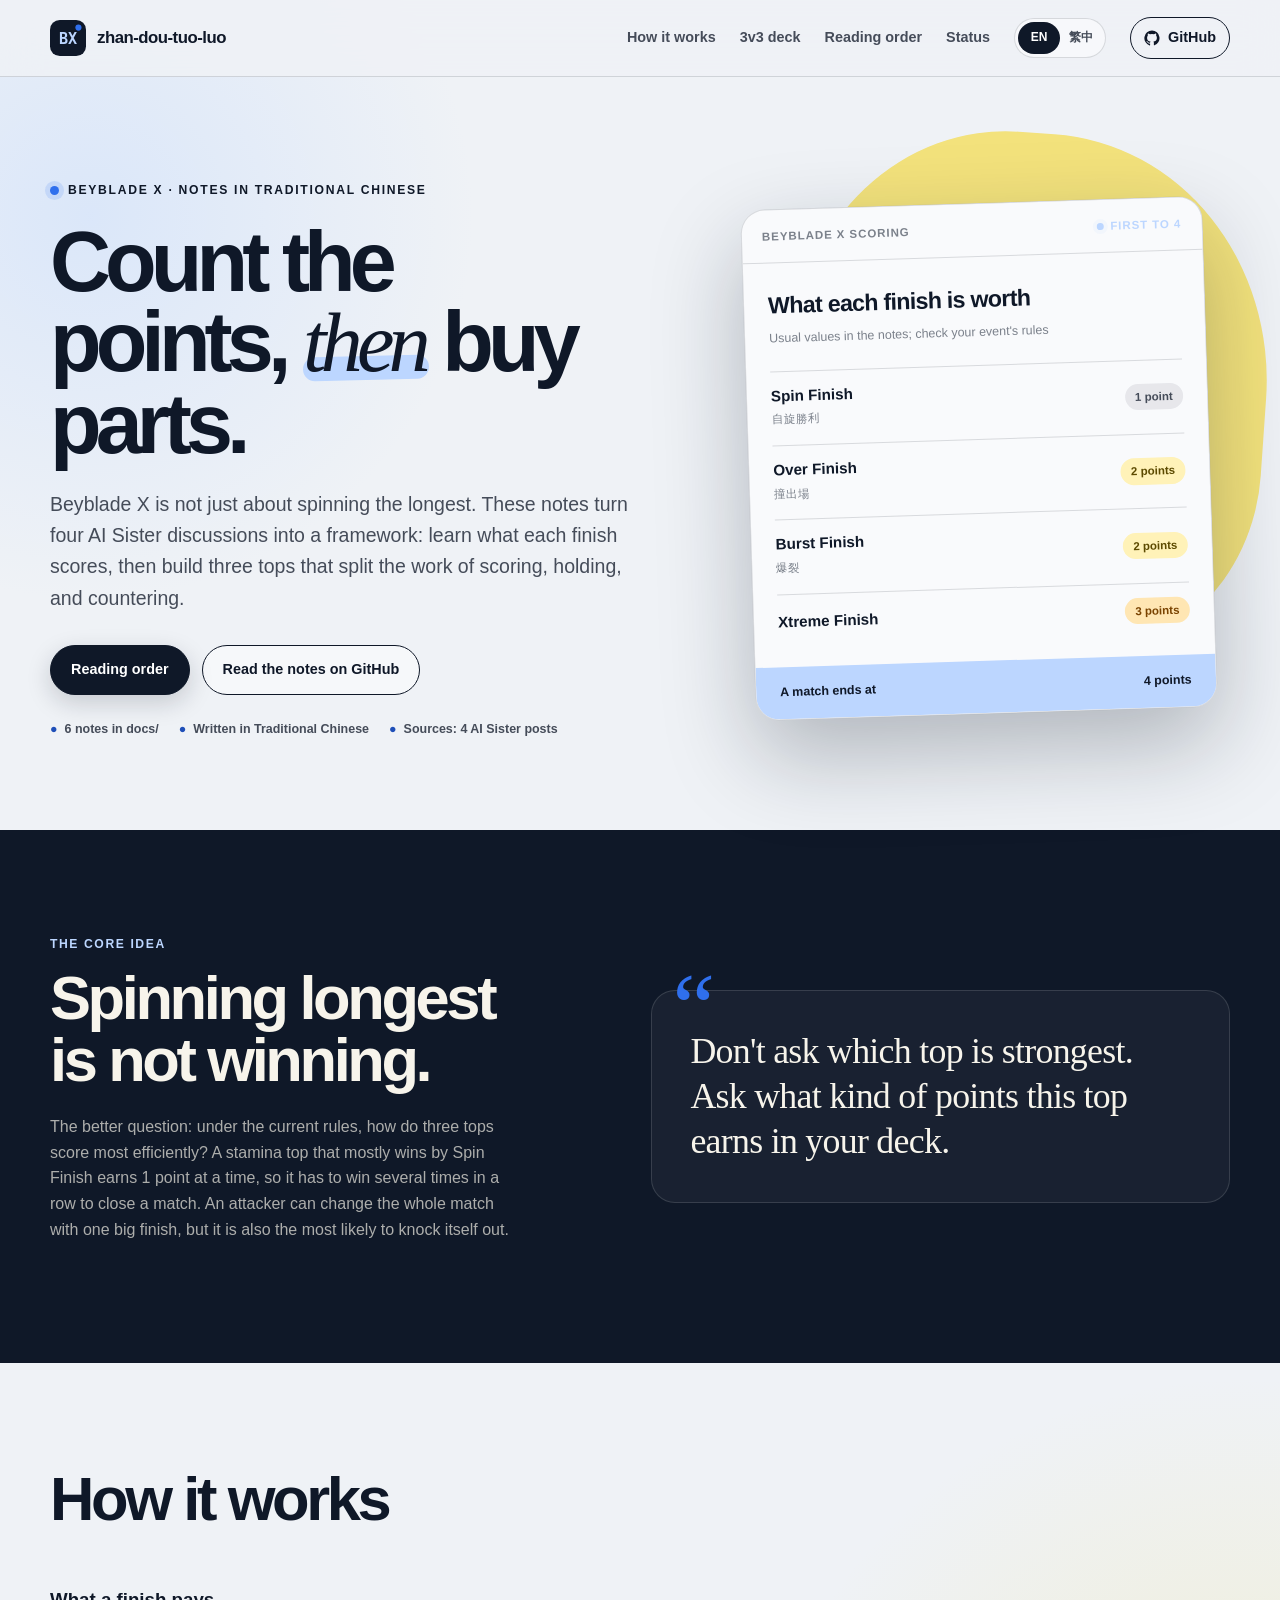
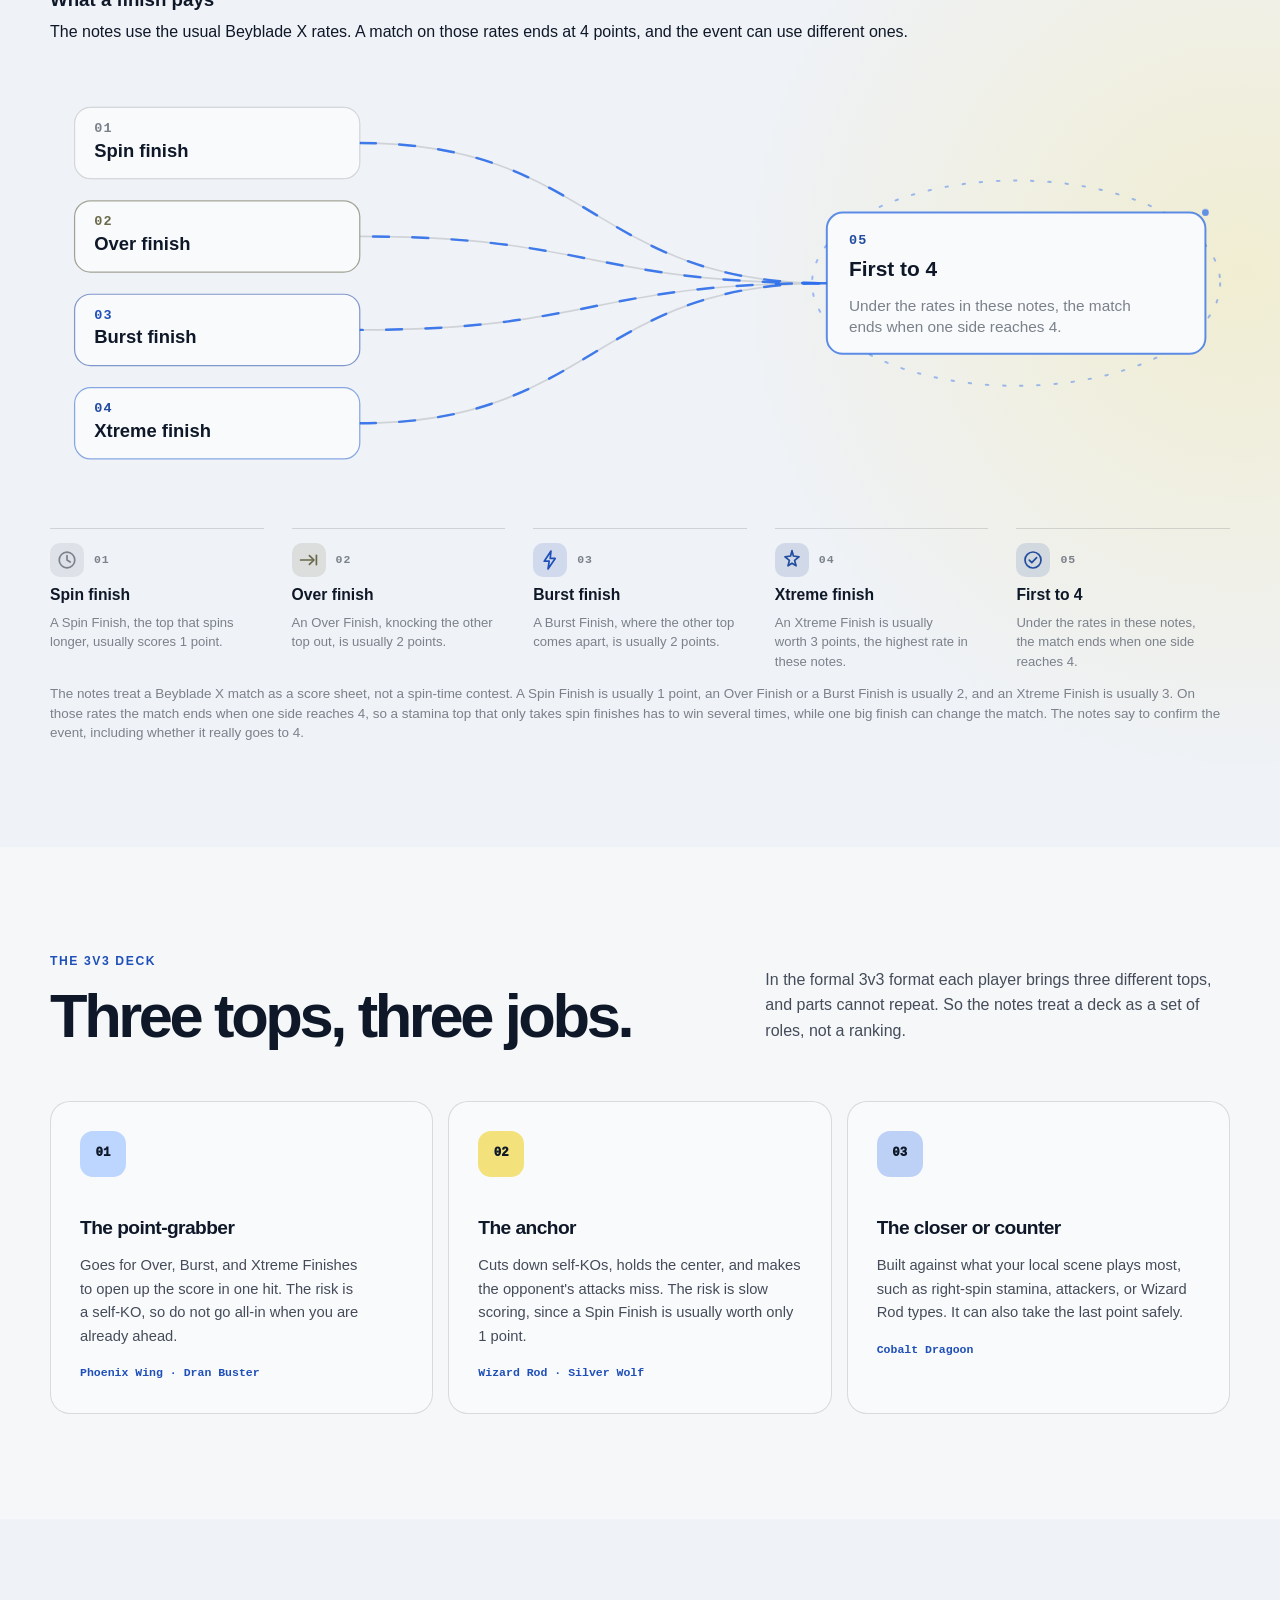
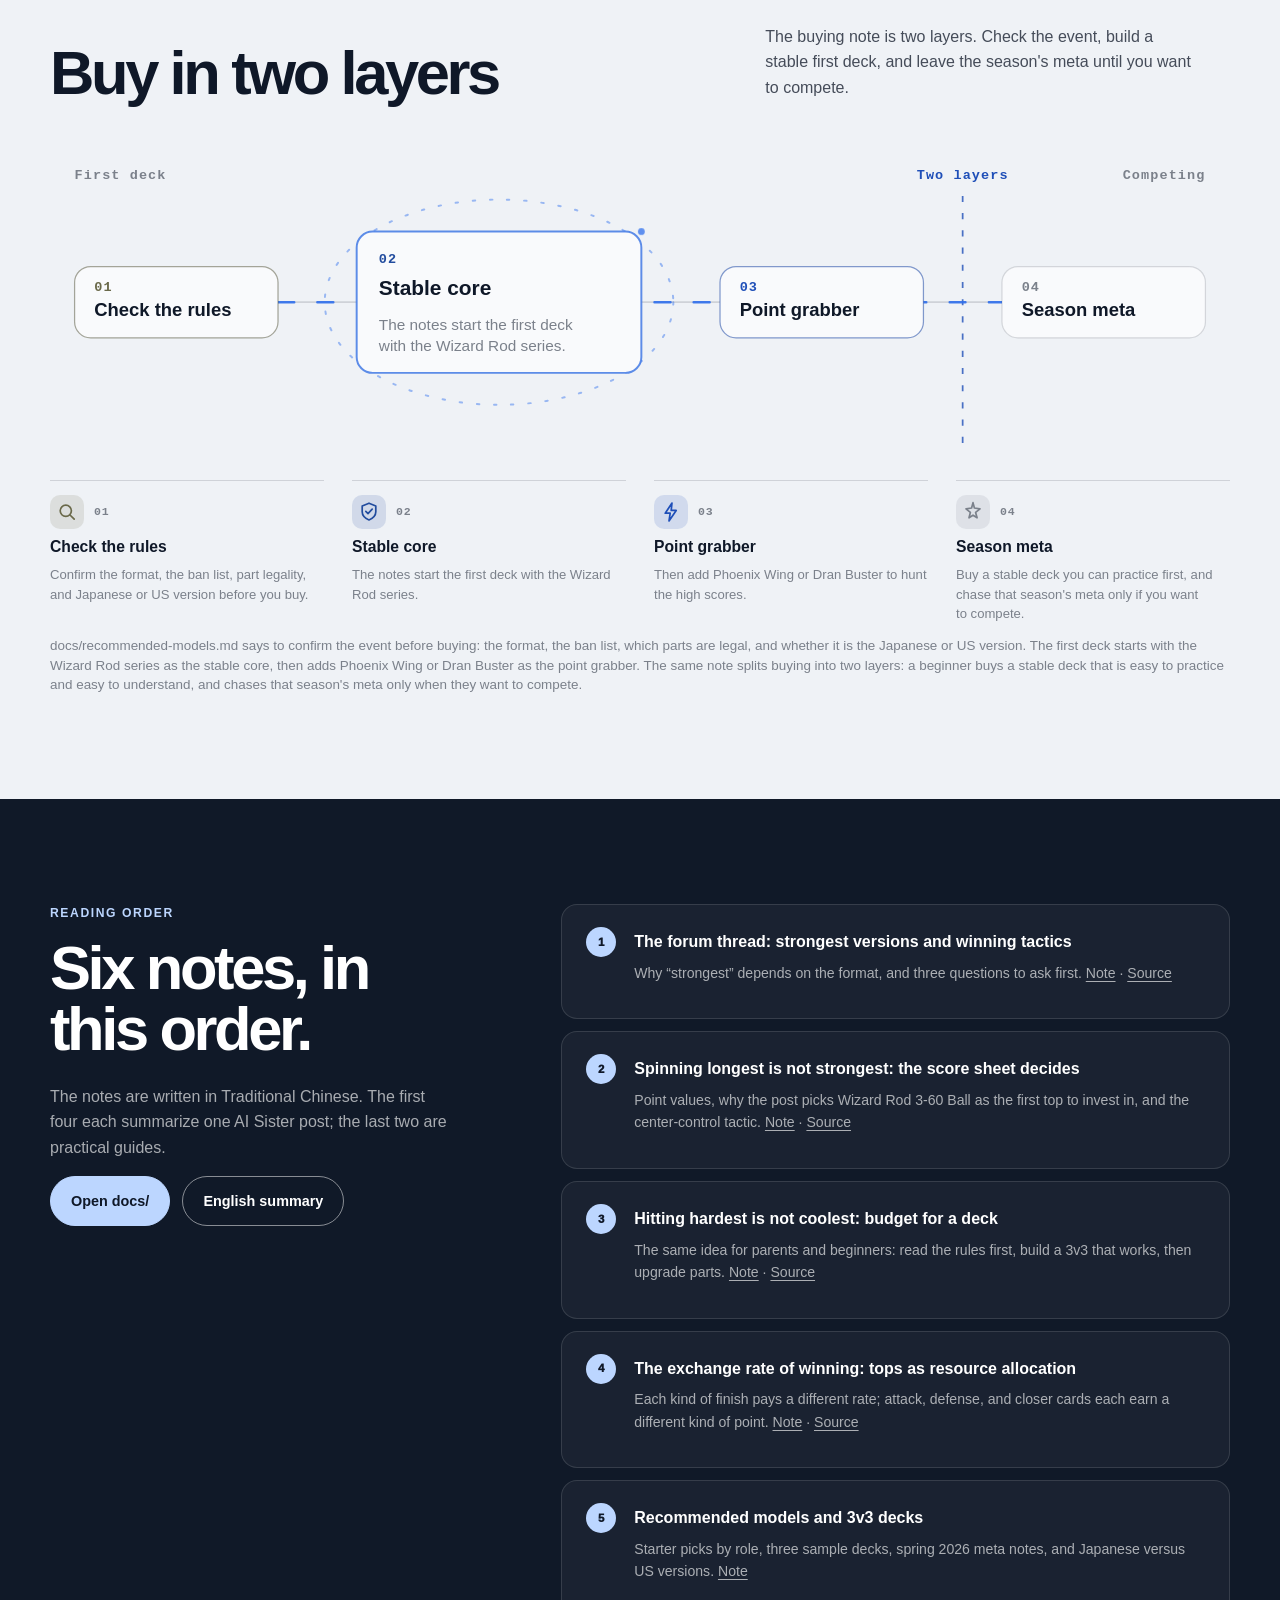
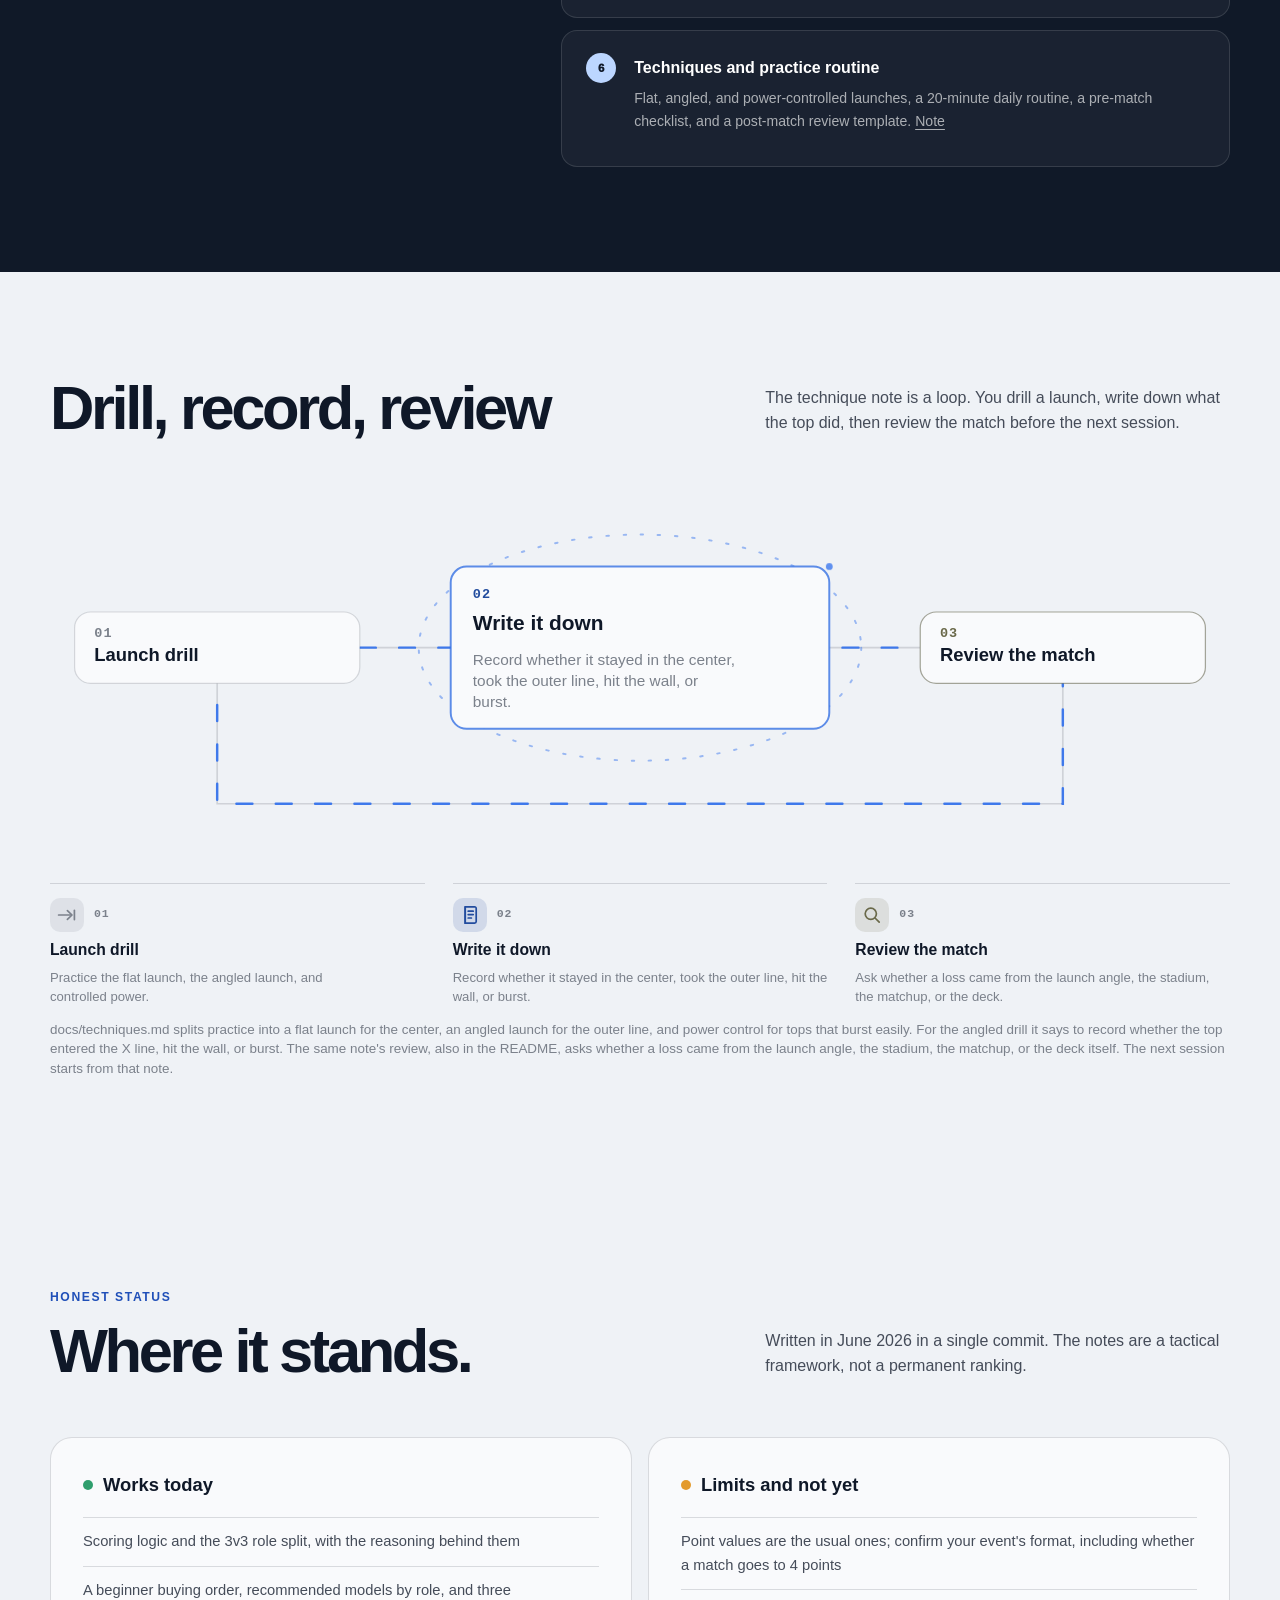
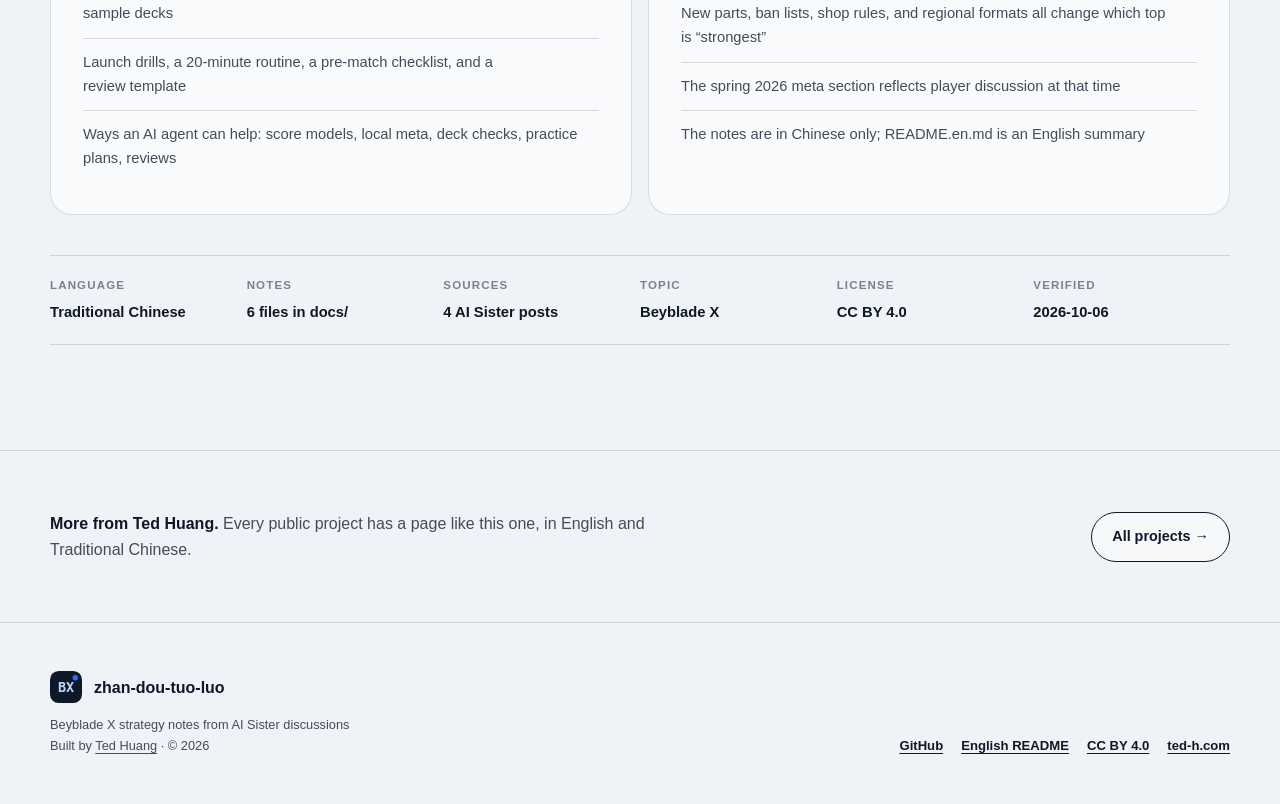
==== commit 5bf21b42: "Replace the repeated deck diagram with the buying order Buy in two layers follows docs/recommended-m" ====
--- a/site/index.html
+++ b/site/index.html
@@ -41,7 +41,7 @@
 <section class="band"><div class="section problem-grid"><div><div class="section-kicker"><span class="lang-en">The core idea</span><span class="lang-zh" lang="zh-Hant">核心觀念</span></div><h2 class="lang-en">Spinning longest is not winning.</h2><h2 class="lang-zh" lang="zh-Hant">轉最久，不一定最強。</h2><p class="lang-en">The better question: under the current rules, how do three tops score most efficiently? A stamina top that mostly wins by Spin Finish earns 1 point at a time, so it has to win several times in a row to close a match. An attacker can change the whole match with one big finish, but it is also the most likely to knock itself out.</p><p class="lang-zh" lang="zh-Hant">更好的問法是：在現在的規則下，怎麼用三顆陀螺把分數拿得最有效率？持久型主要靠自旋勝利，一次只拿 1 分，要連續成功好幾次才收得掉一場；攻擊型抓到一次大機會就能改變整場，但也最容易自爆。</p></div><blockquote class="lang-en quote">Don&#x27;t ask which top is strongest. Ask what kind of points this top earns in your deck.</blockquote><blockquote class="lang-zh quote" lang="zh-Hant">不要問「哪顆最強」，<br>改問「這顆在我的牌組裡負責賺哪一種分數」。</blockquote></div></section>
 <section class="section" id="how"><div class="section-heading "><div><h2 class="lang-en">How it works</h2><h2 class="lang-zh" lang="zh-Hant">運作方式</h2></div></div><div class="fd-story" id="score-rates"><h3 class="lang-en">What a finish pays</h3><h3 class="lang-zh" lang="zh-Hant">每種勝利值幾分</h3><p class="lang-en">The notes use the usual Beyblade X rates. A match on those rates ends at 4 points, and the event can use different ones.</p><p class="lang-zh" lang="zh-Hant">筆記用的是 Beyblade X 常見的計分。以這個算法先到 4 分就結束，賽制本身仍可能不同。</p><figure class="fd lang-en" data-fd="{&quot;columns&quot;:[[0,1,2,3],[4]],&quot;core&quot;:4}"><ol class="fd-legend"><li class="fd-node" data-step="0" data-tone="neutral" data-icon="clock"><span class="fd-head"><span class="fd-chip"></span><span class="fd-step" aria-hidden="true">01</span></span><p class="fd-title">Spin finish</p><p class="fd-note">A Spin Finish, the top that spins longer, usually scores 1 point.</p><span class="fd-link" aria-hidden="true"></span></li><li class="fd-node" data-step="1" data-tone="info" data-icon="forward"><span class="fd-head"><span class="fd-chip"></span><span class="fd-step" aria-hidden="true">02</span></span><p class="fd-title">Over finish</p><p class="fd-note">An Over Finish, knocking the other top out, is usually 2 points.</p><span class="fd-link" aria-hidden="true"></span></li><li class="fd-node" data-step="2" data-tone="warn" data-icon="bolt"><span class="fd-head"><span class="fd-chip"></span><span class="fd-step" aria-hidden="true">03</span></span><p class="fd-title">Burst finish</p><p class="fd-note">A Burst Finish, where the other top comes apart, is usually 2 points.</p><span class="fd-link" aria-hidden="true"></span></li><li class="fd-node" data-step="3" data-tone="accent" data-icon="spark"><span class="fd-head"><span class="fd-chip"></span><span class="fd-step" aria-hidden="true">04</span></span><p class="fd-title">Xtreme finish</p><p class="fd-note">An Xtreme Finish is usually worth 3 points, the highest rate in these notes.</p><span class="fd-link" aria-hidden="true"></span></li><li class="fd-node" data-step="4" data-tone="accent" data-icon="check"><span class="fd-head"><span class="fd-chip"></span><span class="fd-step" aria-hidden="true">05</span></span><p class="fd-title">First to 4</p><p class="fd-note">Under the rates in these notes, the match ends when one side reaches 4.</p></li></ol><ul class="fd-ticks"><li>spin finish is usually 1</li><li>over and burst are usually 2</li><li>xtreme is usually 3, then 4 ends it</li></ul><figcaption>The notes treat a Beyblade X match as a score sheet, not a spin-time contest. A Spin Finish is usually 1 point, an Over Finish or a Burst Finish is usually 2, and an Xtreme Finish is usually 3. On those rates the match ends when one side reaches 4, so a stamina top that only takes spin finishes has to win several times, while one big finish can change the match. The notes say to confirm the event, including whether it really goes to 4.</figcaption></figure><figure class="fd lang-zh" lang="zh-Hant" data-fd="{&quot;columns&quot;:[[0,1,2,3],[4]],&quot;core&quot;:4}"><ol class="fd-legend"><li class="fd-node" data-step="0" data-tone="neutral" data-icon="clock"><span class="fd-head"><span class="fd-chip"></span><span class="fd-step" aria-hidden="true">01</span></span><p class="fd-title">自旋勝利</p><p class="fd-note">自旋勝利是轉得比較久，通常只有 1 分。</p><span class="fd-link" aria-hidden="true"></span></li><li class="fd-node" data-step="1" data-tone="info" data-icon="forward"><span class="fd-head"><span class="fd-chip"></span><span class="fd-step" aria-hidden="true">02</span></span><p class="fd-title">撞出場</p><p class="fd-note">Over Finish 是把對手撞出場，通常是 2 分。</p><span class="fd-link" aria-hidden="true"></span></li><li class="fd-node" data-step="2" data-tone="warn" data-icon="bolt"><span class="fd-head"><span class="fd-chip"></span><span class="fd-step" aria-hidden="true">03</span></span><p class="fd-title">爆裂</p><p class="fd-note">Burst Finish 是把對手打到爆裂，通常是 2 分。</p><span class="fd-link" aria-hidden="true"></span></li><li class="fd-node" data-step="3" data-tone="accent" data-icon="spark"><span class="fd-head"><span class="fd-chip"></span><span class="fd-step" aria-hidden="true">04</span></span><p class="fd-title">Xtreme</p><p class="fd-note">Xtreme Finish 通常值 3 分，是這份筆記裡最高的分數。</p><span class="fd-link" aria-hidden="true"></span></li><li class="fd-node" data-step="4" data-tone="accent" data-icon="check"><span class="fd-head"><span class="fd-chip"></span><span class="fd-step" aria-hidden="true">05</span></span><p class="fd-title">先到 4 分</p><p class="fd-note">依照筆記裡的算法，一方先到 4 分，這場就結束。</p></li></ol><ul class="fd-ticks"><li>自旋通常 1 分</li><li>撞出和爆裂通常 2 分</li><li>極限通常 3 分，先到 4</li></ul><figcaption>筆記把 Beyblade X 看成分數帳，而不是比誰轉最久。自旋勝利通常 1 分，Over Finish 或 Burst Finish 通常 2 分，Xtreme Finish 通常 3 分。以這個算法，一方先到 4 分就結束，所以只靠自旋的持久型要連贏好幾次，一次大分就能改變整場。筆記也寫明賽前要確認賽制，包括是不是真的先到 4 分。</figcaption></figure></div></section>
 <section class="tinted" id="features"><div class="section"><div class="section-heading "><div><div class="section-kicker"><span class="lang-en">The 3v3 deck</span><span class="lang-zh" lang="zh-Hant">3v3 牌組思路</span></div><h2 class="lang-en">Three tops, three jobs.</h2><h2 class="lang-zh" lang="zh-Hant">三顆陀螺，三種分工。</h2></div><p class="lang-en">In the formal 3v3 format each player brings three different tops, and parts cannot repeat. So the notes treat a deck as a set of roles, not a ranking.</p><p class="lang-zh" lang="zh-Hant">3v3 正式配置要帶三顆不同的陀螺，零件不可重複。所以筆記把牌組看成分工，而不是排行榜。</p></div><div class="card-grid"><article class="card"><div class="card-icon">01</div><h3 class="lang-en">The point-grabber</h3><h3 class="lang-zh" lang="zh-Hant">搶分手</h3><p class="lang-en">Goes for Over, Burst, and Xtreme Finishes to open up the score in one hit. The risk is a self-KO, so do not go all-in when you are already ahead.</p><p class="lang-zh" lang="zh-Hant">負責 Over Finish、Burst Finish、Xtreme Finish，一次把分差拉開。風險是自爆，比分領先時不要無腦梭哈。</p><span class="tag">Phoenix Wing · Dran Buster</span></article><article class="card"><div class="card-icon">02</div><h3 class="lang-en">The anchor</h3><h3 class="lang-zh" lang="zh-Hant">穩守手</h3><p class="lang-en">Cuts down self-KOs, holds the center, and makes the opponent&#x27;s attacks miss. The risk is slow scoring, since a Spin Finish is usually worth only 1 point.</p><p class="lang-zh" lang="zh-Hant">負責減少自爆、守中心、逼對手攻擊失誤。風險是拿分慢，因為自旋勝利通常只有 1 分。</p><span class="tag">Wizard Rod · Silver Wolf</span></article><article class="card"><div class="card-icon">03</div><h3 class="lang-en">The closer or counter</h3><h3 class="lang-zh" lang="zh-Hant">收尾 / 反制手</h3><p class="lang-en">Built against what your local scene plays most, such as right-spin stamina, attackers, or Wizard Rod types. It can also take the last point safely.</p><p class="lang-zh" lang="zh-Hant">針對當地常見牌組，例如專打右迴持久、抗攻擊，或處理 Wizard Rod 類型；也可以用來穩穩補最後 1 分。</p><span class="tag">Cobalt Dragoon</span></article></div></div></section>
-<section class="section" id="deck-roles"><div class="section-heading "><div><h2 class="lang-en">Three tops, three jobs</h2><h2 class="lang-zh" lang="zh-Hant">三顆陀螺三種工作</h2></div><p class="lang-en">A formal 3v3 deck is three different tops, and parts cannot repeat. The notes split that deck into jobs instead of ranking a single top.</p><p class="lang-zh" lang="zh-Hant">正式 3v3 要帶三顆不同的陀螺，零件不能重複。筆記把牌組拆成三種工作，而不是替單顆排名。</p></div><figure class="fd lang-en" data-fd="{&quot;columns&quot;:[[0],[1,2,3]],&quot;core&quot;:0}"><ol class="fd-legend"><li class="fd-node" data-step="0" data-tone="accent" data-icon="hub"><span class="fd-head"><span class="fd-chip"></span><span class="fd-step" aria-hidden="true">01</span></span><p class="fd-title">Three tops</p><p class="fd-note">You bring three different tops. Parts cannot be repeated across them.</p><span class="fd-link" aria-hidden="true"></span></li><li class="fd-node" data-step="1" data-tone="warn" data-icon="bolt"><span class="fd-head"><span class="fd-chip"></span><span class="fd-step" aria-hidden="true">02</span></span><p class="fd-title">Point grabber</p><p class="fd-note">It hunts Over, Burst, and Xtreme finishes, and it is the one most likely to knock itself out.</p><span class="fd-link" aria-hidden="true"></span></li><li class="fd-node" data-step="2" data-tone="neutral" data-icon="shield"><span class="fd-head"><span class="fd-chip"></span><span class="fd-step" aria-hidden="true">03</span></span><p class="fd-title">The anchor</p><p class="fd-note">It holds the center and mostly scores by the 1-point spin finish.</p><span class="fd-link" aria-hidden="true"></span></li><li class="fd-node" data-step="3" data-tone="info" data-icon="route"><span class="fd-head"><span class="fd-chip"></span><span class="fd-step" aria-hidden="true">04</span></span><p class="fd-title">The counter</p><p class="fd-note">It is built against the local scene, and it can also take the last point safely.</p></li></ol><ul class="fd-ticks"><li>three tops, parts cannot repeat</li><li>grabber, anchor, and counter</li><li>jobs, not a single ranking</li></ul><figcaption>In the formal 3v3 format the notes describe, each player brings three different tops and parts cannot repeat. The point grabber goes for Over, Burst, and Xtreme finishes and can knock itself out. The anchor holds the center and mostly earns the 1-point spin finish. The counter is chosen for the local scene, such as right-spin stamina or Wizard Rod types, and it can also take the last point. The notes treat that as a split of jobs, not a ranking of one strongest top.</figcaption></figure><figure class="fd lang-zh" lang="zh-Hant" data-fd="{&quot;columns&quot;:[[0],[1,2,3]],&quot;core&quot;:0}"><ol class="fd-legend"><li class="fd-node" data-step="0" data-tone="accent" data-icon="hub"><span class="fd-head"><span class="fd-chip"></span><span class="fd-step" aria-hidden="true">01</span></span><p class="fd-title">三顆分工</p><p class="fd-note">上場帶三顆不同的陀螺，零件不能在三顆之間重複。</p><span class="fd-link" aria-hidden="true"></span></li><li class="fd-node" data-step="1" data-tone="warn" data-icon="bolt"><span class="fd-head"><span class="fd-chip"></span><span class="fd-step" aria-hidden="true">02</span></span><p class="fd-title">搶分手</p><p class="fd-note">它追 Over、Burst、Xtreme，也是最容易自己爆掉的一顆。</p><span class="fd-link" aria-hidden="true"></span></li><li class="fd-node" data-step="2" data-tone="neutral" data-icon="shield"><span class="fd-head"><span class="fd-chip"></span><span class="fd-step" aria-hidden="true">03</span></span><p class="fd-title">穩守手</p><p class="fd-note">它守住中心，拿分多半靠 1 分的自旋勝利。</p><span class="fd-link" aria-hidden="true"></span></li><li class="fd-node" data-step="3" data-tone="info" data-icon="route"><span class="fd-head"><span class="fd-chip"></span><span class="fd-step" aria-hidden="true">04</span></span><p class="fd-title">反制手</p><p class="fd-note">它針對當地常見牌組，也可以用來穩穩補最後 1 分。</p></li></ol><ul class="fd-ticks"><li>三顆不同，零件不重複</li><li>搶分、穩守、反制</li><li>看分工，不排單顆</li></ul><figcaption>筆記講的正式 3v3，每人帶三顆不同的陀螺，零件不能重複。搶分手追 Over、Burst、Xtreme，也可能自爆。穩守手守中心，拿分多半是 1 分的自旋勝利。反制手針對當地常見牌組，例如右迴持久或 Wizard Rod 類型，也可以穩穩補最後 1 分。筆記把這看成分工，不是替單顆排最強。</figcaption></figure></section>
+<section class="section" id="buy-layers"><div class="section-heading "><div><h2 class="lang-en">Buy in two layers</h2><h2 class="lang-zh" lang="zh-Hant">分兩層買</h2></div><p class="lang-en">The buying note is two layers. Check the event, build a stable first deck, and leave the season&#x27;s meta until you want to compete.</p><p class="lang-zh" lang="zh-Hant">購買筆記分成兩層。先查賽制並組一套穩定的第一套，想打比賽再追當季。</p></div><figure class="fd lang-en" data-fd="{&quot;columns&quot;:[[0],[1],[2],[3]],&quot;core&quot;:1,&quot;boundaryAfter&quot;:2}"><ol class="fd-legend"><li class="fd-node" data-step="0" data-tone="info" data-icon="search"><span class="fd-head"><span class="fd-chip"></span><span class="fd-step" aria-hidden="true">01</span></span><p class="fd-title">Check the rules</p><p class="fd-note">Confirm the format, the ban list, part legality, and Japanese or US version before you buy.</p><span class="fd-link" aria-hidden="true"></span></li><li class="fd-node" data-step="1" data-tone="accent" data-icon="shield"><span class="fd-head"><span class="fd-chip"></span><span class="fd-step" aria-hidden="true">02</span></span><p class="fd-title">Stable core</p><p class="fd-note">The notes start the first deck with the Wizard Rod series.</p><span class="fd-link" aria-hidden="true"></span></li><li class="fd-node" data-step="2" data-tone="warn" data-icon="bolt"><span class="fd-head"><span class="fd-chip"></span><span class="fd-step" aria-hidden="true">03</span></span><p class="fd-title">Point grabber</p><p class="fd-note">Then add Phoenix Wing or Dran Buster to hunt the high scores.</p><span class="fd-link" aria-hidden="true"></span></li><li class="fd-node" data-step="3" data-tone="neutral" data-icon="spark"><span class="fd-head"><span class="fd-chip"></span><span class="fd-step" aria-hidden="true">04</span></span><p class="fd-title">Season meta</p><p class="fd-note">Buy a stable deck you can practice first, and chase that season&#x27;s meta only if you want to compete.</p></li></ol><ul class="fd-ticks"><li>check the event rules before you buy</li><li>first deck is Wizard Rod plus a grabber</li><li>meta is only for competing</li></ul><ul class="fd-zones"><li>First deck</li><li>Two layers</li><li>Competing</li></ul><figcaption>docs/recommended-models.md says to confirm the event before buying: the format, the ban list, which parts are legal, and whether it is the Japanese or US version. The first deck starts with the Wizard Rod series as the stable core, then adds Phoenix Wing or Dran Buster as the point grabber. The same note splits buying into two layers: a beginner buys a stable deck that is easy to practice and easy to understand, and chases that season&#x27;s meta only when they want to compete.</figcaption></figure><figure class="fd lang-zh" lang="zh-Hant" data-fd="{&quot;columns&quot;:[[0],[1],[2],[3]],&quot;core&quot;:1,&quot;boundaryAfter&quot;:2}"><ol class="fd-legend"><li class="fd-node" data-step="0" data-tone="info" data-icon="search"><span class="fd-head"><span class="fd-chip"></span><span class="fd-step" aria-hidden="true">01</span></span><p class="fd-title">先查規則</p><p class="fd-note">買之前先確認賽制、禁用表、零件合法性，以及日版或美版。</p><span class="fd-link" aria-hidden="true"></span></li><li class="fd-node" data-step="1" data-tone="accent" data-icon="shield"><span class="fd-head"><span class="fd-chip"></span><span class="fd-step" aria-hidden="true">02</span></span><p class="fd-title">穩定核心</p><p class="fd-note">筆記的第一套從 Wizard Rod 系列當穩定核心。</p><span class="fd-link" aria-hidden="true"></span></li><li class="fd-node" data-step="2" data-tone="warn" data-icon="bolt"><span class="fd-head"><span class="fd-chip"></span><span class="fd-step" aria-hidden="true">03</span></span><p class="fd-title">加上搶分</p><p class="fd-note">再加 Phoenix Wing 或 Dran Buster 來搶大分。</p><span class="fd-link" aria-hidden="true"></span></li><li class="fd-node" data-step="3" data-tone="neutral" data-icon="spark"><span class="fd-head"><span class="fd-chip"></span><span class="fd-step" aria-hidden="true">04</span></span><p class="fd-title">再追當季</p><p class="fd-note">新手先買穩定、好練、好理解的牌組，想打比賽再追當季 meta。</p></li></ol><ul class="fd-ticks"><li>買之前先查賽制</li><li>第一套是核心加搶分</li><li>想比賽再追當季</li></ul><ul class="fd-zones"><li>新手第一套</li><li>分兩層</li><li>想打比賽</li></ul><figcaption>docs/recommended-models.md 寫明購買前要確認賽制、禁用表、零件合法性，以及日版或美版。第一套從 Wizard Rod 系列當穩定核心，再加 Phoenix Wing 或 Dran Buster 當搶分手。同一篇筆記把購買分成兩層：新手先買穩定、好練、好理解的牌組，想打比賽再追當季 meta。</figcaption></figure></section>
 <section class="dark-band" id="start"><div class="section qs-grid"><div><div class="section-kicker"><span class="lang-en">Reading order</span><span class="lang-zh" lang="zh-Hant">閱讀順序</span></div><h2 class="lang-en">Six notes, in this order.</h2><h2 class="lang-zh" lang="zh-Hant">六篇筆記，這樣讀。</h2><p class="lang-en">The notes are written in Traditional Chinese. The first four each summarize one AI Sister post; the last two are practical guides.</p><p class="lang-zh" lang="zh-Hant">前四篇各整理一篇 AI Sister 文章，後兩篇是實用指南。</p><div class="button-row"><a class="button button-primary" href="https://github.com/teddashh/zhan-dou-tuo-luo/tree/main/docs"><span class="lang-en">Open docs/</span><span class="lang-zh" lang="zh-Hant">打開 docs/</span></a><a class="button button-secondary" href="https://github.com/teddashh/zhan-dou-tuo-luo/blob/main/README.en.md"><span class="lang-en">English summary</span><span class="lang-zh" lang="zh-Hant">英文摘要</span></a></div></div><div class="steps"><article class="step"><h3 class="lang-en">The forum thread: strongest versions and winning tactics</h3><h3 class="lang-zh" lang="zh-Hant">論壇原題：戰鬥陀螺最強版本比較與勝率最高戰術分享</h3><p class="lang-en">Why “strongest” depends on the format, and three questions to ask first. <a href="https://github.com/teddashh/zhan-dou-tuo-luo/blob/main/docs/01-forum-248.md">Note</a> · <a href="https://ai-sister.com/en/forum/post/248">Source</a></p><p class="lang-zh" lang="zh-Hant">為什麼「最強」要放進賽制看，以及問之前先想的三件事。<a href="https://github.com/teddashh/zhan-dou-tuo-luo/blob/main/docs/01-forum-248.md">筆記</a> · <a href="https://ai-sister.com/zh-TW/forum/post/248">原文</a></p></article><article class="step"><h3 class="lang-en">Spinning longest is not strongest: the score sheet decides</h3><h3 class="lang-zh" lang="zh-Hant">轉最久的不一定最強：分數帳才是勝率核心</h3><p class="lang-en">Point values, why the post picks Wizard Rod 3-60 Ball as the first top to invest in, and the center-control tactic. <a href="https://github.com/teddashh/zhan-dou-tuo-luo/blob/main/docs/02-blog-602.md">Note</a> · <a href="https://ai-sister.com/en/blog/602">Source</a></p><p class="lang-zh" lang="zh-Hant">各種勝利的分數、原文為什麼偏向把 Wizard Rod 3-60 Ball 當第一顆主力，以及中心控盤戰術。<a href="https://github.com/teddashh/zhan-dou-tuo-luo/blob/main/docs/02-blog-602.md">筆記</a> · <a href="https://ai-sister.com/zh-TW/blog/602">原文</a></p></article><article class="step"><h3 class="lang-en">Hitting hardest is not coolest: budget for a deck</h3><h3 class="lang-zh" lang="zh-Hant">撞最兇不一定最帥：零用錢也要算牌組</h3><p class="lang-en">The same idea for parents and beginners: read the rules first, build a 3v3 that works, then upgrade parts. <a href="https://github.com/teddashh/zhan-dou-tuo-luo/blob/main/docs/03-blog-603.md">Note</a> · <a href="https://ai-sister.com/en/blog/603">Source</a></p><p class="lang-zh" lang="zh-Hant">用家長和新手的角度講同一件事：先讀規則、先組一套能用的 3v3，再慢慢升級零件。<a href="https://github.com/teddashh/zhan-dou-tuo-luo/blob/main/docs/03-blog-603.md">筆記</a> · <a href="https://ai-sister.com/zh-TW/blog/603">原文</a></p></article><article class="step"><h3 class="lang-en">The exchange rate of winning: tops as resource allocation</h3><h3 class="lang-zh" lang="zh-Hant">勝負的匯率：把陀螺當成資源配置</h3><p class="lang-en">Each kind of finish pays a different rate; attack, defense, and closer cards each earn a different kind of point. <a href="https://github.com/teddashh/zhan-dou-tuo-luo/blob/main/docs/04-blog-604.md">Note</a> · <a href="https://ai-sister.com/en/blog/604">Source</a></p><p class="lang-zh" lang="zh-Hant">不同勝利方式有不同報酬，攻擊牌、防守牌、收尾牌各自負責賺不同的分數。<a href="https://github.com/teddashh/zhan-dou-tuo-luo/blob/main/docs/04-blog-604.md">筆記</a> · <a href="https://ai-sister.com/zh-TW/blog/604">原文</a></p></article><article class="step"><h3 class="lang-en">Recommended models and 3v3 decks</h3><h3 class="lang-zh" lang="zh-Hant">推薦型號與 3v3 牌組配置</h3><p class="lang-en">Starter picks by role, three sample decks, spring 2026 meta notes, and Japanese versus US versions. <a href="https://github.com/teddashh/zhan-dou-tuo-luo/blob/main/docs/recommended-models.md">Note</a></p><p class="lang-zh" lang="zh-Hant">依角色推薦的新手型號、三套牌組範例、2026 春季 meta 觀察，以及日版與美版的差別。<a href="https://github.com/teddashh/zhan-dou-tuo-luo/blob/main/docs/recommended-models.md">筆記</a></p></article><article class="step"><h3 class="lang-en">Techniques and practice routine</h3><h3 class="lang-zh" lang="zh-Hant">實戰技巧與訓練菜單</h3><p class="lang-en">Flat, angled, and power-controlled launches, a 20-minute daily routine, a pre-match checklist, and a post-match review template. <a href="https://github.com/teddashh/zhan-dou-tuo-luo/blob/main/docs/techniques.md">Note</a></p><p class="lang-zh" lang="zh-Hant">平射、斜射、弱射控力，20 分鐘日常訓練、賽前檢查表與賽後復盤模板。<a href="https://github.com/teddashh/zhan-dou-tuo-luo/blob/main/docs/techniques.md">筆記</a></p></article></div></div></section>
 <section class="section" id="practice-loop"><div class="section-heading "><div><h2 class="lang-en">Drill, record, review</h2><h2 class="lang-zh" lang="zh-Hant">練、記、再復盤</h2></div><p class="lang-en">The technique note is a loop. You drill a launch, write down what the top did, then review the match before the next session.</p><p class="lang-zh" lang="zh-Hant">技巧筆記是一個循環。先練一種發射，記下陀螺的結果，賽後再復盤，下一回接著練。</p></div><figure class="fd lang-en" data-fd="{&quot;columns&quot;:[[0],[1],[2]],&quot;core&quot;:1,&quot;loop&quot;:true}"><ol class="fd-legend"><li class="fd-node" data-step="0" data-tone="neutral" data-icon="forward"><span class="fd-head"><span class="fd-chip"></span><span class="fd-step" aria-hidden="true">01</span></span><p class="fd-title">Launch drill</p><p class="fd-note">Practice the flat launch, the angled launch, and controlled power.</p><span class="fd-link" aria-hidden="true"></span></li><li class="fd-node" data-step="1" data-tone="accent" data-icon="ledger"><span class="fd-head"><span class="fd-chip"></span><span class="fd-step" aria-hidden="true">02</span></span><p class="fd-title">Write it down</p><p class="fd-note">Record whether it stayed in the center, took the outer line, hit the wall, or burst.</p><span class="fd-link" aria-hidden="true"></span></li><li class="fd-node" data-step="2" data-tone="info" data-icon="search"><span class="fd-head"><span class="fd-chip"></span><span class="fd-step" aria-hidden="true">03</span></span><p class="fd-title">Review the match</p><p class="fd-note">Ask whether a loss came from the launch angle, the stadium, the matchup, or the deck.</p></li></ol><ul class="fd-ticks"><li>flat, angled, and power drills</li><li>write down the top&#x27;s path</li><li>review before the next session</li></ul><figcaption>docs/techniques.md splits practice into a flat launch for the center, an angled launch for the outer line, and power control for tops that burst easily. For the angled drill it says to record whether the top entered the X line, hit the wall, or burst. The same note&#x27;s review, also in the README, asks whether a loss came from the launch angle, the stadium, the matchup, or the deck itself. The next session starts from that note.</figcaption></figure><figure class="fd lang-zh" lang="zh-Hant" data-fd="{&quot;columns&quot;:[[0],[1],[2]],&quot;core&quot;:1,&quot;loop&quot;:true}"><ol class="fd-legend"><li class="fd-node" data-step="0" data-tone="neutral" data-icon="forward"><span class="fd-head"><span class="fd-chip"></span><span class="fd-step" aria-hidden="true">01</span></span><p class="fd-title">練習發射</p><p class="fd-note">練平射、斜射，以及控制力道。</p><span class="fd-link" aria-hidden="true"></span></li><li class="fd-node" data-step="1" data-tone="accent" data-icon="ledger"><span class="fd-head"><span class="fd-chip"></span><span class="fd-step" aria-hidden="true">02</span></span><p class="fd-title">記下結果</p><p class="fd-note">記下它留在中心、走到外圈、撞牆，還是爆掉。</p><span class="fd-link" aria-hidden="true"></span></li><li class="fd-node" data-step="2" data-tone="info" data-icon="search"><span class="fd-head"><span class="fd-chip"></span><span class="fd-step" aria-hidden="true">03</span></span><p class="fd-title">賽後復盤</p><p class="fd-note">問這場輸在發射角度、場地、對位，還是牌組本身。</p></li></ol><ul class="fd-ticks"><li>平射、斜射、控力</li><li>記下陀螺的路線</li><li>下一回之前先復盤</li></ul><figcaption>docs/techniques.md 把練習分成守中心的平射、走外圈的斜射，以及給容易自爆的陀螺用的控力。斜射那段要記下它是進 X 線、撞牆，還是爆掉。同一篇的復盤，README 也寫了：輸是因為發射角度、場地、對位，還是牌組本身。下一回練習從這份紀錄接著做。</figcaption></figure></section>
 <section class="section" id="status"><div class="section-heading "><div><div class="section-kicker"><span class="lang-en">Honest status</span><span class="lang-zh" lang="zh-Hant">誠實的現況</span></div><h2 class="lang-en">Where it stands.</h2><h2 class="lang-zh" lang="zh-Hant">目前的樣子。</h2></div><p class="lang-en">Written in June 2026 in a single commit. The notes are a tactical framework, not a permanent ranking.</p><p class="lang-zh" lang="zh-Hant">2026 年 6 月一次寫完。這份筆記適合當作戰術框架，不是永久排行榜。</p></div><div class="status-grid"><div class="status-col"><h3 class="lang-en">Works today</h3><h3 class="lang-zh" lang="zh-Hant">目前可用</h3><ul><li class="lang-en">Scoring logic and the 3v3 role split, with the reasoning behind them</li><li class="lang-zh" lang="zh-Hant">計分邏輯與 3v3 分工，以及背後的理由</li><li class="lang-en">A beginner buying order, recommended models by role, and three sample decks</li><li class="lang-zh" lang="zh-Hant">新手購買順序、依角色推薦的型號，以及三套牌組範例</li><li class="lang-en">Launch drills, a 20-minute routine, a pre-match checklist, and a review template</li><li class="lang-zh" lang="zh-Hant">發射練習、20 分鐘訓練菜單、賽前檢查表與復盤模板</li><li class="lang-en">Ways an AI agent can help: score models, local meta, deck checks, practice plans, reviews</li><li class="lang-zh" lang="zh-Hant">AI Agent 可以幫的忙：分數模型、當地 meta、牌組假設、訓練菜單、賽後復盤</li></ul></div><div class="status-col is-limits"><h3 class="lang-en">Limits and not yet</h3><h3 class="lang-zh" lang="zh-Hant">限制與尚未完成</h3><ul><li class="lang-en">Point values are the usual ones; confirm your event&#x27;s format, including whether a match goes to 4 points</li><li class="lang-zh" lang="zh-Hant">分數是一般情況，賽前要確認賽制，包括是不是先到 4 分</li><li class="lang-en">New parts, ban lists, shop rules, and regional formats all change which top is “strongest”</li><li class="lang-zh" lang="zh-Hant">新零件、官方禁用表、店家規則、地區賽制，都會影響「最強」的答案</li><li class="lang-en">The spring 2026 meta section reflects player discussion at that time</li><li class="lang-zh" lang="zh-Hant">2026 春季 meta 觀察反映的是當時的玩家討論</li><li class="lang-en">The notes are in Chinese only; README.en.md is an English summary</li><li class="lang-zh" lang="zh-Hant">筆記只有中文版，README.en.md 是英文摘要</li></ul></div></div><dl class="facts"><div class="fact"><dt><span class="lang-en">Language</span><span class="lang-zh" lang="zh-Hant">語言</span></dt><dd><span class="lang-en">Traditional Chinese</span><span class="lang-zh" lang="zh-Hant">繁體中文</span></dd></div><div class="fact"><dt><span class="lang-en">Notes</span><span class="lang-zh" lang="zh-Hant">筆記</span></dt><dd><span class="lang-en">6 files in docs/</span><span class="lang-zh" lang="zh-Hant">docs/ 內 6 篇</span></dd></div><div class="fact"><dt><span class="lang-en">Sources</span><span class="lang-zh" lang="zh-Hant">來源</span></dt><dd><span class="lang-en">4 AI Sister posts</span><span class="lang-zh" lang="zh-Hant">4 篇 AI Sister 文章</span></dd></div><div class="fact"><dt><span class="lang-en">Topic</span><span class="lang-zh" lang="zh-Hant">主題</span></dt><dd><span>Beyblade X</span></dd></div><div class="fact"><dt><span class="lang-en">License</span><span class="lang-zh" lang="zh-Hant">授權</span></dt><dd><span>CC BY 4.0</span></dd></div><div class="fact"><dt><span class="lang-en">Verified</span><span class="lang-zh" lang="zh-Hant">查核日期</span></dt><dd><span>2026-10-06</span></dd></div></dl></section>
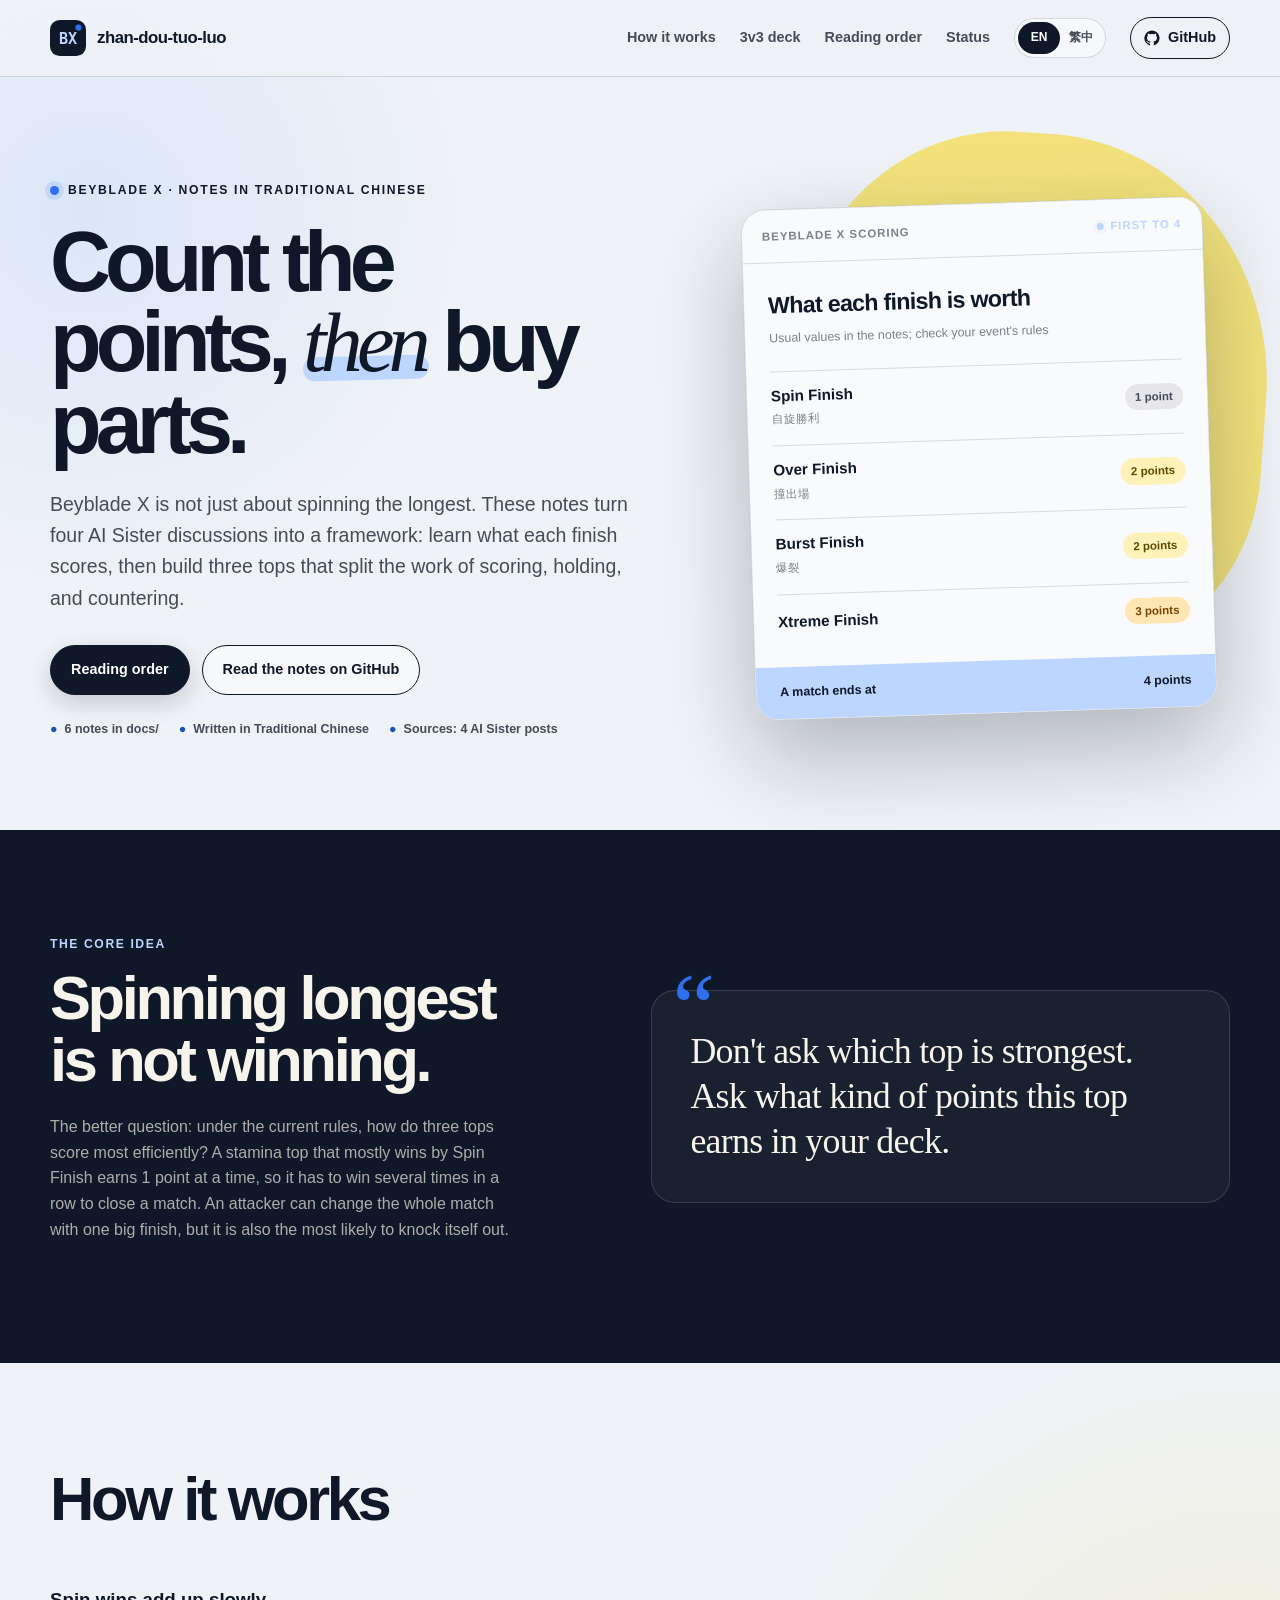
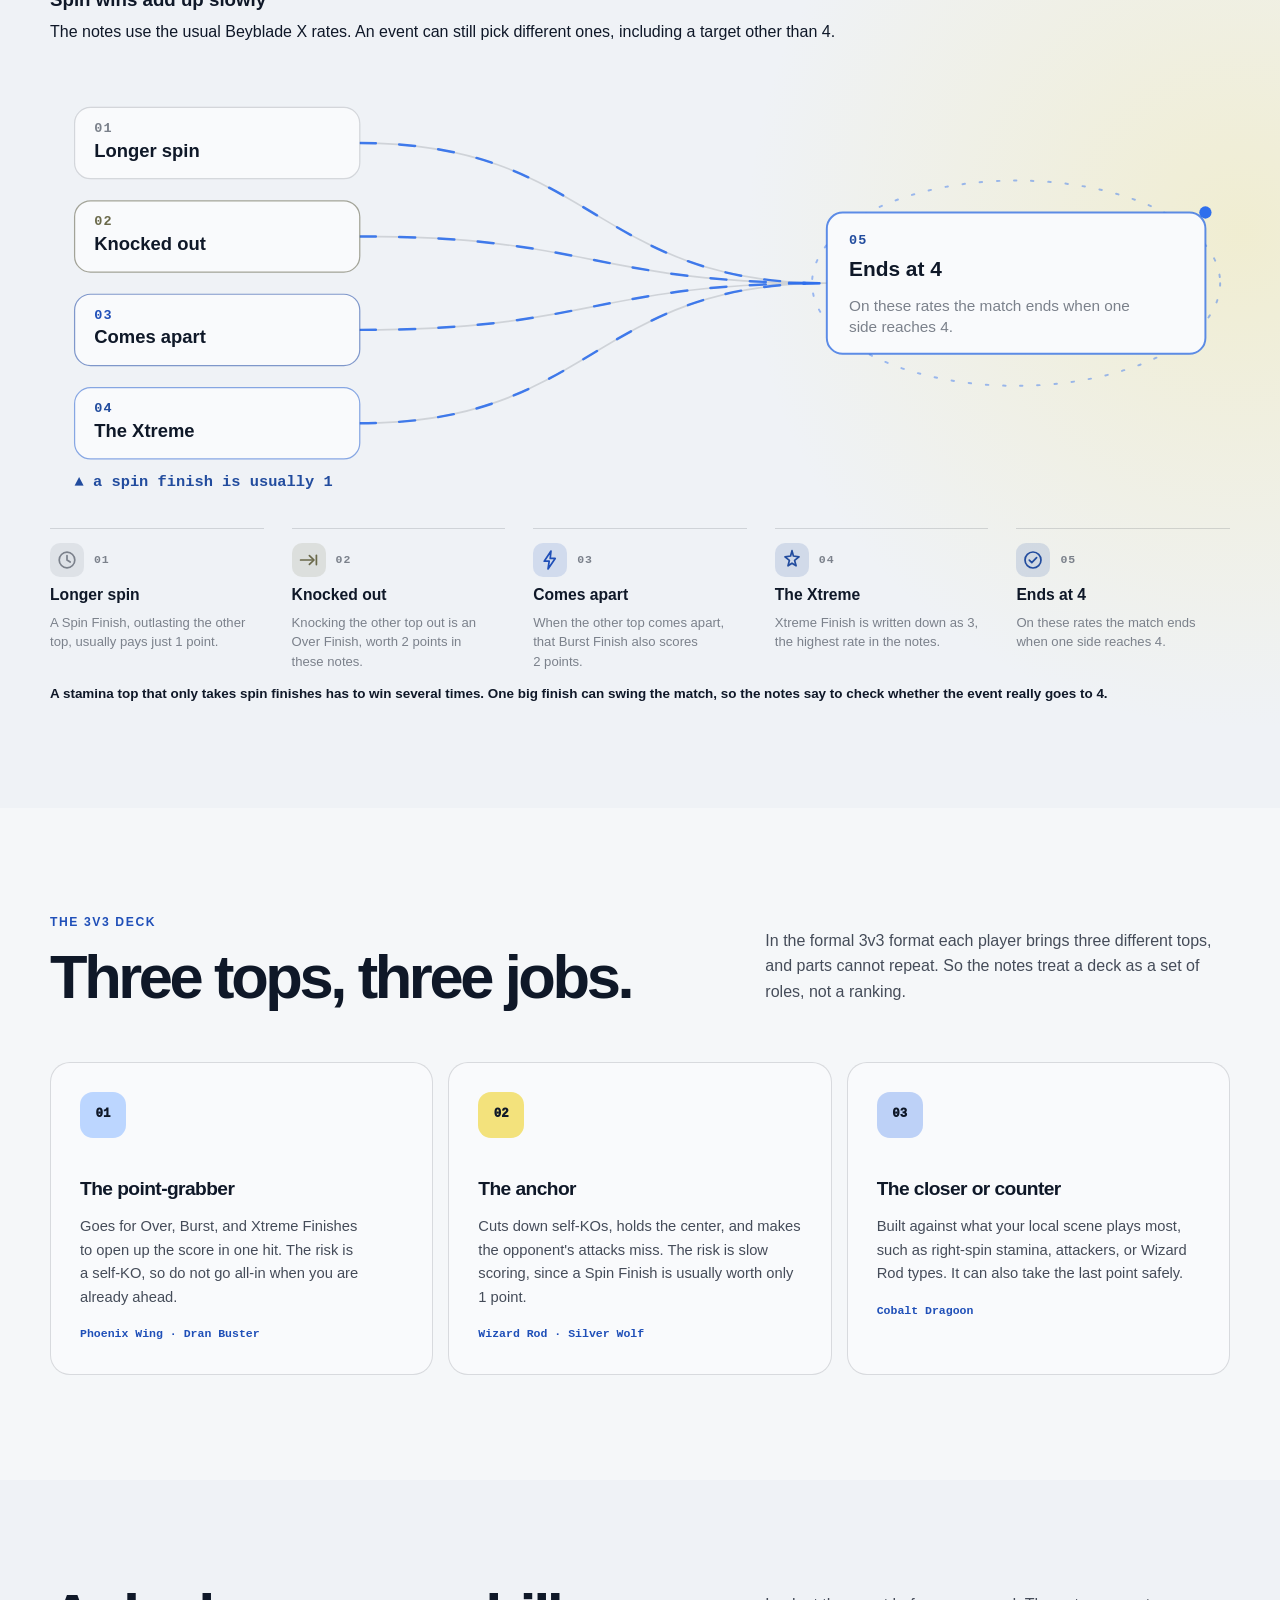
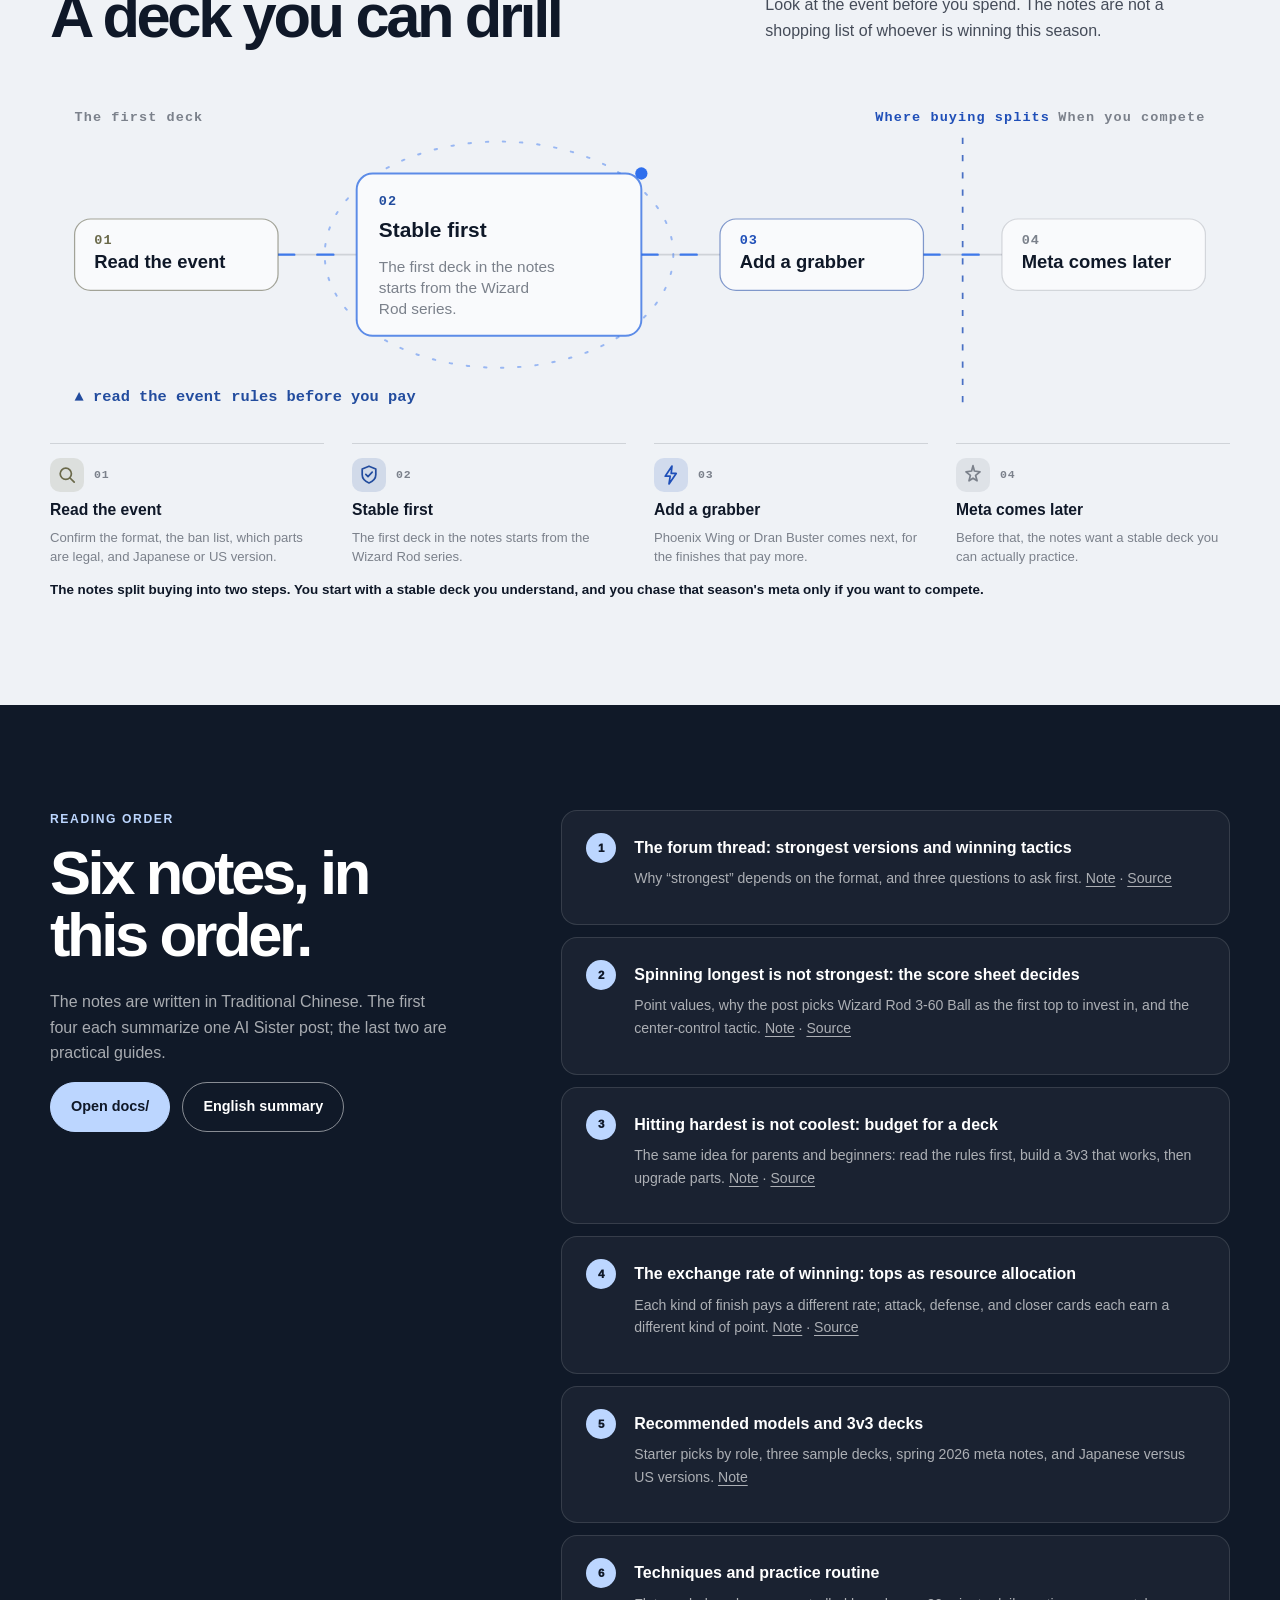
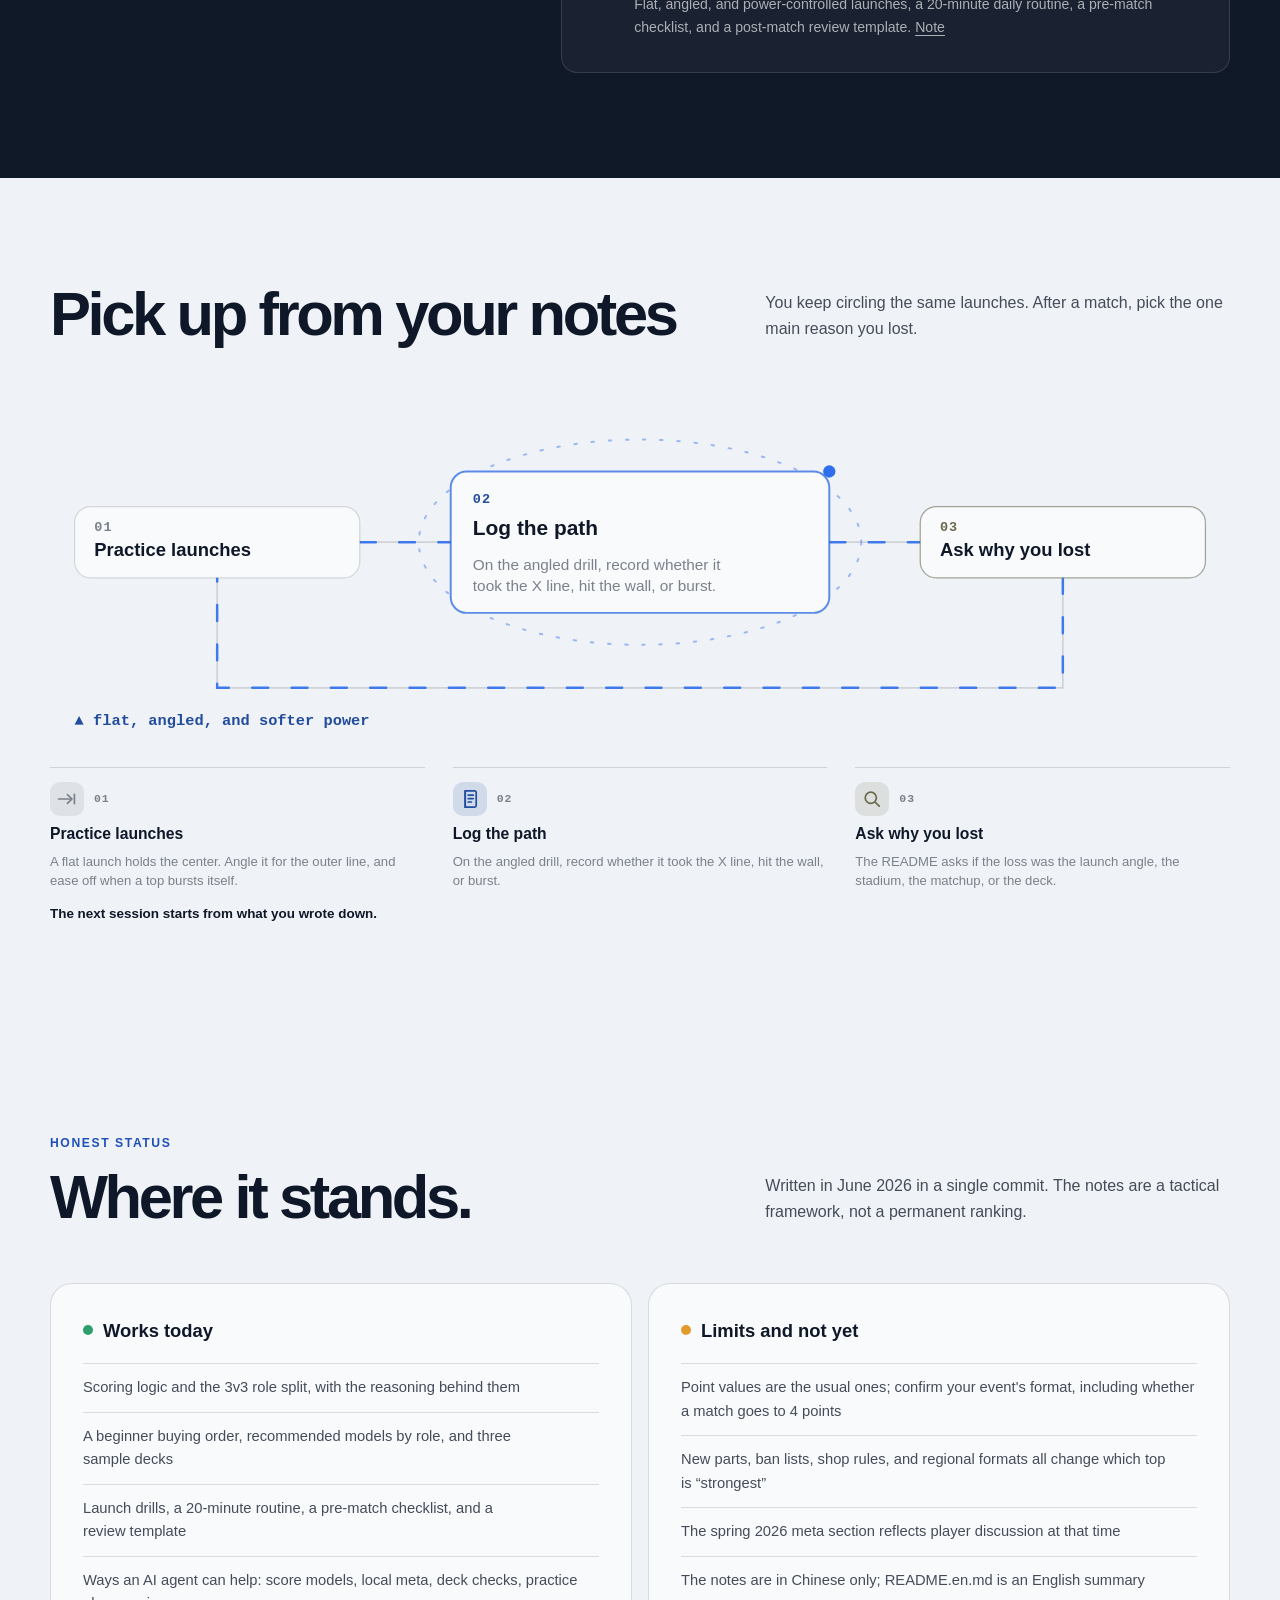
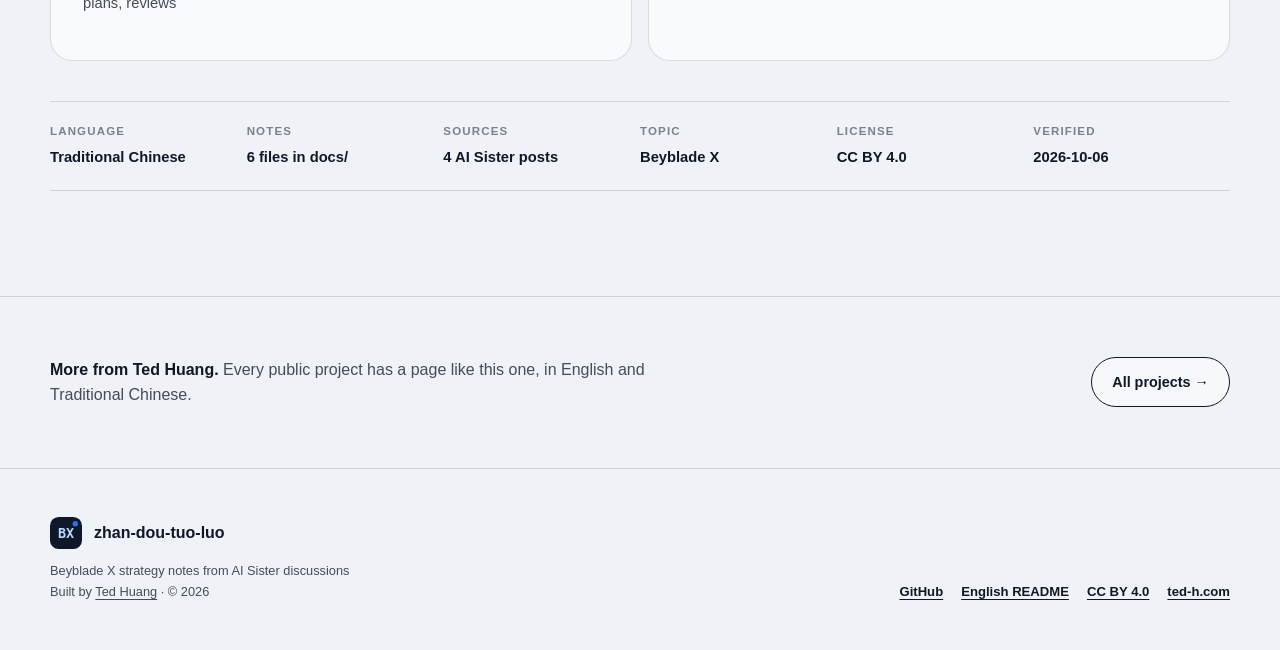
==== commit a8efac28: "Rewrite the diagram text in plain language The three diagrams now say what happens in plain words, w" ====
--- a/site/index.html
+++ b/site/index.html
@@ -39,11 +39,11 @@
 <main id="main">
 <section class="hero" id="top"><div class="hero-copy"><div class="eyebrow"><span class="lang-en">Beyblade X · Notes in Traditional Chinese</span><span class="lang-zh" lang="zh-Hant">Beyblade X · 中文戰術筆記</span></div><h1 class="lang-en">Count the points, <em>then</em> buy parts.</h1><h1 class="lang-zh" lang="zh-Hant">先算分，<em>再買</em>零件。</h1><p class="lang-en">Beyblade X is not just about spinning the longest. These notes turn four AI Sister discussions into a framework: learn what each finish scores, then build three tops that split the work of scoring, holding, and countering.</p><p class="lang-zh" lang="zh-Hant">Beyblade X 不是單純比誰轉最久。這份筆記把 AI Sister 上四篇討論整理成一套框架：先搞懂每種勝利拿幾分，再讓三顆陀螺分工搶分、穩守和反制。</p><div class="button-row"><a class="button button-primary" href="#start"><span class="lang-en">Reading order</span><span class="lang-zh" lang="zh-Hant">閱讀順序</span></a><a class="button button-secondary" href="https://github.com/teddashh/zhan-dou-tuo-luo/tree/main/docs"><span class="lang-en">Read the notes on GitHub</span><span class="lang-zh" lang="zh-Hant">在 GitHub 閱讀筆記</span></a></div><div class="hero-notes"><span class="lang-en">6 notes in docs/</span><span class="lang-zh" lang="zh-Hant">docs/ 內 6 篇筆記</span><span class="lang-en">Written in Traditional Chinese</span><span class="lang-zh" lang="zh-Hant">繁體中文</span><span class="lang-en">Sources: 4 AI Sister posts</span><span class="lang-zh" lang="zh-Hant">來源：4 篇 AI Sister 文章</span></div></div><div class="visual-wrap"><div class="panel is-light"><div class="panel-top"><span><span class="lang-en">Beyblade X scoring</span><span class="lang-zh" lang="zh-Hant">Beyblade X 計分</span></span><span class="live-dot"><span class="lang-en">First to 4</span><span class="lang-zh" lang="zh-Hant">先到 4 分</span></span></div><div class="panel-body"><div class="lang-en report-title">What each finish is worth</div><div class="lang-zh report-title" lang="zh-Hant">每種勝利拿幾分</div><div class="panel-meta"><span class="lang-en">Usual values in the notes; check your event&#x27;s rules</span><span class="lang-zh" lang="zh-Hant">筆記裡的一般計分，賽前仍要確認賽制</span></div><div class="report-row"><span><strong>Spin Finish</strong><small>自旋勝利</small></span><span class="pill pill-muted"><span class="lang-en">1 point</span><span class="lang-zh" lang="zh-Hant">1 分</span></span></div><div class="report-row"><span><strong>Over Finish</strong><small>撞出場</small></span><span class="pill pill-medium"><span class="lang-en">2 points</span><span class="lang-zh" lang="zh-Hant">2 分</span></span></div><div class="report-row"><span><strong>Burst Finish</strong><small>爆裂</small></span><span class="pill pill-medium"><span class="lang-en">2 points</span><span class="lang-zh" lang="zh-Hant">2 分</span></span></div><div class="report-row"><span><strong>Xtreme Finish</strong></span><span class="pill pill-high"><span class="lang-en">3 points</span><span class="lang-zh" lang="zh-Hant">3 分</span></span></div><div class="panel-footer"><span><span class="lang-en">A match ends at</span><span class="lang-zh" lang="zh-Hant">一場比賽</span></span><span><span class="lang-en">4 points</span><span class="lang-zh" lang="zh-Hant">先到 4 分就結束</span></span></div></div></div></div></section>
 <section class="band"><div class="section problem-grid"><div><div class="section-kicker"><span class="lang-en">The core idea</span><span class="lang-zh" lang="zh-Hant">核心觀念</span></div><h2 class="lang-en">Spinning longest is not winning.</h2><h2 class="lang-zh" lang="zh-Hant">轉最久，不一定最強。</h2><p class="lang-en">The better question: under the current rules, how do three tops score most efficiently? A stamina top that mostly wins by Spin Finish earns 1 point at a time, so it has to win several times in a row to close a match. An attacker can change the whole match with one big finish, but it is also the most likely to knock itself out.</p><p class="lang-zh" lang="zh-Hant">更好的問法是：在現在的規則下，怎麼用三顆陀螺把分數拿得最有效率？持久型主要靠自旋勝利，一次只拿 1 分，要連續成功好幾次才收得掉一場；攻擊型抓到一次大機會就能改變整場，但也最容易自爆。</p></div><blockquote class="lang-en quote">Don&#x27;t ask which top is strongest. Ask what kind of points this top earns in your deck.</blockquote><blockquote class="lang-zh quote" lang="zh-Hant">不要問「哪顆最強」，<br>改問「這顆在我的牌組裡負責賺哪一種分數」。</blockquote></div></section>
-<section class="section" id="how"><div class="section-heading "><div><h2 class="lang-en">How it works</h2><h2 class="lang-zh" lang="zh-Hant">運作方式</h2></div></div><div class="fd-story" id="score-rates"><h3 class="lang-en">What a finish pays</h3><h3 class="lang-zh" lang="zh-Hant">每種勝利值幾分</h3><p class="lang-en">The notes use the usual Beyblade X rates. A match on those rates ends at 4 points, and the event can use different ones.</p><p class="lang-zh" lang="zh-Hant">筆記用的是 Beyblade X 常見的計分。以這個算法先到 4 分就結束，賽制本身仍可能不同。</p><figure class="fd lang-en" data-fd="{&quot;columns&quot;:[[0,1,2,3],[4]],&quot;core&quot;:4}"><ol class="fd-legend"><li class="fd-node" data-step="0" data-tone="neutral" data-icon="clock"><span class="fd-head"><span class="fd-chip"></span><span class="fd-step" aria-hidden="true">01</span></span><p class="fd-title">Spin finish</p><p class="fd-note">A Spin Finish, the top that spins longer, usually scores 1 point.</p><span class="fd-link" aria-hidden="true"></span></li><li class="fd-node" data-step="1" data-tone="info" data-icon="forward"><span class="fd-head"><span class="fd-chip"></span><span class="fd-step" aria-hidden="true">02</span></span><p class="fd-title">Over finish</p><p class="fd-note">An Over Finish, knocking the other top out, is usually 2 points.</p><span class="fd-link" aria-hidden="true"></span></li><li class="fd-node" data-step="2" data-tone="warn" data-icon="bolt"><span class="fd-head"><span class="fd-chip"></span><span class="fd-step" aria-hidden="true">03</span></span><p class="fd-title">Burst finish</p><p class="fd-note">A Burst Finish, where the other top comes apart, is usually 2 points.</p><span class="fd-link" aria-hidden="true"></span></li><li class="fd-node" data-step="3" data-tone="accent" data-icon="spark"><span class="fd-head"><span class="fd-chip"></span><span class="fd-step" aria-hidden="true">04</span></span><p class="fd-title">Xtreme finish</p><p class="fd-note">An Xtreme Finish is usually worth 3 points, the highest rate in these notes.</p><span class="fd-link" aria-hidden="true"></span></li><li class="fd-node" data-step="4" data-tone="accent" data-icon="check"><span class="fd-head"><span class="fd-chip"></span><span class="fd-step" aria-hidden="true">05</span></span><p class="fd-title">First to 4</p><p class="fd-note">Under the rates in these notes, the match ends when one side reaches 4.</p></li></ol><ul class="fd-ticks"><li>spin finish is usually 1</li><li>over and burst are usually 2</li><li>xtreme is usually 3, then 4 ends it</li></ul><figcaption>The notes treat a Beyblade X match as a score sheet, not a spin-time contest. A Spin Finish is usually 1 point, an Over Finish or a Burst Finish is usually 2, and an Xtreme Finish is usually 3. On those rates the match ends when one side reaches 4, so a stamina top that only takes spin finishes has to win several times, while one big finish can change the match. The notes say to confirm the event, including whether it really goes to 4.</figcaption></figure><figure class="fd lang-zh" lang="zh-Hant" data-fd="{&quot;columns&quot;:[[0,1,2,3],[4]],&quot;core&quot;:4}"><ol class="fd-legend"><li class="fd-node" data-step="0" data-tone="neutral" data-icon="clock"><span class="fd-head"><span class="fd-chip"></span><span class="fd-step" aria-hidden="true">01</span></span><p class="fd-title">自旋勝利</p><p class="fd-note">自旋勝利是轉得比較久，通常只有 1 分。</p><span class="fd-link" aria-hidden="true"></span></li><li class="fd-node" data-step="1" data-tone="info" data-icon="forward"><span class="fd-head"><span class="fd-chip"></span><span class="fd-step" aria-hidden="true">02</span></span><p class="fd-title">撞出場</p><p class="fd-note">Over Finish 是把對手撞出場，通常是 2 分。</p><span class="fd-link" aria-hidden="true"></span></li><li class="fd-node" data-step="2" data-tone="warn" data-icon="bolt"><span class="fd-head"><span class="fd-chip"></span><span class="fd-step" aria-hidden="true">03</span></span><p class="fd-title">爆裂</p><p class="fd-note">Burst Finish 是把對手打到爆裂，通常是 2 分。</p><span class="fd-link" aria-hidden="true"></span></li><li class="fd-node" data-step="3" data-tone="accent" data-icon="spark"><span class="fd-head"><span class="fd-chip"></span><span class="fd-step" aria-hidden="true">04</span></span><p class="fd-title">Xtreme</p><p class="fd-note">Xtreme Finish 通常值 3 分，是這份筆記裡最高的分數。</p><span class="fd-link" aria-hidden="true"></span></li><li class="fd-node" data-step="4" data-tone="accent" data-icon="check"><span class="fd-head"><span class="fd-chip"></span><span class="fd-step" aria-hidden="true">05</span></span><p class="fd-title">先到 4 分</p><p class="fd-note">依照筆記裡的算法，一方先到 4 分，這場就結束。</p></li></ol><ul class="fd-ticks"><li>自旋通常 1 分</li><li>撞出和爆裂通常 2 分</li><li>極限通常 3 分，先到 4</li></ul><figcaption>筆記把 Beyblade X 看成分數帳，而不是比誰轉最久。自旋勝利通常 1 分，Over Finish 或 Burst Finish 通常 2 分，Xtreme Finish 通常 3 分。以這個算法，一方先到 4 分就結束，所以只靠自旋的持久型要連贏好幾次，一次大分就能改變整場。筆記也寫明賽前要確認賽制，包括是不是真的先到 4 分。</figcaption></figure></div></section>
+<section class="section" id="how"><div class="section-heading "><div><h2 class="lang-en">How it works</h2><h2 class="lang-zh" lang="zh-Hant">運作方式</h2></div></div><div class="fd-story" id="score-rates"><h3 class="lang-en">Spin wins add up slowly</h3><h3 class="lang-zh" lang="zh-Hant">只靠自旋會很慢</h3><p class="lang-en">The notes use the usual Beyblade X rates. An event can still pick different ones, including a target other than 4.</p><p class="lang-zh" lang="zh-Hant">筆記用的是 Beyblade X 常見的算法。比賽當天仍可能改規則，包括不是先到 4 分。</p><figure class="fd lang-en" data-fd="{&quot;columns&quot;:[[0,1,2,3],[4]],&quot;core&quot;:4}"><ol class="fd-legend"><li class="fd-node" data-step="0" data-tone="neutral" data-icon="clock"><span class="fd-head"><span class="fd-chip"></span><span class="fd-step" aria-hidden="true">01</span></span><p class="fd-title">Longer spin</p><p class="fd-note">A Spin Finish, outlasting the other top, usually pays just 1 point.</p><span class="fd-link" aria-hidden="true"></span></li><li class="fd-node" data-step="1" data-tone="info" data-icon="forward"><span class="fd-head"><span class="fd-chip"></span><span class="fd-step" aria-hidden="true">02</span></span><p class="fd-title">Knocked out</p><p class="fd-note">Knocking the other top out is an Over Finish, worth 2 points in these notes.</p><span class="fd-link" aria-hidden="true"></span></li><li class="fd-node" data-step="2" data-tone="warn" data-icon="bolt"><span class="fd-head"><span class="fd-chip"></span><span class="fd-step" aria-hidden="true">03</span></span><p class="fd-title">Comes apart</p><p class="fd-note">When the other top comes apart, that Burst Finish also scores 2 points.</p><span class="fd-link" aria-hidden="true"></span></li><li class="fd-node" data-step="3" data-tone="accent" data-icon="spark"><span class="fd-head"><span class="fd-chip"></span><span class="fd-step" aria-hidden="true">04</span></span><p class="fd-title">The Xtreme</p><p class="fd-note">Xtreme Finish is written down as 3, the highest rate in the notes.</p><span class="fd-link" aria-hidden="true"></span></li><li class="fd-node" data-step="4" data-tone="accent" data-icon="check"><span class="fd-head"><span class="fd-chip"></span><span class="fd-step" aria-hidden="true">05</span></span><p class="fd-title">Ends at 4</p><p class="fd-note">On these rates the match ends when one side reaches 4.</p></li></ol><ul class="fd-ticks"><li>a spin finish is usually 1</li><li>over and burst usually score 2</li><li>xtreme is 3, and 4 ends it</li></ul><figcaption>A stamina top that only takes spin finishes has to win several times. One big finish can swing the match, so the notes say to check whether the event really goes to 4.</figcaption></figure><figure class="fd lang-zh" lang="zh-Hant" data-fd="{&quot;columns&quot;:[[0,1,2,3],[4]],&quot;core&quot;:4}"><ol class="fd-legend"><li class="fd-node" data-step="0" data-tone="neutral" data-icon="clock"><span class="fd-head"><span class="fd-chip"></span><span class="fd-step" aria-hidden="true">01</span></span><p class="fd-title">轉比較久</p><p class="fd-note">自旋勝利就是轉得比較久，通常只值 1 分。</p><span class="fd-link" aria-hidden="true"></span></li><li class="fd-node" data-step="1" data-tone="info" data-icon="forward"><span class="fd-head"><span class="fd-chip"></span><span class="fd-step" aria-hidden="true">02</span></span><p class="fd-title">撞出盤外</p><p class="fd-note">把對手撞出去，就叫 Over Finish，筆記裡這是 2 分。</p><span class="fd-link" aria-hidden="true"></span></li><li class="fd-node" data-step="2" data-tone="warn" data-icon="bolt"><span class="fd-head"><span class="fd-chip"></span><span class="fd-step" aria-hidden="true">03</span></span><p class="fd-title">打到散開</p><p class="fd-note">對手散開時叫做 Burst Finish，一樣拿 2 分。</p><span class="fd-link" aria-hidden="true"></span></li><li class="fd-node" data-step="3" data-tone="accent" data-icon="spark"><span class="fd-head"><span class="fd-chip"></span><span class="fd-step" aria-hidden="true">04</span></span><p class="fd-title">Xtreme 分</p><p class="fd-note">Xtreme Finish 記的是 3 分，也是這份筆記裡最高的一種。</p><span class="fd-link" aria-hidden="true"></span></li><li class="fd-node" data-step="4" data-tone="accent" data-icon="check"><span class="fd-head"><span class="fd-chip"></span><span class="fd-step" aria-hidden="true">05</span></span><p class="fd-title">滿 4 就收</p><p class="fd-note">用這個算法，有人湊滿 4 分就收場。</p></li></ol><ul class="fd-ticks"><li>自旋通常只有 1 分</li><li>撞出或爆裂，多半 2 分</li><li>Xtreme 是 3，先到 4 停</li></ul><figcaption>只靠自旋的持久型得連贏好幾次。一次大分就能翻盤，所以筆記要你先確認這場是不是真的先到 4 分。</figcaption></figure></div></section>
 <section class="tinted" id="features"><div class="section"><div class="section-heading "><div><div class="section-kicker"><span class="lang-en">The 3v3 deck</span><span class="lang-zh" lang="zh-Hant">3v3 牌組思路</span></div><h2 class="lang-en">Three tops, three jobs.</h2><h2 class="lang-zh" lang="zh-Hant">三顆陀螺，三種分工。</h2></div><p class="lang-en">In the formal 3v3 format each player brings three different tops, and parts cannot repeat. So the notes treat a deck as a set of roles, not a ranking.</p><p class="lang-zh" lang="zh-Hant">3v3 正式配置要帶三顆不同的陀螺，零件不可重複。所以筆記把牌組看成分工，而不是排行榜。</p></div><div class="card-grid"><article class="card"><div class="card-icon">01</div><h3 class="lang-en">The point-grabber</h3><h3 class="lang-zh" lang="zh-Hant">搶分手</h3><p class="lang-en">Goes for Over, Burst, and Xtreme Finishes to open up the score in one hit. The risk is a self-KO, so do not go all-in when you are already ahead.</p><p class="lang-zh" lang="zh-Hant">負責 Over Finish、Burst Finish、Xtreme Finish，一次把分差拉開。風險是自爆，比分領先時不要無腦梭哈。</p><span class="tag">Phoenix Wing · Dran Buster</span></article><article class="card"><div class="card-icon">02</div><h3 class="lang-en">The anchor</h3><h3 class="lang-zh" lang="zh-Hant">穩守手</h3><p class="lang-en">Cuts down self-KOs, holds the center, and makes the opponent&#x27;s attacks miss. The risk is slow scoring, since a Spin Finish is usually worth only 1 point.</p><p class="lang-zh" lang="zh-Hant">負責減少自爆、守中心、逼對手攻擊失誤。風險是拿分慢，因為自旋勝利通常只有 1 分。</p><span class="tag">Wizard Rod · Silver Wolf</span></article><article class="card"><div class="card-icon">03</div><h3 class="lang-en">The closer or counter</h3><h3 class="lang-zh" lang="zh-Hant">收尾 / 反制手</h3><p class="lang-en">Built against what your local scene plays most, such as right-spin stamina, attackers, or Wizard Rod types. It can also take the last point safely.</p><p class="lang-zh" lang="zh-Hant">針對當地常見牌組，例如專打右迴持久、抗攻擊，或處理 Wizard Rod 類型；也可以用來穩穩補最後 1 分。</p><span class="tag">Cobalt Dragoon</span></article></div></div></section>
-<section class="section" id="buy-layers"><div class="section-heading "><div><h2 class="lang-en">Buy in two layers</h2><h2 class="lang-zh" lang="zh-Hant">分兩層買</h2></div><p class="lang-en">The buying note is two layers. Check the event, build a stable first deck, and leave the season&#x27;s meta until you want to compete.</p><p class="lang-zh" lang="zh-Hant">購買筆記分成兩層。先查賽制並組一套穩定的第一套，想打比賽再追當季。</p></div><figure class="fd lang-en" data-fd="{&quot;columns&quot;:[[0],[1],[2],[3]],&quot;core&quot;:1,&quot;boundaryAfter&quot;:2}"><ol class="fd-legend"><li class="fd-node" data-step="0" data-tone="info" data-icon="search"><span class="fd-head"><span class="fd-chip"></span><span class="fd-step" aria-hidden="true">01</span></span><p class="fd-title">Check the rules</p><p class="fd-note">Confirm the format, the ban list, part legality, and Japanese or US version before you buy.</p><span class="fd-link" aria-hidden="true"></span></li><li class="fd-node" data-step="1" data-tone="accent" data-icon="shield"><span class="fd-head"><span class="fd-chip"></span><span class="fd-step" aria-hidden="true">02</span></span><p class="fd-title">Stable core</p><p class="fd-note">The notes start the first deck with the Wizard Rod series.</p><span class="fd-link" aria-hidden="true"></span></li><li class="fd-node" data-step="2" data-tone="warn" data-icon="bolt"><span class="fd-head"><span class="fd-chip"></span><span class="fd-step" aria-hidden="true">03</span></span><p class="fd-title">Point grabber</p><p class="fd-note">Then add Phoenix Wing or Dran Buster to hunt the high scores.</p><span class="fd-link" aria-hidden="true"></span></li><li class="fd-node" data-step="3" data-tone="neutral" data-icon="spark"><span class="fd-head"><span class="fd-chip"></span><span class="fd-step" aria-hidden="true">04</span></span><p class="fd-title">Season meta</p><p class="fd-note">Buy a stable deck you can practice first, and chase that season&#x27;s meta only if you want to compete.</p></li></ol><ul class="fd-ticks"><li>check the event rules before you buy</li><li>first deck is Wizard Rod plus a grabber</li><li>meta is only for competing</li></ul><ul class="fd-zones"><li>First deck</li><li>Two layers</li><li>Competing</li></ul><figcaption>docs/recommended-models.md says to confirm the event before buying: the format, the ban list, which parts are legal, and whether it is the Japanese or US version. The first deck starts with the Wizard Rod series as the stable core, then adds Phoenix Wing or Dran Buster as the point grabber. The same note splits buying into two layers: a beginner buys a stable deck that is easy to practice and easy to understand, and chases that season&#x27;s meta only when they want to compete.</figcaption></figure><figure class="fd lang-zh" lang="zh-Hant" data-fd="{&quot;columns&quot;:[[0],[1],[2],[3]],&quot;core&quot;:1,&quot;boundaryAfter&quot;:2}"><ol class="fd-legend"><li class="fd-node" data-step="0" data-tone="info" data-icon="search"><span class="fd-head"><span class="fd-chip"></span><span class="fd-step" aria-hidden="true">01</span></span><p class="fd-title">先查規則</p><p class="fd-note">買之前先確認賽制、禁用表、零件合法性，以及日版或美版。</p><span class="fd-link" aria-hidden="true"></span></li><li class="fd-node" data-step="1" data-tone="accent" data-icon="shield"><span class="fd-head"><span class="fd-chip"></span><span class="fd-step" aria-hidden="true">02</span></span><p class="fd-title">穩定核心</p><p class="fd-note">筆記的第一套從 Wizard Rod 系列當穩定核心。</p><span class="fd-link" aria-hidden="true"></span></li><li class="fd-node" data-step="2" data-tone="warn" data-icon="bolt"><span class="fd-head"><span class="fd-chip"></span><span class="fd-step" aria-hidden="true">03</span></span><p class="fd-title">加上搶分</p><p class="fd-note">再加 Phoenix Wing 或 Dran Buster 來搶大分。</p><span class="fd-link" aria-hidden="true"></span></li><li class="fd-node" data-step="3" data-tone="neutral" data-icon="spark"><span class="fd-head"><span class="fd-chip"></span><span class="fd-step" aria-hidden="true">04</span></span><p class="fd-title">再追當季</p><p class="fd-note">新手先買穩定、好練、好理解的牌組，想打比賽再追當季 meta。</p></li></ol><ul class="fd-ticks"><li>買之前先查賽制</li><li>第一套是核心加搶分</li><li>想比賽再追當季</li></ul><ul class="fd-zones"><li>新手第一套</li><li>分兩層</li><li>想打比賽</li></ul><figcaption>docs/recommended-models.md 寫明購買前要確認賽制、禁用表、零件合法性，以及日版或美版。第一套從 Wizard Rod 系列當穩定核心，再加 Phoenix Wing 或 Dran Buster 當搶分手。同一篇筆記把購買分成兩層：新手先買穩定、好練、好理解的牌組，想打比賽再追當季 meta。</figcaption></figure></section>
+<section class="section" id="buy-layers"><div class="section-heading "><div><h2 class="lang-en">A deck you can drill</h2><h2 class="lang-zh" lang="zh-Hant">先買練得起來的</h2></div><p class="lang-en">Look at the event before you spend. The notes are not a shopping list of whoever is winning this season.</p><p class="lang-zh" lang="zh-Hant">花錢之前先看這場怎麼比。當季誰比較強，這份筆記不急著叫你買。</p></div><figure class="fd lang-en" data-fd="{&quot;columns&quot;:[[0],[1],[2],[3]],&quot;core&quot;:1,&quot;boundaryAfter&quot;:2}"><ol class="fd-legend"><li class="fd-node" data-step="0" data-tone="info" data-icon="search"><span class="fd-head"><span class="fd-chip"></span><span class="fd-step" aria-hidden="true">01</span></span><p class="fd-title">Read the event</p><p class="fd-note">Confirm the format, the ban list, which parts are legal, and Japanese or US version.</p><span class="fd-link" aria-hidden="true"></span></li><li class="fd-node" data-step="1" data-tone="accent" data-icon="shield"><span class="fd-head"><span class="fd-chip"></span><span class="fd-step" aria-hidden="true">02</span></span><p class="fd-title">Stable first</p><p class="fd-note">The first deck in the notes starts from the Wizard Rod series.</p><span class="fd-link" aria-hidden="true"></span></li><li class="fd-node" data-step="2" data-tone="warn" data-icon="bolt"><span class="fd-head"><span class="fd-chip"></span><span class="fd-step" aria-hidden="true">03</span></span><p class="fd-title">Add a grabber</p><p class="fd-note">Phoenix Wing or Dran Buster comes next, for the finishes that pay more.</p><span class="fd-link" aria-hidden="true"></span></li><li class="fd-node" data-step="3" data-tone="neutral" data-icon="spark"><span class="fd-head"><span class="fd-chip"></span><span class="fd-step" aria-hidden="true">04</span></span><p class="fd-title">Meta comes later</p><p class="fd-note">Before that, the notes want a stable deck you can actually practice.</p></li></ol><ul class="fd-ticks"><li>read the event rules before you pay</li><li>Wizard Rod, then a grabber</li><li>meta waits until you compete</li></ul><ul class="fd-zones"><li>The first deck</li><li>Where buying splits</li><li>When you compete</li></ul><figcaption>The notes split buying into two steps. You start with a stable deck you understand, and you chase that season&#x27;s meta only if you want to compete.</figcaption></figure><figure class="fd lang-zh" lang="zh-Hant" data-fd="{&quot;columns&quot;:[[0],[1],[2],[3]],&quot;core&quot;:1,&quot;boundaryAfter&quot;:2}"><ol class="fd-legend"><li class="fd-node" data-step="0" data-tone="info" data-icon="search"><span class="fd-head"><span class="fd-chip"></span><span class="fd-step" aria-hidden="true">01</span></span><p class="fd-title">先問賽制</p><p class="fd-note">先確認賽制、禁用表、零件能不能用，以及是日版還是美版。</p><span class="fd-link" aria-hidden="true"></span></li><li class="fd-node" data-step="1" data-tone="accent" data-icon="shield"><span class="fd-head"><span class="fd-chip"></span><span class="fd-step" aria-hidden="true">02</span></span><p class="fd-title">先買穩定的</p><p class="fd-note">筆記裡的第一套，穩定核心從 Wizard Rod 系列起手。</p><span class="fd-link" aria-hidden="true"></span></li><li class="fd-node" data-step="2" data-tone="warn" data-icon="bolt"><span class="fd-head"><span class="fd-chip"></span><span class="fd-step" aria-hidden="true">03</span></span><p class="fd-title">再補搶分</p><p class="fd-note">接著補 Phoenix Wing 或 Dran Buster，拿來打那些分數比較大的結束。</p><span class="fd-link" aria-hidden="true"></span></li><li class="fd-node" data-step="3" data-tone="neutral" data-icon="spark"><span class="fd-head"><span class="fd-chip"></span><span class="fd-step" aria-hidden="true">04</span></span><p class="fd-title">比賽再追</p><p class="fd-note">那之前要先有一套穩定的，而且你真的練得動。</p></li></ol><ul class="fd-ticks"><li>付錢之前先看賽制</li><li>先是 Wizard Rod，再補搶分</li><li>比賽才去追當季</li></ul><ul class="fd-zones"><li>新手那一套</li><li>購買的分界</li><li>真的要比賽</li></ul><figcaption>筆記把購買分成兩步。先從一套看得懂的穩定牌組開始，想打比賽再追當季。</figcaption></figure></section>
 <section class="dark-band" id="start"><div class="section qs-grid"><div><div class="section-kicker"><span class="lang-en">Reading order</span><span class="lang-zh" lang="zh-Hant">閱讀順序</span></div><h2 class="lang-en">Six notes, in this order.</h2><h2 class="lang-zh" lang="zh-Hant">六篇筆記，這樣讀。</h2><p class="lang-en">The notes are written in Traditional Chinese. The first four each summarize one AI Sister post; the last two are practical guides.</p><p class="lang-zh" lang="zh-Hant">前四篇各整理一篇 AI Sister 文章，後兩篇是實用指南。</p><div class="button-row"><a class="button button-primary" href="https://github.com/teddashh/zhan-dou-tuo-luo/tree/main/docs"><span class="lang-en">Open docs/</span><span class="lang-zh" lang="zh-Hant">打開 docs/</span></a><a class="button button-secondary" href="https://github.com/teddashh/zhan-dou-tuo-luo/blob/main/README.en.md"><span class="lang-en">English summary</span><span class="lang-zh" lang="zh-Hant">英文摘要</span></a></div></div><div class="steps"><article class="step"><h3 class="lang-en">The forum thread: strongest versions and winning tactics</h3><h3 class="lang-zh" lang="zh-Hant">論壇原題：戰鬥陀螺最強版本比較與勝率最高戰術分享</h3><p class="lang-en">Why “strongest” depends on the format, and three questions to ask first. <a href="https://github.com/teddashh/zhan-dou-tuo-luo/blob/main/docs/01-forum-248.md">Note</a> · <a href="https://ai-sister.com/en/forum/post/248">Source</a></p><p class="lang-zh" lang="zh-Hant">為什麼「最強」要放進賽制看，以及問之前先想的三件事。<a href="https://github.com/teddashh/zhan-dou-tuo-luo/blob/main/docs/01-forum-248.md">筆記</a> · <a href="https://ai-sister.com/zh-TW/forum/post/248">原文</a></p></article><article class="step"><h3 class="lang-en">Spinning longest is not strongest: the score sheet decides</h3><h3 class="lang-zh" lang="zh-Hant">轉最久的不一定最強：分數帳才是勝率核心</h3><p class="lang-en">Point values, why the post picks Wizard Rod 3-60 Ball as the first top to invest in, and the center-control tactic. <a href="https://github.com/teddashh/zhan-dou-tuo-luo/blob/main/docs/02-blog-602.md">Note</a> · <a href="https://ai-sister.com/en/blog/602">Source</a></p><p class="lang-zh" lang="zh-Hant">各種勝利的分數、原文為什麼偏向把 Wizard Rod 3-60 Ball 當第一顆主力，以及中心控盤戰術。<a href="https://github.com/teddashh/zhan-dou-tuo-luo/blob/main/docs/02-blog-602.md">筆記</a> · <a href="https://ai-sister.com/zh-TW/blog/602">原文</a></p></article><article class="step"><h3 class="lang-en">Hitting hardest is not coolest: budget for a deck</h3><h3 class="lang-zh" lang="zh-Hant">撞最兇不一定最帥：零用錢也要算牌組</h3><p class="lang-en">The same idea for parents and beginners: read the rules first, build a 3v3 that works, then upgrade parts. <a href="https://github.com/teddashh/zhan-dou-tuo-luo/blob/main/docs/03-blog-603.md">Note</a> · <a href="https://ai-sister.com/en/blog/603">Source</a></p><p class="lang-zh" lang="zh-Hant">用家長和新手的角度講同一件事：先讀規則、先組一套能用的 3v3，再慢慢升級零件。<a href="https://github.com/teddashh/zhan-dou-tuo-luo/blob/main/docs/03-blog-603.md">筆記</a> · <a href="https://ai-sister.com/zh-TW/blog/603">原文</a></p></article><article class="step"><h3 class="lang-en">The exchange rate of winning: tops as resource allocation</h3><h3 class="lang-zh" lang="zh-Hant">勝負的匯率：把陀螺當成資源配置</h3><p class="lang-en">Each kind of finish pays a different rate; attack, defense, and closer cards each earn a different kind of point. <a href="https://github.com/teddashh/zhan-dou-tuo-luo/blob/main/docs/04-blog-604.md">Note</a> · <a href="https://ai-sister.com/en/blog/604">Source</a></p><p class="lang-zh" lang="zh-Hant">不同勝利方式有不同報酬，攻擊牌、防守牌、收尾牌各自負責賺不同的分數。<a href="https://github.com/teddashh/zhan-dou-tuo-luo/blob/main/docs/04-blog-604.md">筆記</a> · <a href="https://ai-sister.com/zh-TW/blog/604">原文</a></p></article><article class="step"><h3 class="lang-en">Recommended models and 3v3 decks</h3><h3 class="lang-zh" lang="zh-Hant">推薦型號與 3v3 牌組配置</h3><p class="lang-en">Starter picks by role, three sample decks, spring 2026 meta notes, and Japanese versus US versions. <a href="https://github.com/teddashh/zhan-dou-tuo-luo/blob/main/docs/recommended-models.md">Note</a></p><p class="lang-zh" lang="zh-Hant">依角色推薦的新手型號、三套牌組範例、2026 春季 meta 觀察，以及日版與美版的差別。<a href="https://github.com/teddashh/zhan-dou-tuo-luo/blob/main/docs/recommended-models.md">筆記</a></p></article><article class="step"><h3 class="lang-en">Techniques and practice routine</h3><h3 class="lang-zh" lang="zh-Hant">實戰技巧與訓練菜單</h3><p class="lang-en">Flat, angled, and power-controlled launches, a 20-minute daily routine, a pre-match checklist, and a post-match review template. <a href="https://github.com/teddashh/zhan-dou-tuo-luo/blob/main/docs/techniques.md">Note</a></p><p class="lang-zh" lang="zh-Hant">平射、斜射、弱射控力，20 分鐘日常訓練、賽前檢查表與賽後復盤模板。<a href="https://github.com/teddashh/zhan-dou-tuo-luo/blob/main/docs/techniques.md">筆記</a></p></article></div></div></section>
-<section class="section" id="practice-loop"><div class="section-heading "><div><h2 class="lang-en">Drill, record, review</h2><h2 class="lang-zh" lang="zh-Hant">練、記、再復盤</h2></div><p class="lang-en">The technique note is a loop. You drill a launch, write down what the top did, then review the match before the next session.</p><p class="lang-zh" lang="zh-Hant">技巧筆記是一個循環。先練一種發射，記下陀螺的結果，賽後再復盤，下一回接著練。</p></div><figure class="fd lang-en" data-fd="{&quot;columns&quot;:[[0],[1],[2]],&quot;core&quot;:1,&quot;loop&quot;:true}"><ol class="fd-legend"><li class="fd-node" data-step="0" data-tone="neutral" data-icon="forward"><span class="fd-head"><span class="fd-chip"></span><span class="fd-step" aria-hidden="true">01</span></span><p class="fd-title">Launch drill</p><p class="fd-note">Practice the flat launch, the angled launch, and controlled power.</p><span class="fd-link" aria-hidden="true"></span></li><li class="fd-node" data-step="1" data-tone="accent" data-icon="ledger"><span class="fd-head"><span class="fd-chip"></span><span class="fd-step" aria-hidden="true">02</span></span><p class="fd-title">Write it down</p><p class="fd-note">Record whether it stayed in the center, took the outer line, hit the wall, or burst.</p><span class="fd-link" aria-hidden="true"></span></li><li class="fd-node" data-step="2" data-tone="info" data-icon="search"><span class="fd-head"><span class="fd-chip"></span><span class="fd-step" aria-hidden="true">03</span></span><p class="fd-title">Review the match</p><p class="fd-note">Ask whether a loss came from the launch angle, the stadium, the matchup, or the deck.</p></li></ol><ul class="fd-ticks"><li>flat, angled, and power drills</li><li>write down the top&#x27;s path</li><li>review before the next session</li></ul><figcaption>docs/techniques.md splits practice into a flat launch for the center, an angled launch for the outer line, and power control for tops that burst easily. For the angled drill it says to record whether the top entered the X line, hit the wall, or burst. The same note&#x27;s review, also in the README, asks whether a loss came from the launch angle, the stadium, the matchup, or the deck itself. The next session starts from that note.</figcaption></figure><figure class="fd lang-zh" lang="zh-Hant" data-fd="{&quot;columns&quot;:[[0],[1],[2]],&quot;core&quot;:1,&quot;loop&quot;:true}"><ol class="fd-legend"><li class="fd-node" data-step="0" data-tone="neutral" data-icon="forward"><span class="fd-head"><span class="fd-chip"></span><span class="fd-step" aria-hidden="true">01</span></span><p class="fd-title">練習發射</p><p class="fd-note">練平射、斜射，以及控制力道。</p><span class="fd-link" aria-hidden="true"></span></li><li class="fd-node" data-step="1" data-tone="accent" data-icon="ledger"><span class="fd-head"><span class="fd-chip"></span><span class="fd-step" aria-hidden="true">02</span></span><p class="fd-title">記下結果</p><p class="fd-note">記下它留在中心、走到外圈、撞牆，還是爆掉。</p><span class="fd-link" aria-hidden="true"></span></li><li class="fd-node" data-step="2" data-tone="info" data-icon="search"><span class="fd-head"><span class="fd-chip"></span><span class="fd-step" aria-hidden="true">03</span></span><p class="fd-title">賽後復盤</p><p class="fd-note">問這場輸在發射角度、場地、對位，還是牌組本身。</p></li></ol><ul class="fd-ticks"><li>平射、斜射、控力</li><li>記下陀螺的路線</li><li>下一回之前先復盤</li></ul><figcaption>docs/techniques.md 把練習分成守中心的平射、走外圈的斜射，以及給容易自爆的陀螺用的控力。斜射那段要記下它是進 X 線、撞牆，還是爆掉。同一篇的復盤，README 也寫了：輸是因為發射角度、場地、對位，還是牌組本身。下一回練習從這份紀錄接著做。</figcaption></figure></section>
+<section class="section" id="practice-loop"><div class="section-heading "><div><h2 class="lang-en">Pick up from your notes</h2><h2 class="lang-zh" lang="zh-Hant">下一回接著筆記</h2></div><p class="lang-en">You keep circling the same launches. After a match, pick the one main reason you lost.</p><p class="lang-zh" lang="zh-Hant">同一組發射會一直繞著練。賽後只留一個最主要的輸因。</p></div><figure class="fd lang-en" data-fd="{&quot;columns&quot;:[[0],[1],[2]],&quot;core&quot;:1,&quot;loop&quot;:true}"><ol class="fd-legend"><li class="fd-node" data-step="0" data-tone="neutral" data-icon="forward"><span class="fd-head"><span class="fd-chip"></span><span class="fd-step" aria-hidden="true">01</span></span><p class="fd-title">Practice launches</p><p class="fd-note">A flat launch holds the center. Angle it for the outer line, and ease off when a top bursts itself.</p><span class="fd-link" aria-hidden="true"></span></li><li class="fd-node" data-step="1" data-tone="accent" data-icon="ledger"><span class="fd-head"><span class="fd-chip"></span><span class="fd-step" aria-hidden="true">02</span></span><p class="fd-title">Log the path</p><p class="fd-note">On the angled drill, record whether it took the X line, hit the wall, or burst.</p><span class="fd-link" aria-hidden="true"></span></li><li class="fd-node" data-step="2" data-tone="info" data-icon="search"><span class="fd-head"><span class="fd-chip"></span><span class="fd-step" aria-hidden="true">03</span></span><p class="fd-title">Ask why you lost</p><p class="fd-note">The README asks if the loss was the launch angle, the stadium, the matchup, or the deck.</p></li></ol><ul class="fd-ticks"><li>flat, angled, and softer power</li><li>the angled drill logs the path</li><li>one reason before the next session</li></ul><figcaption>The next session starts from what you wrote down.</figcaption></figure><figure class="fd lang-zh" lang="zh-Hant" data-fd="{&quot;columns&quot;:[[0],[1],[2]],&quot;core&quot;:1,&quot;loop&quot;:true}"><ol class="fd-legend"><li class="fd-node" data-step="0" data-tone="neutral" data-icon="forward"><span class="fd-head"><span class="fd-chip"></span><span class="fd-step" aria-hidden="true">01</span></span><p class="fd-title">先練發射</p><p class="fd-note">想守中心就平射。要走外圈就斜一點，陀螺容易自爆就把力道放輕。</p><span class="fd-link" aria-hidden="true"></span></li><li class="fd-node" data-step="1" data-tone="accent" data-icon="ledger"><span class="fd-head"><span class="fd-chip"></span><span class="fd-step" aria-hidden="true">02</span></span><p class="fd-title">順便記路線</p><p class="fd-note">練斜射時，記下它進了 X 線、撞到牆，還是自己爆開。</p><span class="fd-link" aria-hidden="true"></span></li><li class="fd-node" data-step="2" data-tone="info" data-icon="search"><span class="fd-head"><span class="fd-chip"></span><span class="fd-step" aria-hidden="true">03</span></span><p class="fd-title">賽後問一句</p><p class="fd-note">README 要你分辨，這場是輸在角度、場地、對位，還是牌組。</p></li></ol><ul class="fd-ticks"><li>平射、斜射、放輕力道</li><li>斜射要留下路線</li><li>下一回之前先定一個原因</li></ul><figcaption>下一回就從你記下的東西接著練。</figcaption></figure></section>
 <section class="section" id="status"><div class="section-heading "><div><div class="section-kicker"><span class="lang-en">Honest status</span><span class="lang-zh" lang="zh-Hant">誠實的現況</span></div><h2 class="lang-en">Where it stands.</h2><h2 class="lang-zh" lang="zh-Hant">目前的樣子。</h2></div><p class="lang-en">Written in June 2026 in a single commit. The notes are a tactical framework, not a permanent ranking.</p><p class="lang-zh" lang="zh-Hant">2026 年 6 月一次寫完。這份筆記適合當作戰術框架，不是永久排行榜。</p></div><div class="status-grid"><div class="status-col"><h3 class="lang-en">Works today</h3><h3 class="lang-zh" lang="zh-Hant">目前可用</h3><ul><li class="lang-en">Scoring logic and the 3v3 role split, with the reasoning behind them</li><li class="lang-zh" lang="zh-Hant">計分邏輯與 3v3 分工，以及背後的理由</li><li class="lang-en">A beginner buying order, recommended models by role, and three sample decks</li><li class="lang-zh" lang="zh-Hant">新手購買順序、依角色推薦的型號，以及三套牌組範例</li><li class="lang-en">Launch drills, a 20-minute routine, a pre-match checklist, and a review template</li><li class="lang-zh" lang="zh-Hant">發射練習、20 分鐘訓練菜單、賽前檢查表與復盤模板</li><li class="lang-en">Ways an AI agent can help: score models, local meta, deck checks, practice plans, reviews</li><li class="lang-zh" lang="zh-Hant">AI Agent 可以幫的忙：分數模型、當地 meta、牌組假設、訓練菜單、賽後復盤</li></ul></div><div class="status-col is-limits"><h3 class="lang-en">Limits and not yet</h3><h3 class="lang-zh" lang="zh-Hant">限制與尚未完成</h3><ul><li class="lang-en">Point values are the usual ones; confirm your event&#x27;s format, including whether a match goes to 4 points</li><li class="lang-zh" lang="zh-Hant">分數是一般情況，賽前要確認賽制，包括是不是先到 4 分</li><li class="lang-en">New parts, ban lists, shop rules, and regional formats all change which top is “strongest”</li><li class="lang-zh" lang="zh-Hant">新零件、官方禁用表、店家規則、地區賽制，都會影響「最強」的答案</li><li class="lang-en">The spring 2026 meta section reflects player discussion at that time</li><li class="lang-zh" lang="zh-Hant">2026 春季 meta 觀察反映的是當時的玩家討論</li><li class="lang-en">The notes are in Chinese only; README.en.md is an English summary</li><li class="lang-zh" lang="zh-Hant">筆記只有中文版，README.en.md 是英文摘要</li></ul></div></div><dl class="facts"><div class="fact"><dt><span class="lang-en">Language</span><span class="lang-zh" lang="zh-Hant">語言</span></dt><dd><span class="lang-en">Traditional Chinese</span><span class="lang-zh" lang="zh-Hant">繁體中文</span></dd></div><div class="fact"><dt><span class="lang-en">Notes</span><span class="lang-zh" lang="zh-Hant">筆記</span></dt><dd><span class="lang-en">6 files in docs/</span><span class="lang-zh" lang="zh-Hant">docs/ 內 6 篇</span></dd></div><div class="fact"><dt><span class="lang-en">Sources</span><span class="lang-zh" lang="zh-Hant">來源</span></dt><dd><span class="lang-en">4 AI Sister posts</span><span class="lang-zh" lang="zh-Hant">4 篇 AI Sister 文章</span></dd></div><div class="fact"><dt><span class="lang-en">Topic</span><span class="lang-zh" lang="zh-Hant">主題</span></dt><dd><span>Beyblade X</span></dd></div><div class="fact"><dt><span class="lang-en">License</span><span class="lang-zh" lang="zh-Hant">授權</span></dt><dd><span>CC BY 4.0</span></dd></div><div class="fact"><dt><span class="lang-en">Verified</span><span class="lang-zh" lang="zh-Hant">查核日期</span></dt><dd><span>2026-10-06</span></dd></div></dl></section>
 <section class="more"><div class="more-inner"><p class="lang-en"><strong>More from Ted Huang.</strong> Every public project has a page like this one, in English and Traditional Chinese.</p><p class="lang-zh" lang="zh-Hant"><strong>Ted Huang 的其他作品。</strong>每個公開專案都有一頁像這樣的中英雙語介紹。</p><a class="button button-secondary" href="https://teddashh.github.io/"><span class="lang-en">All projects →</span><span class="lang-zh" lang="zh-Hant">全部專案 →</span></a></div></section>
 </main>
--- a/site/flow.css
+++ b/site/flow.css
@@ -285,6 +285,7 @@
   font-size: 0.82rem;
   line-height: 1.45;
   color: var(--fd-faint, currentColor);
+  text-wrap: pretty;
 }
 
 .fd-link { display: none; }
@@ -318,10 +319,15 @@
 
 .fd > figcaption {
   margin: 0.85rem 0 0;
-  color: var(--fd-faint, currentColor);
+  color: var(--fd-text, currentColor);
+  font-weight: 600;
   font-size: 0.84rem;
   line-height: 1.45;
-}
+  text-wrap: pretty;
+}
+
+/* A diagram's section heading wraps to even lines, never one word alone. */
+section:has(figure.fd) h2 { text-wrap: balance; }
 
 .fd.is-drawn .fd-ticks,
 .fd.is-drawn .fd-zones {
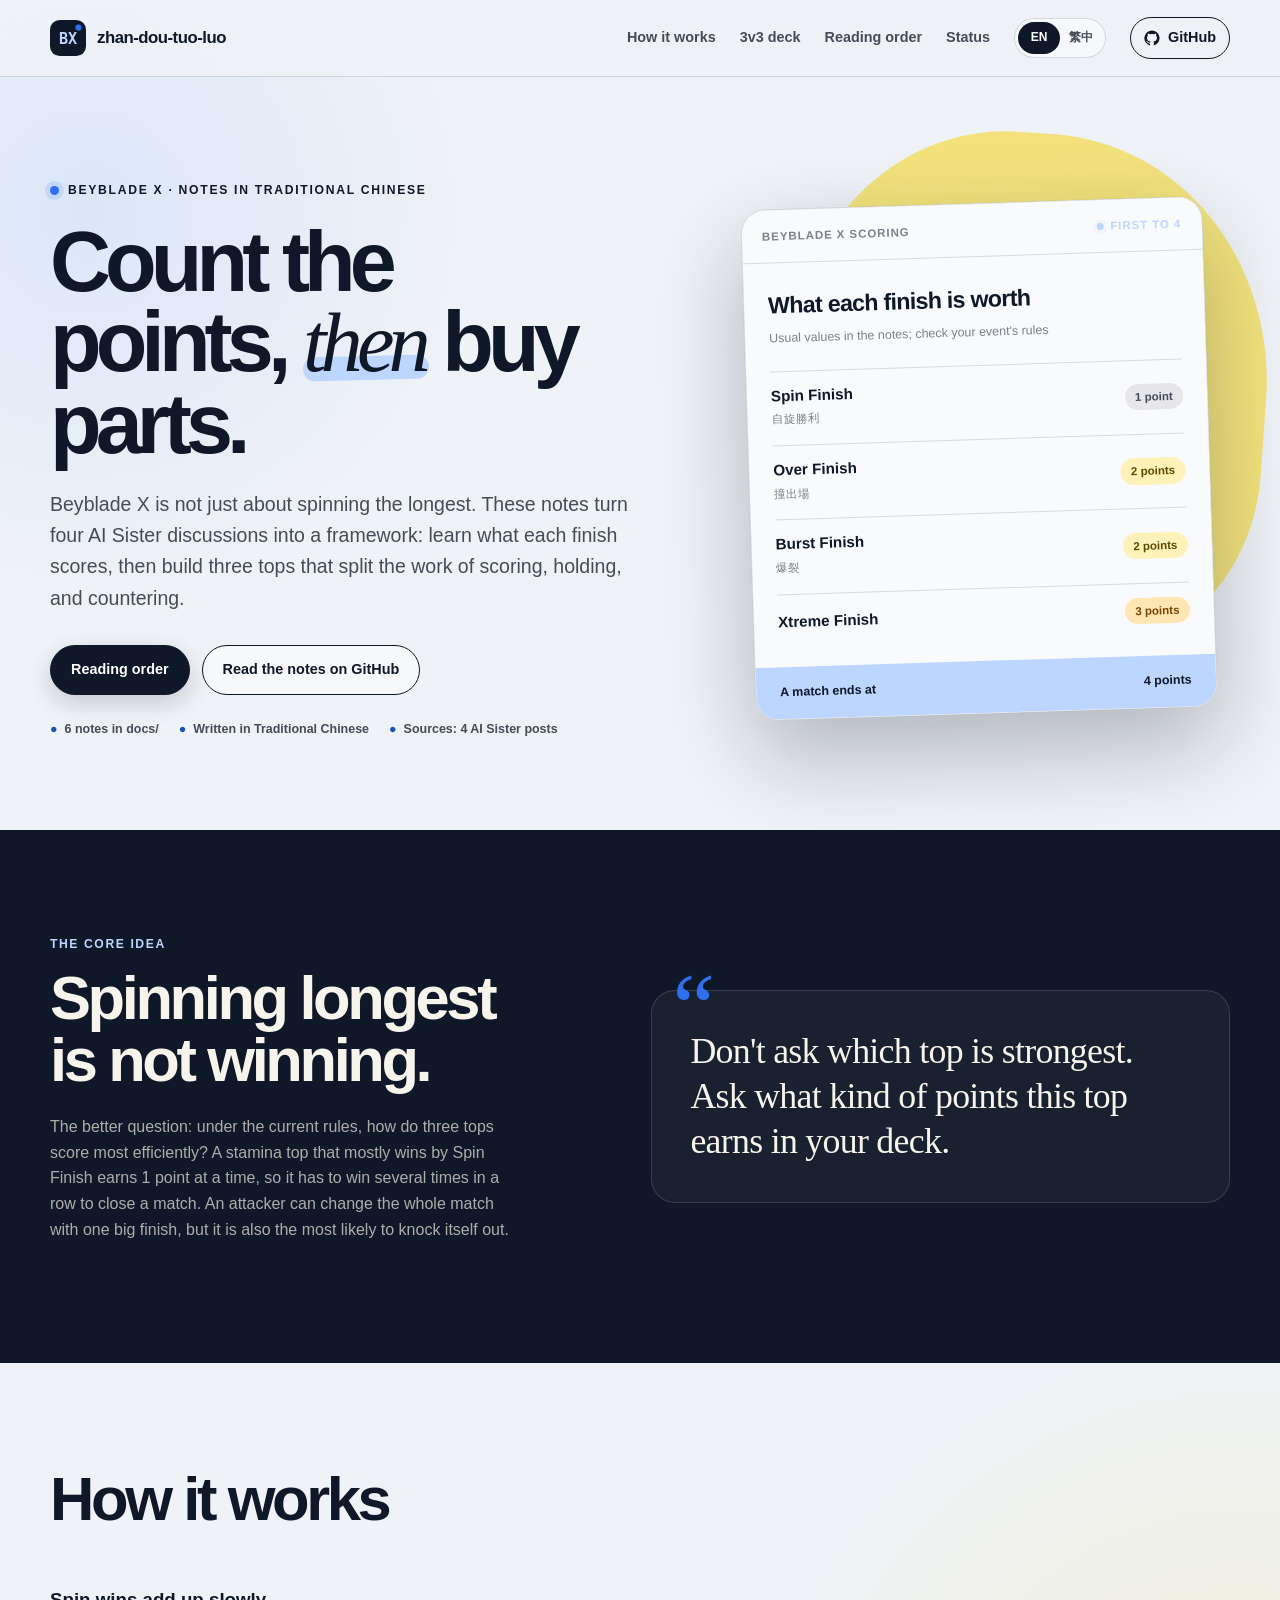
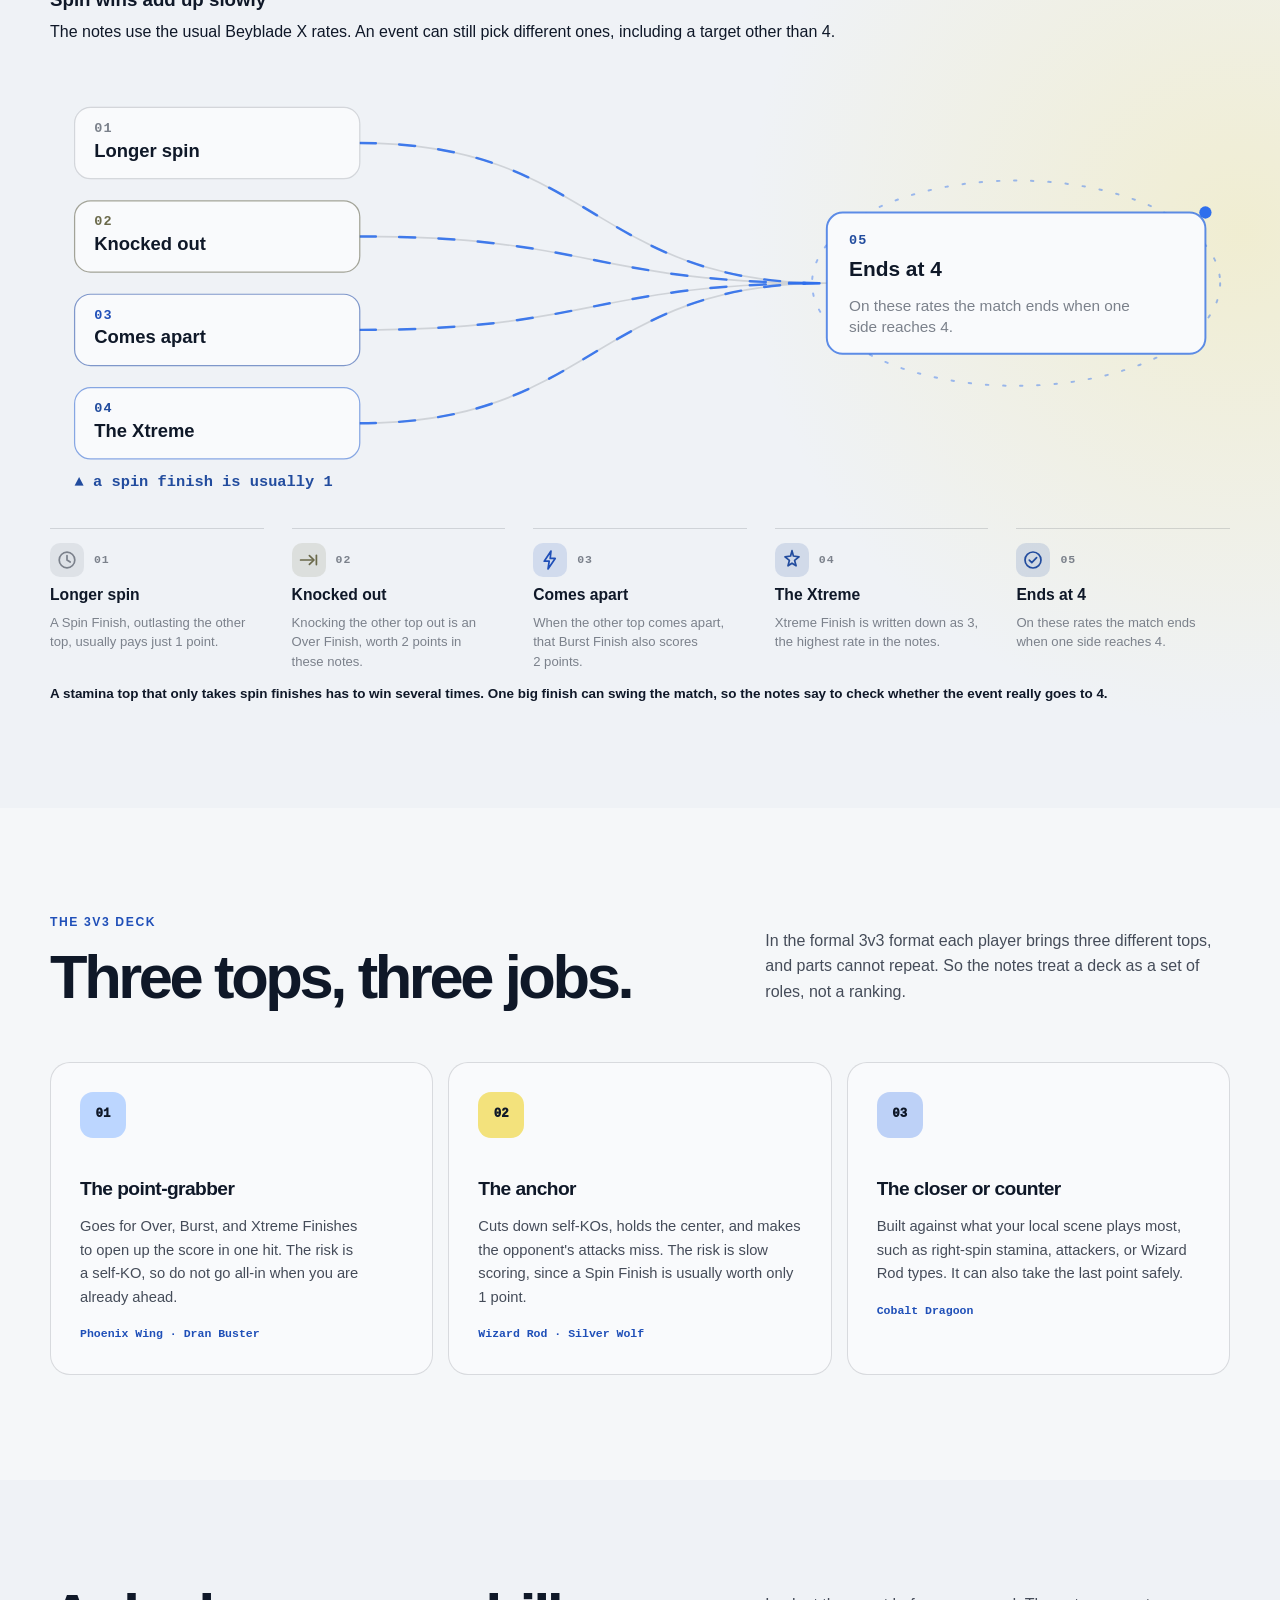
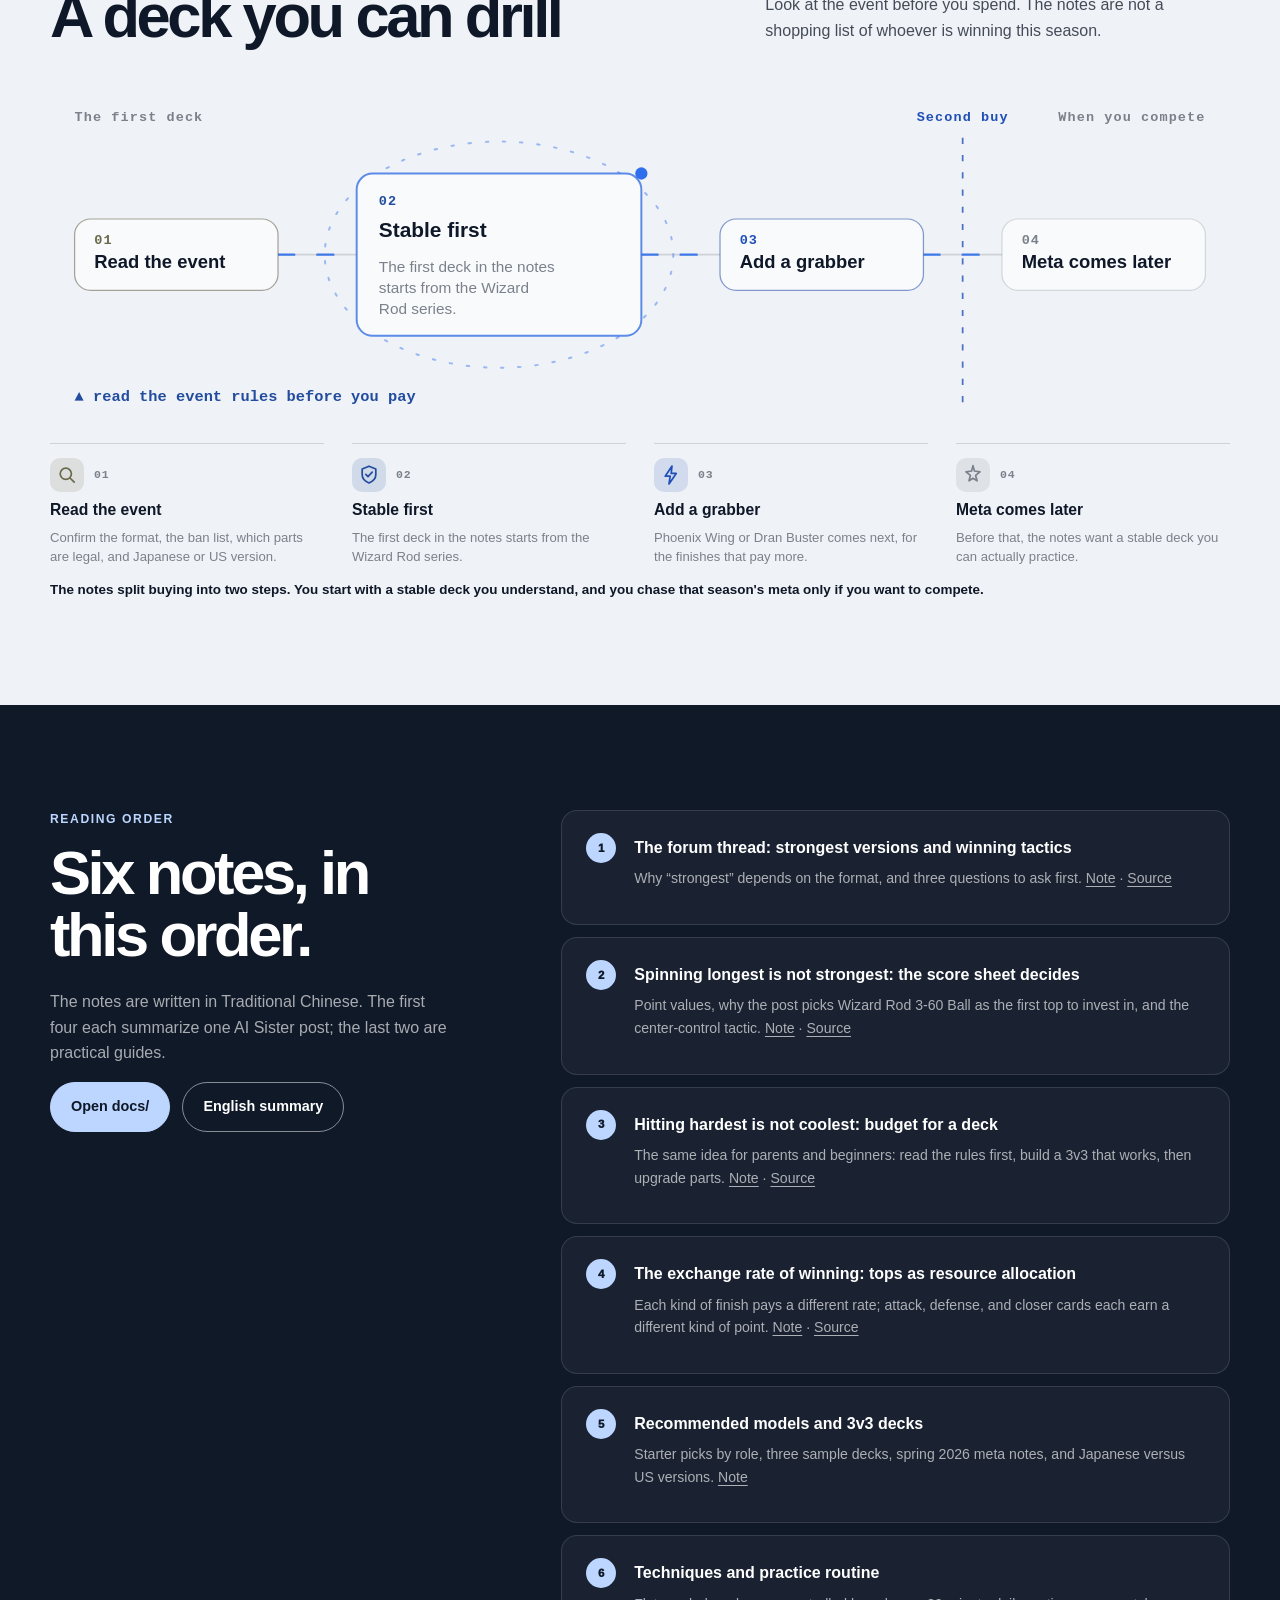
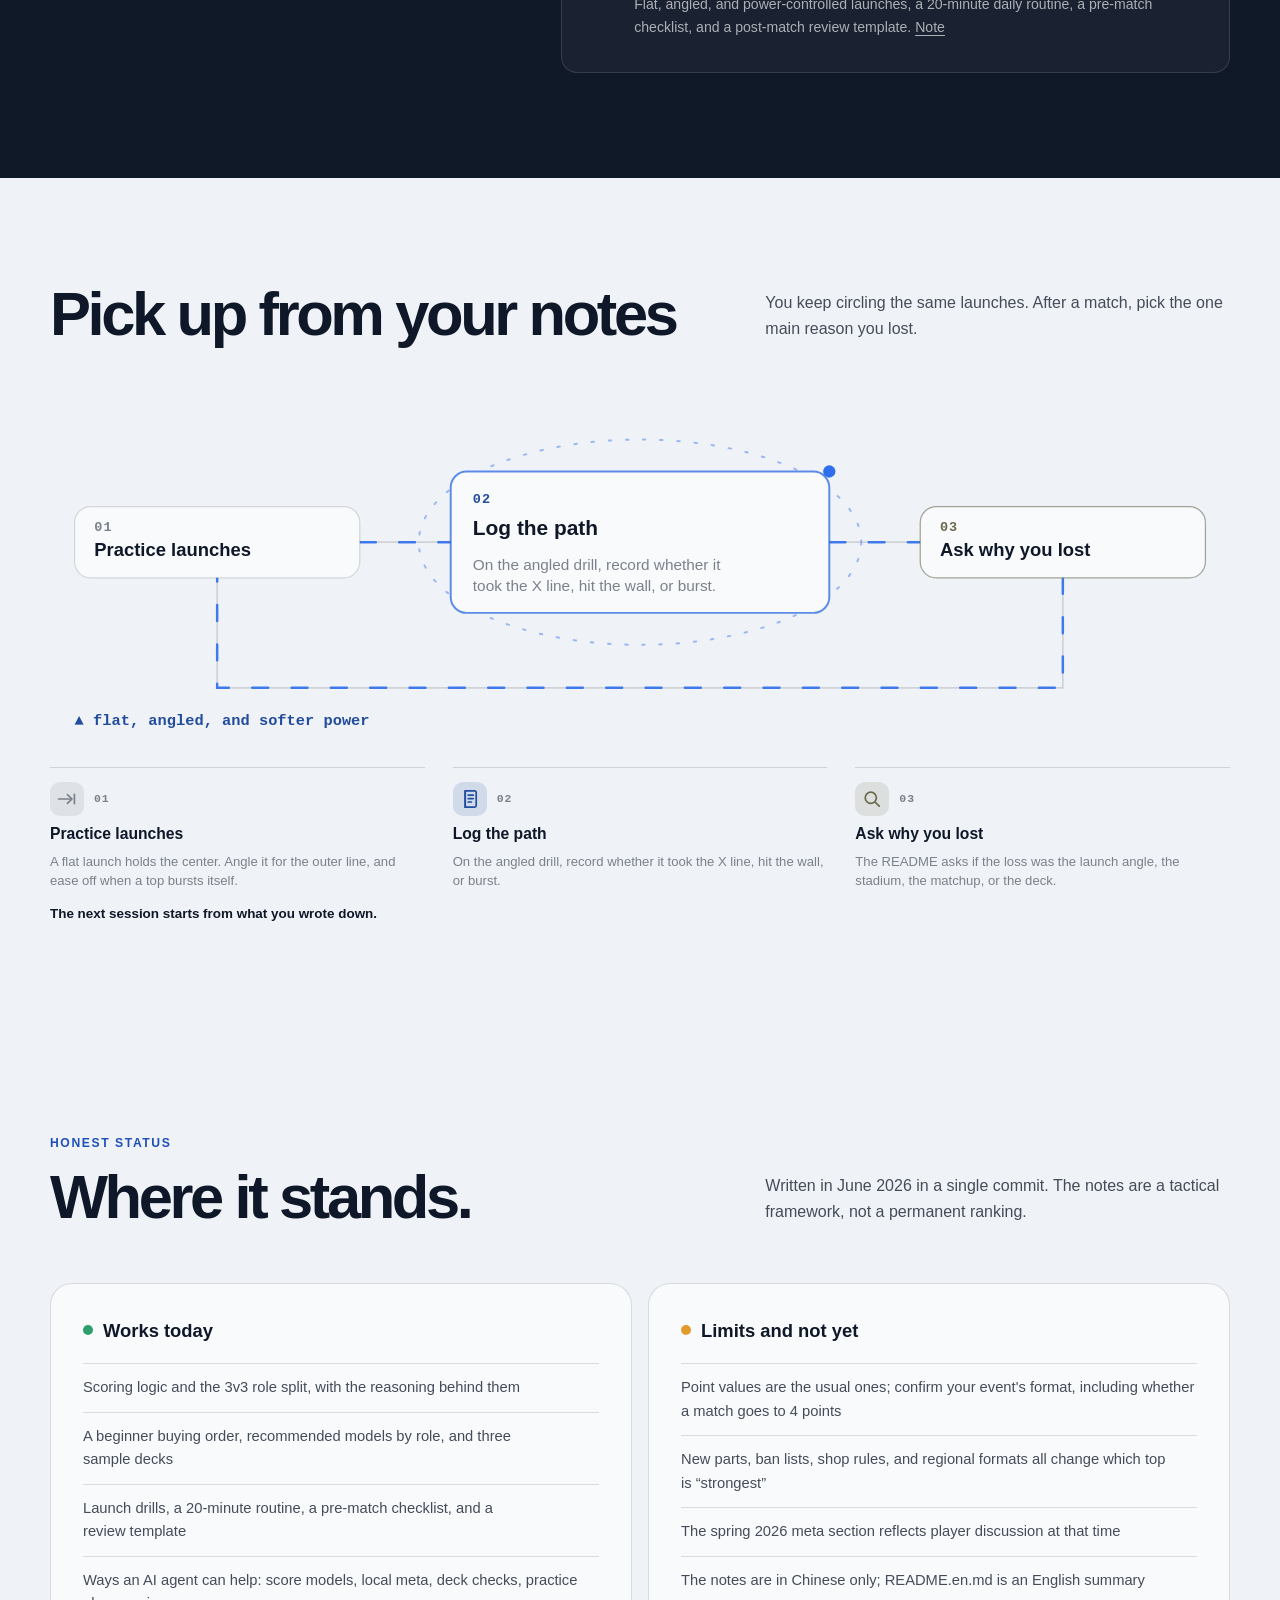
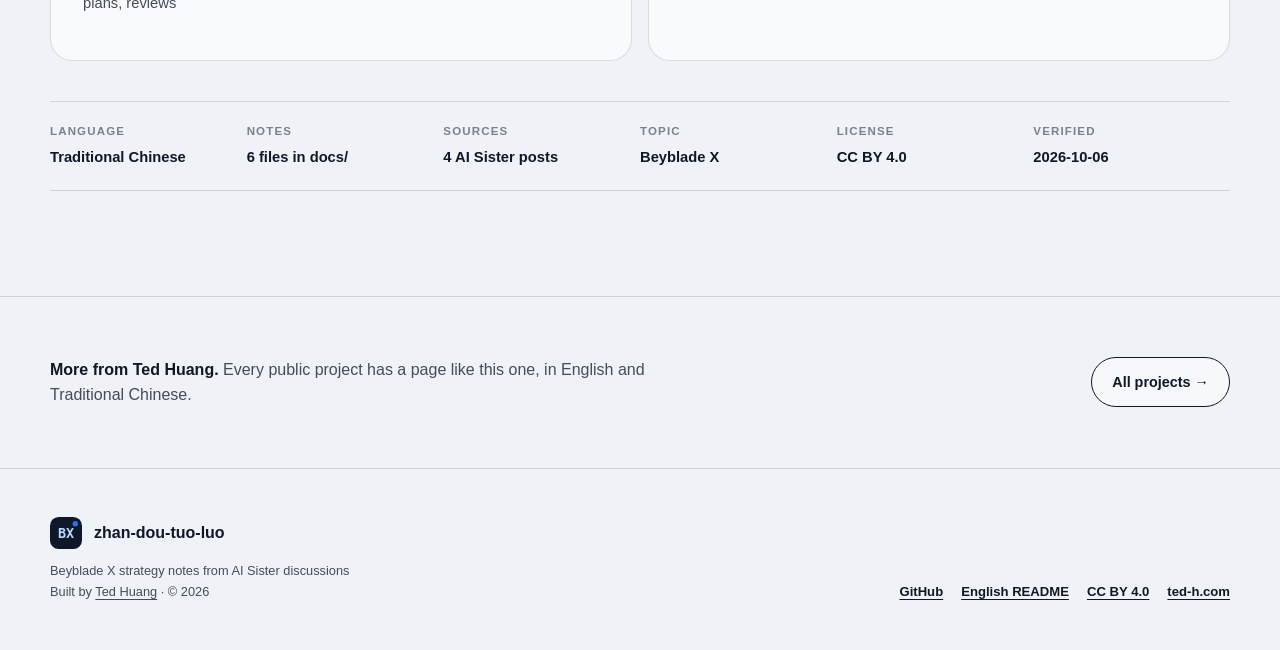
==== commit 81106958: "Shorten the boundary label of the buying diagram On a wide screen the boundary label "Where buying s" ====
--- a/site/index.html
+++ b/site/index.html
@@ -41,7 +41,7 @@
 <section class="band"><div class="section problem-grid"><div><div class="section-kicker"><span class="lang-en">The core idea</span><span class="lang-zh" lang="zh-Hant">核心觀念</span></div><h2 class="lang-en">Spinning longest is not winning.</h2><h2 class="lang-zh" lang="zh-Hant">轉最久，不一定最強。</h2><p class="lang-en">The better question: under the current rules, how do three tops score most efficiently? A stamina top that mostly wins by Spin Finish earns 1 point at a time, so it has to win several times in a row to close a match. An attacker can change the whole match with one big finish, but it is also the most likely to knock itself out.</p><p class="lang-zh" lang="zh-Hant">更好的問法是：在現在的規則下，怎麼用三顆陀螺把分數拿得最有效率？持久型主要靠自旋勝利，一次只拿 1 分，要連續成功好幾次才收得掉一場；攻擊型抓到一次大機會就能改變整場，但也最容易自爆。</p></div><blockquote class="lang-en quote">Don&#x27;t ask which top is strongest. Ask what kind of points this top earns in your deck.</blockquote><blockquote class="lang-zh quote" lang="zh-Hant">不要問「哪顆最強」，<br>改問「這顆在我的牌組裡負責賺哪一種分數」。</blockquote></div></section>
 <section class="section" id="how"><div class="section-heading "><div><h2 class="lang-en">How it works</h2><h2 class="lang-zh" lang="zh-Hant">運作方式</h2></div></div><div class="fd-story" id="score-rates"><h3 class="lang-en">Spin wins add up slowly</h3><h3 class="lang-zh" lang="zh-Hant">只靠自旋會很慢</h3><p class="lang-en">The notes use the usual Beyblade X rates. An event can still pick different ones, including a target other than 4.</p><p class="lang-zh" lang="zh-Hant">筆記用的是 Beyblade X 常見的算法。比賽當天仍可能改規則，包括不是先到 4 分。</p><figure class="fd lang-en" data-fd="{&quot;columns&quot;:[[0,1,2,3],[4]],&quot;core&quot;:4}"><ol class="fd-legend"><li class="fd-node" data-step="0" data-tone="neutral" data-icon="clock"><span class="fd-head"><span class="fd-chip"></span><span class="fd-step" aria-hidden="true">01</span></span><p class="fd-title">Longer spin</p><p class="fd-note">A Spin Finish, outlasting the other top, usually pays just 1 point.</p><span class="fd-link" aria-hidden="true"></span></li><li class="fd-node" data-step="1" data-tone="info" data-icon="forward"><span class="fd-head"><span class="fd-chip"></span><span class="fd-step" aria-hidden="true">02</span></span><p class="fd-title">Knocked out</p><p class="fd-note">Knocking the other top out is an Over Finish, worth 2 points in these notes.</p><span class="fd-link" aria-hidden="true"></span></li><li class="fd-node" data-step="2" data-tone="warn" data-icon="bolt"><span class="fd-head"><span class="fd-chip"></span><span class="fd-step" aria-hidden="true">03</span></span><p class="fd-title">Comes apart</p><p class="fd-note">When the other top comes apart, that Burst Finish also scores 2 points.</p><span class="fd-link" aria-hidden="true"></span></li><li class="fd-node" data-step="3" data-tone="accent" data-icon="spark"><span class="fd-head"><span class="fd-chip"></span><span class="fd-step" aria-hidden="true">04</span></span><p class="fd-title">The Xtreme</p><p class="fd-note">Xtreme Finish is written down as 3, the highest rate in the notes.</p><span class="fd-link" aria-hidden="true"></span></li><li class="fd-node" data-step="4" data-tone="accent" data-icon="check"><span class="fd-head"><span class="fd-chip"></span><span class="fd-step" aria-hidden="true">05</span></span><p class="fd-title">Ends at 4</p><p class="fd-note">On these rates the match ends when one side reaches 4.</p></li></ol><ul class="fd-ticks"><li>a spin finish is usually 1</li><li>over and burst usually score 2</li><li>xtreme is 3, and 4 ends it</li></ul><figcaption>A stamina top that only takes spin finishes has to win several times. One big finish can swing the match, so the notes say to check whether the event really goes to 4.</figcaption></figure><figure class="fd lang-zh" lang="zh-Hant" data-fd="{&quot;columns&quot;:[[0,1,2,3],[4]],&quot;core&quot;:4}"><ol class="fd-legend"><li class="fd-node" data-step="0" data-tone="neutral" data-icon="clock"><span class="fd-head"><span class="fd-chip"></span><span class="fd-step" aria-hidden="true">01</span></span><p class="fd-title">轉比較久</p><p class="fd-note">自旋勝利就是轉得比較久，通常只值 1 分。</p><span class="fd-link" aria-hidden="true"></span></li><li class="fd-node" data-step="1" data-tone="info" data-icon="forward"><span class="fd-head"><span class="fd-chip"></span><span class="fd-step" aria-hidden="true">02</span></span><p class="fd-title">撞出盤外</p><p class="fd-note">把對手撞出去，就叫 Over Finish，筆記裡這是 2 分。</p><span class="fd-link" aria-hidden="true"></span></li><li class="fd-node" data-step="2" data-tone="warn" data-icon="bolt"><span class="fd-head"><span class="fd-chip"></span><span class="fd-step" aria-hidden="true">03</span></span><p class="fd-title">打到散開</p><p class="fd-note">對手散開時叫做 Burst Finish，一樣拿 2 分。</p><span class="fd-link" aria-hidden="true"></span></li><li class="fd-node" data-step="3" data-tone="accent" data-icon="spark"><span class="fd-head"><span class="fd-chip"></span><span class="fd-step" aria-hidden="true">04</span></span><p class="fd-title">Xtreme 分</p><p class="fd-note">Xtreme Finish 記的是 3 分，也是這份筆記裡最高的一種。</p><span class="fd-link" aria-hidden="true"></span></li><li class="fd-node" data-step="4" data-tone="accent" data-icon="check"><span class="fd-head"><span class="fd-chip"></span><span class="fd-step" aria-hidden="true">05</span></span><p class="fd-title">滿 4 就收</p><p class="fd-note">用這個算法，有人湊滿 4 分就收場。</p></li></ol><ul class="fd-ticks"><li>自旋通常只有 1 分</li><li>撞出或爆裂，多半 2 分</li><li>Xtreme 是 3，先到 4 停</li></ul><figcaption>只靠自旋的持久型得連贏好幾次。一次大分就能翻盤，所以筆記要你先確認這場是不是真的先到 4 分。</figcaption></figure></div></section>
 <section class="tinted" id="features"><div class="section"><div class="section-heading "><div><div class="section-kicker"><span class="lang-en">The 3v3 deck</span><span class="lang-zh" lang="zh-Hant">3v3 牌組思路</span></div><h2 class="lang-en">Three tops, three jobs.</h2><h2 class="lang-zh" lang="zh-Hant">三顆陀螺，三種分工。</h2></div><p class="lang-en">In the formal 3v3 format each player brings three different tops, and parts cannot repeat. So the notes treat a deck as a set of roles, not a ranking.</p><p class="lang-zh" lang="zh-Hant">3v3 正式配置要帶三顆不同的陀螺，零件不可重複。所以筆記把牌組看成分工，而不是排行榜。</p></div><div class="card-grid"><article class="card"><div class="card-icon">01</div><h3 class="lang-en">The point-grabber</h3><h3 class="lang-zh" lang="zh-Hant">搶分手</h3><p class="lang-en">Goes for Over, Burst, and Xtreme Finishes to open up the score in one hit. The risk is a self-KO, so do not go all-in when you are already ahead.</p><p class="lang-zh" lang="zh-Hant">負責 Over Finish、Burst Finish、Xtreme Finish，一次把分差拉開。風險是自爆，比分領先時不要無腦梭哈。</p><span class="tag">Phoenix Wing · Dran Buster</span></article><article class="card"><div class="card-icon">02</div><h3 class="lang-en">The anchor</h3><h3 class="lang-zh" lang="zh-Hant">穩守手</h3><p class="lang-en">Cuts down self-KOs, holds the center, and makes the opponent&#x27;s attacks miss. The risk is slow scoring, since a Spin Finish is usually worth only 1 point.</p><p class="lang-zh" lang="zh-Hant">負責減少自爆、守中心、逼對手攻擊失誤。風險是拿分慢，因為自旋勝利通常只有 1 分。</p><span class="tag">Wizard Rod · Silver Wolf</span></article><article class="card"><div class="card-icon">03</div><h3 class="lang-en">The closer or counter</h3><h3 class="lang-zh" lang="zh-Hant">收尾 / 反制手</h3><p class="lang-en">Built against what your local scene plays most, such as right-spin stamina, attackers, or Wizard Rod types. It can also take the last point safely.</p><p class="lang-zh" lang="zh-Hant">針對當地常見牌組，例如專打右迴持久、抗攻擊，或處理 Wizard Rod 類型；也可以用來穩穩補最後 1 分。</p><span class="tag">Cobalt Dragoon</span></article></div></div></section>
-<section class="section" id="buy-layers"><div class="section-heading "><div><h2 class="lang-en">A deck you can drill</h2><h2 class="lang-zh" lang="zh-Hant">先買練得起來的</h2></div><p class="lang-en">Look at the event before you spend. The notes are not a shopping list of whoever is winning this season.</p><p class="lang-zh" lang="zh-Hant">花錢之前先看這場怎麼比。當季誰比較強，這份筆記不急著叫你買。</p></div><figure class="fd lang-en" data-fd="{&quot;columns&quot;:[[0],[1],[2],[3]],&quot;core&quot;:1,&quot;boundaryAfter&quot;:2}"><ol class="fd-legend"><li class="fd-node" data-step="0" data-tone="info" data-icon="search"><span class="fd-head"><span class="fd-chip"></span><span class="fd-step" aria-hidden="true">01</span></span><p class="fd-title">Read the event</p><p class="fd-note">Confirm the format, the ban list, which parts are legal, and Japanese or US version.</p><span class="fd-link" aria-hidden="true"></span></li><li class="fd-node" data-step="1" data-tone="accent" data-icon="shield"><span class="fd-head"><span class="fd-chip"></span><span class="fd-step" aria-hidden="true">02</span></span><p class="fd-title">Stable first</p><p class="fd-note">The first deck in the notes starts from the Wizard Rod series.</p><span class="fd-link" aria-hidden="true"></span></li><li class="fd-node" data-step="2" data-tone="warn" data-icon="bolt"><span class="fd-head"><span class="fd-chip"></span><span class="fd-step" aria-hidden="true">03</span></span><p class="fd-title">Add a grabber</p><p class="fd-note">Phoenix Wing or Dran Buster comes next, for the finishes that pay more.</p><span class="fd-link" aria-hidden="true"></span></li><li class="fd-node" data-step="3" data-tone="neutral" data-icon="spark"><span class="fd-head"><span class="fd-chip"></span><span class="fd-step" aria-hidden="true">04</span></span><p class="fd-title">Meta comes later</p><p class="fd-note">Before that, the notes want a stable deck you can actually practice.</p></li></ol><ul class="fd-ticks"><li>read the event rules before you pay</li><li>Wizard Rod, then a grabber</li><li>meta waits until you compete</li></ul><ul class="fd-zones"><li>The first deck</li><li>Where buying splits</li><li>When you compete</li></ul><figcaption>The notes split buying into two steps. You start with a stable deck you understand, and you chase that season&#x27;s meta only if you want to compete.</figcaption></figure><figure class="fd lang-zh" lang="zh-Hant" data-fd="{&quot;columns&quot;:[[0],[1],[2],[3]],&quot;core&quot;:1,&quot;boundaryAfter&quot;:2}"><ol class="fd-legend"><li class="fd-node" data-step="0" data-tone="info" data-icon="search"><span class="fd-head"><span class="fd-chip"></span><span class="fd-step" aria-hidden="true">01</span></span><p class="fd-title">先問賽制</p><p class="fd-note">先確認賽制、禁用表、零件能不能用，以及是日版還是美版。</p><span class="fd-link" aria-hidden="true"></span></li><li class="fd-node" data-step="1" data-tone="accent" data-icon="shield"><span class="fd-head"><span class="fd-chip"></span><span class="fd-step" aria-hidden="true">02</span></span><p class="fd-title">先買穩定的</p><p class="fd-note">筆記裡的第一套，穩定核心從 Wizard Rod 系列起手。</p><span class="fd-link" aria-hidden="true"></span></li><li class="fd-node" data-step="2" data-tone="warn" data-icon="bolt"><span class="fd-head"><span class="fd-chip"></span><span class="fd-step" aria-hidden="true">03</span></span><p class="fd-title">再補搶分</p><p class="fd-note">接著補 Phoenix Wing 或 Dran Buster，拿來打那些分數比較大的結束。</p><span class="fd-link" aria-hidden="true"></span></li><li class="fd-node" data-step="3" data-tone="neutral" data-icon="spark"><span class="fd-head"><span class="fd-chip"></span><span class="fd-step" aria-hidden="true">04</span></span><p class="fd-title">比賽再追</p><p class="fd-note">那之前要先有一套穩定的，而且你真的練得動。</p></li></ol><ul class="fd-ticks"><li>付錢之前先看賽制</li><li>先是 Wizard Rod，再補搶分</li><li>比賽才去追當季</li></ul><ul class="fd-zones"><li>新手那一套</li><li>購買的分界</li><li>真的要比賽</li></ul><figcaption>筆記把購買分成兩步。先從一套看得懂的穩定牌組開始，想打比賽再追當季。</figcaption></figure></section>
+<section class="section" id="buy-layers"><div class="section-heading "><div><h2 class="lang-en">A deck you can drill</h2><h2 class="lang-zh" lang="zh-Hant">先買練得起來的</h2></div><p class="lang-en">Look at the event before you spend. The notes are not a shopping list of whoever is winning this season.</p><p class="lang-zh" lang="zh-Hant">花錢之前先看這場怎麼比。當季誰比較強，這份筆記不急著叫你買。</p></div><figure class="fd lang-en" data-fd="{&quot;columns&quot;:[[0],[1],[2],[3]],&quot;core&quot;:1,&quot;boundaryAfter&quot;:2}"><ol class="fd-legend"><li class="fd-node" data-step="0" data-tone="info" data-icon="search"><span class="fd-head"><span class="fd-chip"></span><span class="fd-step" aria-hidden="true">01</span></span><p class="fd-title">Read the event</p><p class="fd-note">Confirm the format, the ban list, which parts are legal, and Japanese or US version.</p><span class="fd-link" aria-hidden="true"></span></li><li class="fd-node" data-step="1" data-tone="accent" data-icon="shield"><span class="fd-head"><span class="fd-chip"></span><span class="fd-step" aria-hidden="true">02</span></span><p class="fd-title">Stable first</p><p class="fd-note">The first deck in the notes starts from the Wizard Rod series.</p><span class="fd-link" aria-hidden="true"></span></li><li class="fd-node" data-step="2" data-tone="warn" data-icon="bolt"><span class="fd-head"><span class="fd-chip"></span><span class="fd-step" aria-hidden="true">03</span></span><p class="fd-title">Add a grabber</p><p class="fd-note">Phoenix Wing or Dran Buster comes next, for the finishes that pay more.</p><span class="fd-link" aria-hidden="true"></span></li><li class="fd-node" data-step="3" data-tone="neutral" data-icon="spark"><span class="fd-head"><span class="fd-chip"></span><span class="fd-step" aria-hidden="true">04</span></span><p class="fd-title">Meta comes later</p><p class="fd-note">Before that, the notes want a stable deck you can actually practice.</p></li></ol><ul class="fd-ticks"><li>read the event rules before you pay</li><li>Wizard Rod, then a grabber</li><li>meta waits until you compete</li></ul><ul class="fd-zones"><li>The first deck</li><li>Second buy</li><li>When you compete</li></ul><figcaption>The notes split buying into two steps. You start with a stable deck you understand, and you chase that season&#x27;s meta only if you want to compete.</figcaption></figure><figure class="fd lang-zh" lang="zh-Hant" data-fd="{&quot;columns&quot;:[[0],[1],[2],[3]],&quot;core&quot;:1,&quot;boundaryAfter&quot;:2}"><ol class="fd-legend"><li class="fd-node" data-step="0" data-tone="info" data-icon="search"><span class="fd-head"><span class="fd-chip"></span><span class="fd-step" aria-hidden="true">01</span></span><p class="fd-title">先問賽制</p><p class="fd-note">先確認賽制、禁用表、零件能不能用，以及是日版還是美版。</p><span class="fd-link" aria-hidden="true"></span></li><li class="fd-node" data-step="1" data-tone="accent" data-icon="shield"><span class="fd-head"><span class="fd-chip"></span><span class="fd-step" aria-hidden="true">02</span></span><p class="fd-title">先買穩定的</p><p class="fd-note">筆記裡的第一套，穩定核心從 Wizard Rod 系列起手。</p><span class="fd-link" aria-hidden="true"></span></li><li class="fd-node" data-step="2" data-tone="warn" data-icon="bolt"><span class="fd-head"><span class="fd-chip"></span><span class="fd-step" aria-hidden="true">03</span></span><p class="fd-title">再補搶分</p><p class="fd-note">接著補 Phoenix Wing 或 Dran Buster，拿來打那些分數比較大的結束。</p><span class="fd-link" aria-hidden="true"></span></li><li class="fd-node" data-step="3" data-tone="neutral" data-icon="spark"><span class="fd-head"><span class="fd-chip"></span><span class="fd-step" aria-hidden="true">04</span></span><p class="fd-title">比賽再追</p><p class="fd-note">那之前要先有一套穩定的，而且你真的練得動。</p></li></ol><ul class="fd-ticks"><li>付錢之前先看賽制</li><li>先是 Wizard Rod，再補搶分</li><li>比賽才去追當季</li></ul><ul class="fd-zones"><li>新手那一套</li><li>第二次買</li><li>真的要比賽</li></ul><figcaption>筆記把購買分成兩步。先從一套看得懂的穩定牌組開始，想打比賽再追當季。</figcaption></figure></section>
 <section class="dark-band" id="start"><div class="section qs-grid"><div><div class="section-kicker"><span class="lang-en">Reading order</span><span class="lang-zh" lang="zh-Hant">閱讀順序</span></div><h2 class="lang-en">Six notes, in this order.</h2><h2 class="lang-zh" lang="zh-Hant">六篇筆記，這樣讀。</h2><p class="lang-en">The notes are written in Traditional Chinese. The first four each summarize one AI Sister post; the last two are practical guides.</p><p class="lang-zh" lang="zh-Hant">前四篇各整理一篇 AI Sister 文章，後兩篇是實用指南。</p><div class="button-row"><a class="button button-primary" href="https://github.com/teddashh/zhan-dou-tuo-luo/tree/main/docs"><span class="lang-en">Open docs/</span><span class="lang-zh" lang="zh-Hant">打開 docs/</span></a><a class="button button-secondary" href="https://github.com/teddashh/zhan-dou-tuo-luo/blob/main/README.en.md"><span class="lang-en">English summary</span><span class="lang-zh" lang="zh-Hant">英文摘要</span></a></div></div><div class="steps"><article class="step"><h3 class="lang-en">The forum thread: strongest versions and winning tactics</h3><h3 class="lang-zh" lang="zh-Hant">論壇原題：戰鬥陀螺最強版本比較與勝率最高戰術分享</h3><p class="lang-en">Why “strongest” depends on the format, and three questions to ask first. <a href="https://github.com/teddashh/zhan-dou-tuo-luo/blob/main/docs/01-forum-248.md">Note</a> · <a href="https://ai-sister.com/en/forum/post/248">Source</a></p><p class="lang-zh" lang="zh-Hant">為什麼「最強」要放進賽制看，以及問之前先想的三件事。<a href="https://github.com/teddashh/zhan-dou-tuo-luo/blob/main/docs/01-forum-248.md">筆記</a> · <a href="https://ai-sister.com/zh-TW/forum/post/248">原文</a></p></article><article class="step"><h3 class="lang-en">Spinning longest is not strongest: the score sheet decides</h3><h3 class="lang-zh" lang="zh-Hant">轉最久的不一定最強：分數帳才是勝率核心</h3><p class="lang-en">Point values, why the post picks Wizard Rod 3-60 Ball as the first top to invest in, and the center-control tactic. <a href="https://github.com/teddashh/zhan-dou-tuo-luo/blob/main/docs/02-blog-602.md">Note</a> · <a href="https://ai-sister.com/en/blog/602">Source</a></p><p class="lang-zh" lang="zh-Hant">各種勝利的分數、原文為什麼偏向把 Wizard Rod 3-60 Ball 當第一顆主力，以及中心控盤戰術。<a href="https://github.com/teddashh/zhan-dou-tuo-luo/blob/main/docs/02-blog-602.md">筆記</a> · <a href="https://ai-sister.com/zh-TW/blog/602">原文</a></p></article><article class="step"><h3 class="lang-en">Hitting hardest is not coolest: budget for a deck</h3><h3 class="lang-zh" lang="zh-Hant">撞最兇不一定最帥：零用錢也要算牌組</h3><p class="lang-en">The same idea for parents and beginners: read the rules first, build a 3v3 that works, then upgrade parts. <a href="https://github.com/teddashh/zhan-dou-tuo-luo/blob/main/docs/03-blog-603.md">Note</a> · <a href="https://ai-sister.com/en/blog/603">Source</a></p><p class="lang-zh" lang="zh-Hant">用家長和新手的角度講同一件事：先讀規則、先組一套能用的 3v3，再慢慢升級零件。<a href="https://github.com/teddashh/zhan-dou-tuo-luo/blob/main/docs/03-blog-603.md">筆記</a> · <a href="https://ai-sister.com/zh-TW/blog/603">原文</a></p></article><article class="step"><h3 class="lang-en">The exchange rate of winning: tops as resource allocation</h3><h3 class="lang-zh" lang="zh-Hant">勝負的匯率：把陀螺當成資源配置</h3><p class="lang-en">Each kind of finish pays a different rate; attack, defense, and closer cards each earn a different kind of point. <a href="https://github.com/teddashh/zhan-dou-tuo-luo/blob/main/docs/04-blog-604.md">Note</a> · <a href="https://ai-sister.com/en/blog/604">Source</a></p><p class="lang-zh" lang="zh-Hant">不同勝利方式有不同報酬，攻擊牌、防守牌、收尾牌各自負責賺不同的分數。<a href="https://github.com/teddashh/zhan-dou-tuo-luo/blob/main/docs/04-blog-604.md">筆記</a> · <a href="https://ai-sister.com/zh-TW/blog/604">原文</a></p></article><article class="step"><h3 class="lang-en">Recommended models and 3v3 decks</h3><h3 class="lang-zh" lang="zh-Hant">推薦型號與 3v3 牌組配置</h3><p class="lang-en">Starter picks by role, three sample decks, spring 2026 meta notes, and Japanese versus US versions. <a href="https://github.com/teddashh/zhan-dou-tuo-luo/blob/main/docs/recommended-models.md">Note</a></p><p class="lang-zh" lang="zh-Hant">依角色推薦的新手型號、三套牌組範例、2026 春季 meta 觀察，以及日版與美版的差別。<a href="https://github.com/teddashh/zhan-dou-tuo-luo/blob/main/docs/recommended-models.md">筆記</a></p></article><article class="step"><h3 class="lang-en">Techniques and practice routine</h3><h3 class="lang-zh" lang="zh-Hant">實戰技巧與訓練菜單</h3><p class="lang-en">Flat, angled, and power-controlled launches, a 20-minute daily routine, a pre-match checklist, and a post-match review template. <a href="https://github.com/teddashh/zhan-dou-tuo-luo/blob/main/docs/techniques.md">Note</a></p><p class="lang-zh" lang="zh-Hant">平射、斜射、弱射控力，20 分鐘日常訓練、賽前檢查表與賽後復盤模板。<a href="https://github.com/teddashh/zhan-dou-tuo-luo/blob/main/docs/techniques.md">筆記</a></p></article></div></div></section>
 <section class="section" id="practice-loop"><div class="section-heading "><div><h2 class="lang-en">Pick up from your notes</h2><h2 class="lang-zh" lang="zh-Hant">下一回接著筆記</h2></div><p class="lang-en">You keep circling the same launches. After a match, pick the one main reason you lost.</p><p class="lang-zh" lang="zh-Hant">同一組發射會一直繞著練。賽後只留一個最主要的輸因。</p></div><figure class="fd lang-en" data-fd="{&quot;columns&quot;:[[0],[1],[2]],&quot;core&quot;:1,&quot;loop&quot;:true}"><ol class="fd-legend"><li class="fd-node" data-step="0" data-tone="neutral" data-icon="forward"><span class="fd-head"><span class="fd-chip"></span><span class="fd-step" aria-hidden="true">01</span></span><p class="fd-title">Practice launches</p><p class="fd-note">A flat launch holds the center. Angle it for the outer line, and ease off when a top bursts itself.</p><span class="fd-link" aria-hidden="true"></span></li><li class="fd-node" data-step="1" data-tone="accent" data-icon="ledger"><span class="fd-head"><span class="fd-chip"></span><span class="fd-step" aria-hidden="true">02</span></span><p class="fd-title">Log the path</p><p class="fd-note">On the angled drill, record whether it took the X line, hit the wall, or burst.</p><span class="fd-link" aria-hidden="true"></span></li><li class="fd-node" data-step="2" data-tone="info" data-icon="search"><span class="fd-head"><span class="fd-chip"></span><span class="fd-step" aria-hidden="true">03</span></span><p class="fd-title">Ask why you lost</p><p class="fd-note">The README asks if the loss was the launch angle, the stadium, the matchup, or the deck.</p></li></ol><ul class="fd-ticks"><li>flat, angled, and softer power</li><li>the angled drill logs the path</li><li>one reason before the next session</li></ul><figcaption>The next session starts from what you wrote down.</figcaption></figure><figure class="fd lang-zh" lang="zh-Hant" data-fd="{&quot;columns&quot;:[[0],[1],[2]],&quot;core&quot;:1,&quot;loop&quot;:true}"><ol class="fd-legend"><li class="fd-node" data-step="0" data-tone="neutral" data-icon="forward"><span class="fd-head"><span class="fd-chip"></span><span class="fd-step" aria-hidden="true">01</span></span><p class="fd-title">先練發射</p><p class="fd-note">想守中心就平射。要走外圈就斜一點，陀螺容易自爆就把力道放輕。</p><span class="fd-link" aria-hidden="true"></span></li><li class="fd-node" data-step="1" data-tone="accent" data-icon="ledger"><span class="fd-head"><span class="fd-chip"></span><span class="fd-step" aria-hidden="true">02</span></span><p class="fd-title">順便記路線</p><p class="fd-note">練斜射時，記下它進了 X 線、撞到牆，還是自己爆開。</p><span class="fd-link" aria-hidden="true"></span></li><li class="fd-node" data-step="2" data-tone="info" data-icon="search"><span class="fd-head"><span class="fd-chip"></span><span class="fd-step" aria-hidden="true">03</span></span><p class="fd-title">賽後問一句</p><p class="fd-note">README 要你分辨，這場是輸在角度、場地、對位，還是牌組。</p></li></ol><ul class="fd-ticks"><li>平射、斜射、放輕力道</li><li>斜射要留下路線</li><li>下一回之前先定一個原因</li></ul><figcaption>下一回就從你記下的東西接著練。</figcaption></figure></section>
 <section class="section" id="status"><div class="section-heading "><div><div class="section-kicker"><span class="lang-en">Honest status</span><span class="lang-zh" lang="zh-Hant">誠實的現況</span></div><h2 class="lang-en">Where it stands.</h2><h2 class="lang-zh" lang="zh-Hant">目前的樣子。</h2></div><p class="lang-en">Written in June 2026 in a single commit. The notes are a tactical framework, not a permanent ranking.</p><p class="lang-zh" lang="zh-Hant">2026 年 6 月一次寫完。這份筆記適合當作戰術框架，不是永久排行榜。</p></div><div class="status-grid"><div class="status-col"><h3 class="lang-en">Works today</h3><h3 class="lang-zh" lang="zh-Hant">目前可用</h3><ul><li class="lang-en">Scoring logic and the 3v3 role split, with the reasoning behind them</li><li class="lang-zh" lang="zh-Hant">計分邏輯與 3v3 分工，以及背後的理由</li><li class="lang-en">A beginner buying order, recommended models by role, and three sample decks</li><li class="lang-zh" lang="zh-Hant">新手購買順序、依角色推薦的型號，以及三套牌組範例</li><li class="lang-en">Launch drills, a 20-minute routine, a pre-match checklist, and a review template</li><li class="lang-zh" lang="zh-Hant">發射練習、20 分鐘訓練菜單、賽前檢查表與復盤模板</li><li class="lang-en">Ways an AI agent can help: score models, local meta, deck checks, practice plans, reviews</li><li class="lang-zh" lang="zh-Hant">AI Agent 可以幫的忙：分數模型、當地 meta、牌組假設、訓練菜單、賽後復盤</li></ul></div><div class="status-col is-limits"><h3 class="lang-en">Limits and not yet</h3><h3 class="lang-zh" lang="zh-Hant">限制與尚未完成</h3><ul><li class="lang-en">Point values are the usual ones; confirm your event&#x27;s format, including whether a match goes to 4 points</li><li class="lang-zh" lang="zh-Hant">分數是一般情況，賽前要確認賽制，包括是不是先到 4 分</li><li class="lang-en">New parts, ban lists, shop rules, and regional formats all change which top is “strongest”</li><li class="lang-zh" lang="zh-Hant">新零件、官方禁用表、店家規則、地區賽制，都會影響「最強」的答案</li><li class="lang-en">The spring 2026 meta section reflects player discussion at that time</li><li class="lang-zh" lang="zh-Hant">2026 春季 meta 觀察反映的是當時的玩家討論</li><li class="lang-en">The notes are in Chinese only; README.en.md is an English summary</li><li class="lang-zh" lang="zh-Hant">筆記只有中文版，README.en.md 是英文摘要</li></ul></div></div><dl class="facts"><div class="fact"><dt><span class="lang-en">Language</span><span class="lang-zh" lang="zh-Hant">語言</span></dt><dd><span class="lang-en">Traditional Chinese</span><span class="lang-zh" lang="zh-Hant">繁體中文</span></dd></div><div class="fact"><dt><span class="lang-en">Notes</span><span class="lang-zh" lang="zh-Hant">筆記</span></dt><dd><span class="lang-en">6 files in docs/</span><span class="lang-zh" lang="zh-Hant">docs/ 內 6 篇</span></dd></div><div class="fact"><dt><span class="lang-en">Sources</span><span class="lang-zh" lang="zh-Hant">來源</span></dt><dd><span class="lang-en">4 AI Sister posts</span><span class="lang-zh" lang="zh-Hant">4 篇 AI Sister 文章</span></dd></div><div class="fact"><dt><span class="lang-en">Topic</span><span class="lang-zh" lang="zh-Hant">主題</span></dt><dd><span>Beyblade X</span></dd></div><div class="fact"><dt><span class="lang-en">License</span><span class="lang-zh" lang="zh-Hant">授權</span></dt><dd><span>CC BY 4.0</span></dd></div><div class="fact"><dt><span class="lang-en">Verified</span><span class="lang-zh" lang="zh-Hant">查核日期</span></dt><dd><span>2026-10-06</span></dd></div></dl></section>
